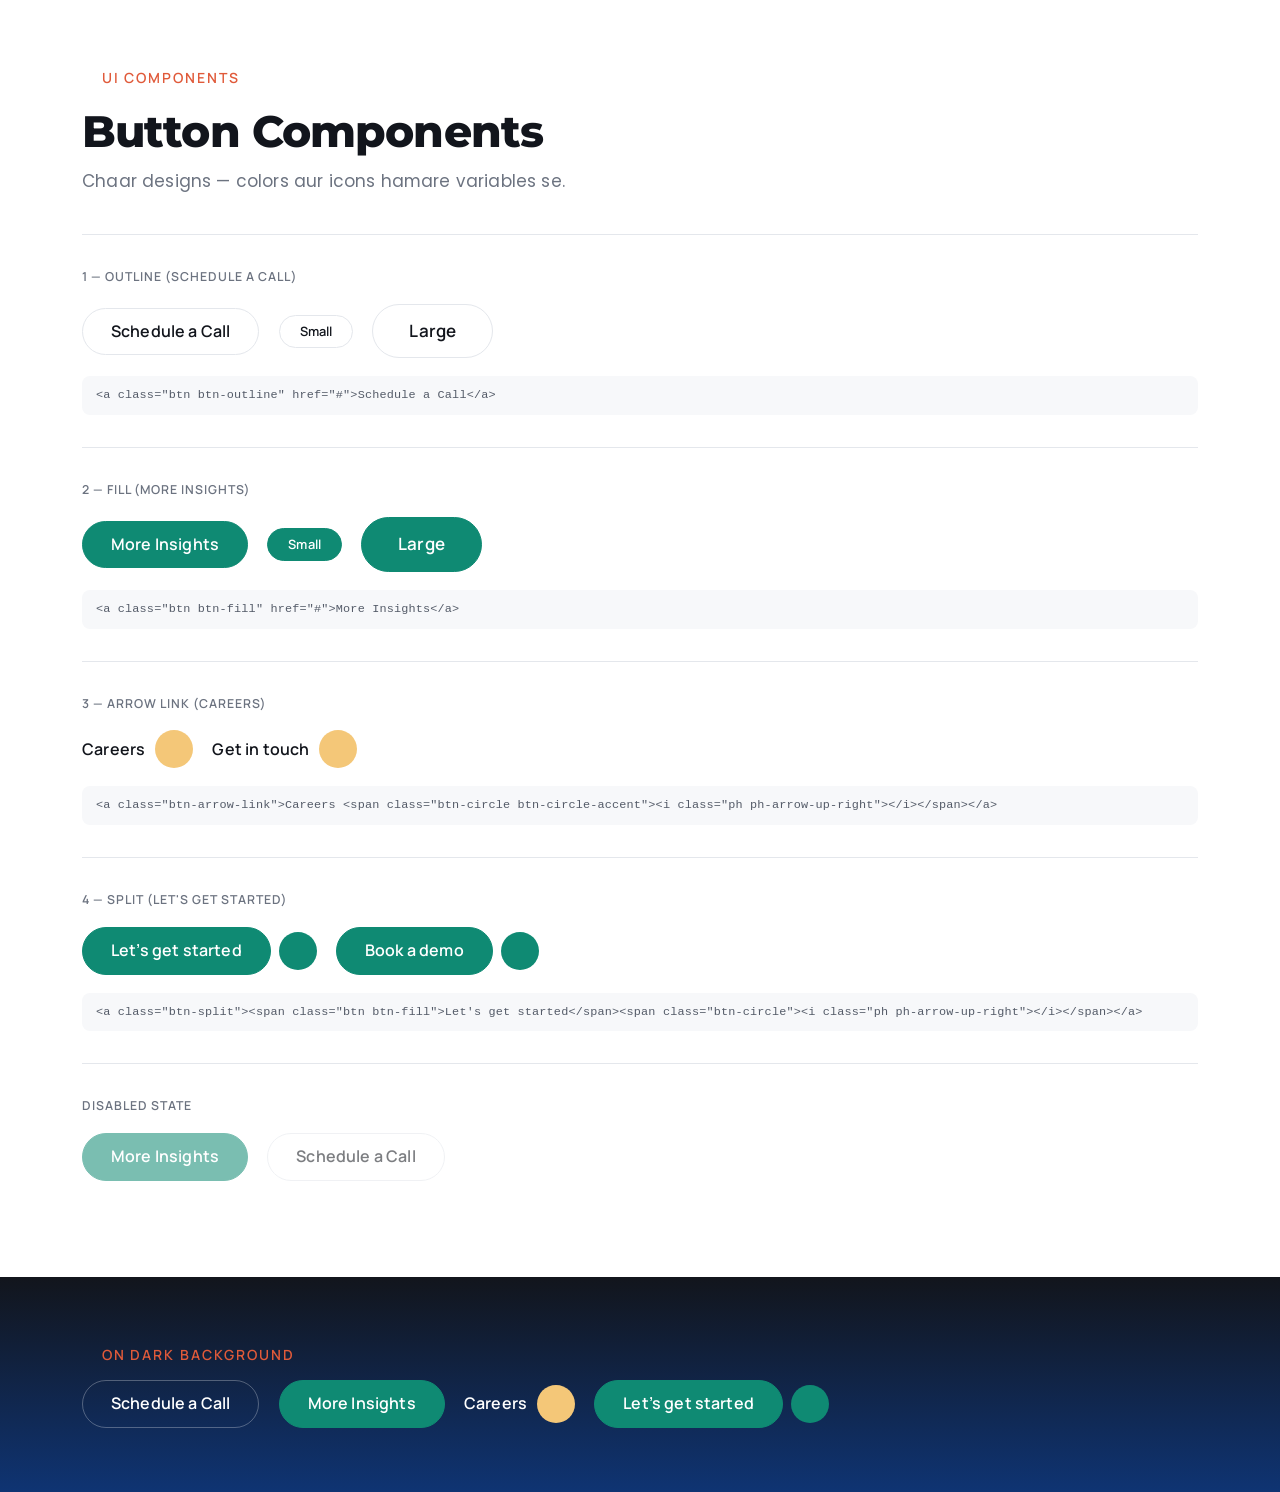
==== assets/pages/button-components/index.html @ 958cb07f "Add reusable button components (4 designs, variable-driven) - assets/css/components.css: outline, fi" ====
<!DOCTYPE html>
<html lang="en">
<head>
<meta charset="UTF-8">
<meta name="viewport" content="width=device-width, initial-scale=1.0">
<title>Alify — Button Components</title>
<link rel="stylesheet" href="../../bootstrap/dist/css/bootstrap.min.css">
<link rel="stylesheet" href="../../css/style.css">
<link rel="stylesheet" href="css/button-components.css">
</head>
<body data-page="button-components">

<section class="bc-section">
  <div class="container">

    <p class="eyebrow"><i class="ph ph-triangle"></i> UI Components</p>
    <h1 class="bc-title">Button Components</h1>
    <p class="bc-sub">Chaar designs — colors aur icons hamare variables se.</p>

    <!-- 1 -->
    <div class="bc-block">
      <span class="bc-label">1 — Outline (Schedule a Call)</span>
      <div class="bc-row">
        <a class="alify-btn btn btn-outline" href="#">Schedule a Call</a>
        <a class="alify-btn btn btn-outline btn-sm" href="#">Small</a>
        <a class="alify-btn btn btn-outline btn-lg" href="#">Large</a>
      </div>
      <code class="bc-code">&lt;a class="btn btn-outline" href="#"&gt;Schedule a Call&lt;/a&gt;</code>
    </div>

    <!-- 2 -->
    <div class="bc-block">
      <span class="bc-label">2 — Fill (More Insights)</span>
      <div class="bc-row">
        <a class="alify-btn btn btn-fill" href="#">More Insights</a>
        <a class="alify-btn btn btn-fill btn-sm" href="#">Small</a>
        <a class="alify-btn btn btn-fill btn-lg" href="#">Large</a>
      </div>
      <code class="bc-code">&lt;a class="btn btn-fill" href="#"&gt;More Insights&lt;/a&gt;</code>
    </div>

    <!-- 3 -->
    <div class="bc-block">
      <span class="bc-label">3 — Arrow Link (Careers)</span>
      <div class="bc-row">
        <a class="alify-btn btn-arrow-link" href="#">
          <span class="alify-btn__label">Careers</span>
          <span class="btn-circle btn-circle-accent" aria-hidden="true"><i class="ph ph-arrow-up-right"></i></span>
        </a>
        <a class="alify-btn btn-arrow-link" href="#">
          <span class="alify-btn__label">Get in touch</span>
          <span class="btn-circle btn-circle-accent" aria-hidden="true"><i class="ph ph-arrow-right"></i></span>
        </a>
      </div>
      <code class="bc-code">&lt;a class="btn-arrow-link"&gt;Careers &lt;span class="btn-circle btn-circle-accent"&gt;&lt;i class="ph ph-arrow-up-right"&gt;&lt;/i&gt;&lt;/span&gt;&lt;/a&gt;</code>
    </div>

    <!-- 4 -->
    <div class="bc-block">
      <span class="bc-label">4 — Split (Let's get started)</span>
      <div class="bc-row">
        <a class="alify-btn btn-split" href="#">
          <span class="btn btn-fill">Let&rsquo;s get started</span>
          <span class="btn-circle" aria-hidden="true"><i class="ph ph-arrow-up-right"></i></span>
        </a>
        <a class="alify-btn btn-split" href="#">
          <span class="btn btn-fill">Book a demo</span>
          <span class="btn-circle" aria-hidden="true"><i class="ph ph-arrow-up-right"></i></span>
        </a>
      </div>
      <code class="bc-code">&lt;a class="btn-split"&gt;&lt;span class="btn btn-fill"&gt;Let's get started&lt;/span&gt;&lt;span class="btn-circle"&gt;&lt;i class="ph ph-arrow-up-right"&gt;&lt;/i&gt;&lt;/span&gt;&lt;/a&gt;</code>
    </div>

    <!-- Disabled -->
    <div class="bc-block">
      <span class="bc-label">Disabled state</span>
      <div class="bc-row">
        <span class="alify-btn btn btn-fill is-disabled" aria-disabled="true">More Insights</span>
        <span class="alify-btn btn btn-outline" aria-disabled="true" role="button" tabindex="0">Schedule a Call</span>
      </div>
    </div>

  </div>
</section>

<!-- DARK SECTION -->
<section class="bc-section bc-dark">
  <div class="container btns-on-dark">
    <p class="eyebrow"><i class="ph ph-triangle"></i> On Dark Background</p>
    <div class="bc-row">
      <a class="alify-btn btn btn-outline" href="#">Schedule a Call</a>
      <a class="alify-btn btn btn-fill" href="#">More Insights</a>
      <a class="alify-btn btn-arrow-link" href="#">
        <span class="alify-btn__label">Careers</span>
        <span class="btn-circle btn-circle-accent" aria-hidden="true"><i class="ph ph-arrow-up-right"></i></span>
      </a>
      <a class="alify-btn btn-split" href="#">
        <span class="btn btn-fill">Let&rsquo;s get started</span>
        <span class="btn-circle" aria-hidden="true"><i class="ph ph-arrow-up-right"></i></span>
      </a>
    </div>
  </div>
</section>

<script src="../../bootstrap/dist/js/bootstrap.bundle.min.js"></script>
<script src="../../js/main.js"></script>
<script src="js/button-components.js"></script>
</body>
</html>
---- assets/css/style.css ----
/* ============================================================
   style.css — MAIN stylesheet (sab se pehle yahi link karein)
   ------------------------------------------------------------
   IMPORT ORDER:
     1) variables.css  — colors, gradients, fonts, tokens
     2) fonts.css      — @font-face (Manrope, Montserrat, Poppins)
     3) icons.css      — Phosphor thin icon classes (.ph-*)
     4) utility.css    — saari utility CSS
   ------------------------------------------------------------
   YAAD RAKHNE WALI BAATEIN (rules):
   1. Heading  -> Montserrat
      Eyebrow  -> Manrope
      Accent   -> Manrope
      Paragraph-> Poppins
   2. Saray fonts clamp() se screen k hisaab se responsive hain
      (size variables.css main --fs-* mein hain).
   3. Bootstrap SIRF grid/layout ke liye:
      <section>  (ye HTML TAG hai — bootstrap class NAHI)
        > .container | .container-fluid
          > .row
            > .col / .col-md-6 / ... (sirf col classes)
      (Bootstrap ki full CSS assets/bootstrap/ se load hoti hai;
       components buttons/modal waghera use nahi karne.)
   4. Eyebrow ka start:
      <i class="ph ph-triangle"></i>  — ye icon continue rotate hota hai
   5. Har page ki apni CSS/JS alag folder mein:
      assets/pages/<page-name>/css/<page-name>.css
      assets/pages/<page-name>/js/<page-name>.js
      (HTML mein style.css/phir us page ki CSS last mein link karein)
   6. Bootstrap se conflict na ho: bootstrap.min.css PEHLE,
      yeh file uske BAAD link karein.
   ============================================================ */

@import url("variables.css");
@import url("fonts.css");
@import url("icons.css");
@import url("utility.css");
@import url("components.css");

/* ===== BASE ===== */
*,
*::before,
*::after {
  box-sizing: border-box;
}

html {
  scroll-behavior: smooth;
  -webkit-text-size-adjust: 100%;
}

body {
  margin: 0;
  font-family: var(--font-body);          /* Paragraphs -> Poppins */
  font-size: var(--fs-body);
  font-weight: var(--fw-regular);
  line-height: var(--lh-body);
  letter-spacing: var(--ls-body);
  color: var(--color-body);
  background-color: var(--color-white);
  -webkit-font-smoothing: antialiased;
  -moz-osx-font-smoothing: grayscale;
  text-rendering: optimizeLegibility;
}

img,
svg,
video {
  max-width: 100%;
  height: auto;
  vertical-align: middle;
}

a {
  color: var(--color-primary);
  text-decoration: none;
  transition: color var(--transition);
}

a:hover {
  color: var(--color-accent);
}

ul,
ol {
  margin: 0;
  padding: 0;
}

button {
  font-family: inherit;
  cursor: pointer;
}

::selection {
  background-color: var(--color-primary);
  color: var(--color-white);
}

/* ===== TYPOGRAPHY ===== */

/* Headings -> Montserrat */
h1, h2, h3, h4, h5, h6,
.h1, .h2, .h3, .h4, .h5, .h6 {
  font-family: var(--font-heading);
  font-weight: var(--fw-bold);
  line-height: var(--lh-heading);
  letter-spacing: var(--ls-tight);
  color: var(--color-heading);
  margin-top: 0;
  margin-bottom: 0.6em;
  text-wrap: balance;
}

h1, .h1 { font-size: var(--fs-h1); font-weight: var(--fw-extrabold); }
h2, .h2 { font-size: var(--fs-h2); font-weight: var(--fw-extrabold); }
h3, .h3 { font-size: var(--fs-h3); font-weight: var(--fw-bold); }
h4, .h4 { font-size: var(--fs-h4); font-weight: var(--fw-bold); }
h5, .h5 { font-size: var(--fs-h5); font-weight: var(--fw-semibold); }
h6, .h6 { font-size: var(--fs-h6); font-weight: var(--fw-semibold); }

.display-1 { font-size: var(--fs-display); font-weight: var(--fw-extrabold); line-height: var(--lh-tight); }

/* Paragraphs -> Poppins */
p {
  margin-top: 0;
  margin-bottom: 1em;
}

p:last-child {
  margin-bottom: 0;
}

.lead {
  font-size: var(--fs-lg);
  line-height: 1.65;
  color: var(--color-muted);
}

/* Small text */
small,
.text-small {
  font-size: var(--fs-sm);
}

/* ===== EYEBROW (Manrope + rotating triangle icon) =====
   HTML:
   <span class="eyebrow"><i class="ph ph-triangle"></i> Section Title</span>
*/
.eyebrow {
  display: inline-flex;
  align-items: center;
  gap: 0.55em;
  font-family: var(--font-eyebrow);       /* Eyebrow -> Manrope */
  font-size: var(--fs-eyebrow);
  font-weight: var(--fw-semibold);
  line-height: var(--lh-eyebrow);
  letter-spacing: var(--ls-eyebrow);
  text-transform: uppercase;
  color: var(--color-accent);
  margin-bottom: var(--space-4);
}

/* Triangle icon: start mein hoga aur continuously rotate karega */
.eyebrow .ph-triangle,
.eyebrow > i.ph:first-child {
  width: 0.85em;
  height: 0.85em;
  animation: eyebrow-spin 4s linear infinite;
  transform-origin: center;
}

@keyframes eyebrow-spin {
  from { transform: rotate(0deg); }
  to   { transform: rotate(360deg); }
}

/* Dark section par eyebrow variants */
.eyebrow-light { color: var(--color-amber-light); }
.eyebrow-white { color: var(--color-white); }

/* ===== ACCENT TEXT (Manrope) ===== */
.accent,
.accent-text {
  font-family: var(--font-accent);       /* Accent -> Manrope */
  font-weight: var(--fw-semibold);
  color: var(--color-accent);
}

/* ===== SECTION + BOOTSTRAP GRID PATTERN =====
   Hum sirf ye 3 cheezein use karenge:

   <section class="py-5">                     <- HTML tag (bootstrap class nahi)
     <div class="container">                  <- ya container-fluid
       <div class="row">
         <div class="col-12 col-md-6">...</div>
         <div class="col-12 col-md-6">...</div>
       </div>
     </div>
   </section>
*/
section {
  position: relative;
}

/* Agar chaho to section ko default spacing do (optional) */
.section {
  padding-block: var(--section-y);
}

/* ===== SCROLLBAR (subtle) ===== */
::-webkit-scrollbar {
  width: 10px;
  height: 10px;
}

::-webkit-scrollbar-track {
  background: var(--color-secondary);
}

::-webkit-scrollbar-thumb {
  background: var(--color-gray-400);
  border-radius: var(--radius-pill);
}

::-webkit-scrollbar-thumb:hover {
  background: var(--color-gray-500);
}

/* ===== REDUCED MOTION (a11y) ===== */
@media (prefers-reduced-motion: reduce) {
  html {
    scroll-behavior: auto;
  }

  .eyebrow .ph-triangle,
  .eyebrow > i.ph:first-child {
    animation: none;
  }

  *,
  *::before,
  *::after {
    animation-duration: 0.01ms !important;
    transition-duration: 0.01ms !important;
  }
}

/* ============================================================
   PAGE-SPECIFIC CSS YAHAN NAHI —
   assets/pages/<page-name>/css/<page-name>.css mein likhein
   aur style.css ke BAAD HTML mein link karein.
   ============================================================ */
---- assets/pages/button-components/css/button-components.css ----
/* ============================================================
   button-components.css — sirf demo/preview page ke liye
   (Buttons khud assets/css/components.css mein hain)
   ============================================================ */

.bc-section {
  padding: clamp(2rem, 5vw, 4rem) 0;
  background-color: var(--color-white);
}

.bc-dark {
  background: var(--o-night);
  color: var(--color-white);
}

.bc-title {
  font-size: clamp(1.75rem, 1.2rem + 2vw, 2.75rem);
  color: var(--color-heading);
  margin-bottom: 0.5rem;
}

.bc-dark .bc-title {
  color: var(--color-white);
}

.bc-sub {
  font-family: var(--font-body);
  color: var(--color-muted);
  margin-bottom: clamp(1.5rem, 3vw, 2.5rem);
}

.bc-dark .bc-sub {
  color: rgba(255, 255, 255, 0.7);
}

.bc-block {
  padding: clamp(1.25rem, 2.5vw, 2rem) 0;
  border-top: 1px solid var(--color-border);
}

.bc-dark .bc-block {
  border-top-color: rgba(255, 255, 255, 0.14);
}

.bc-label {
  display: block;
  font-family: var(--font-eyebrow);
  font-size: var(--fs-badge);
  font-weight: var(--fw-semibold);
  letter-spacing: 0.08em;
  text-transform: uppercase;
  color: var(--color-muted);
  margin-bottom: 1rem;
}

.bc-dark .bc-label {
  color: rgba(255, 255, 255, 0.55);
}

.bc-row {
  display: flex;
  flex-wrap: wrap;
  align-items: center;
  gap: clamp(0.75rem, 1.5vw, 1.25rem);
}

.bc-code {
  display: block;
  margin-top: 1.125rem;
  padding: 0.625rem 0.875rem;
  font-family: var(--font-mono);
  font-size: clamp(0.6875rem, 0.66rem + 0.1vw, 0.75rem);
  line-height: 1.6;
  color: var(--color-gray-600);
  background-color: var(--color-gray-100);
  border-radius: var(--radius-sm);
  overflow-x: auto;
  white-space: nowrap;
}

.bc-dark .bc-code {
  color: rgba(255, 255, 255, 0.75);
  background-color: rgba(255, 255, 255, 0.07);
}
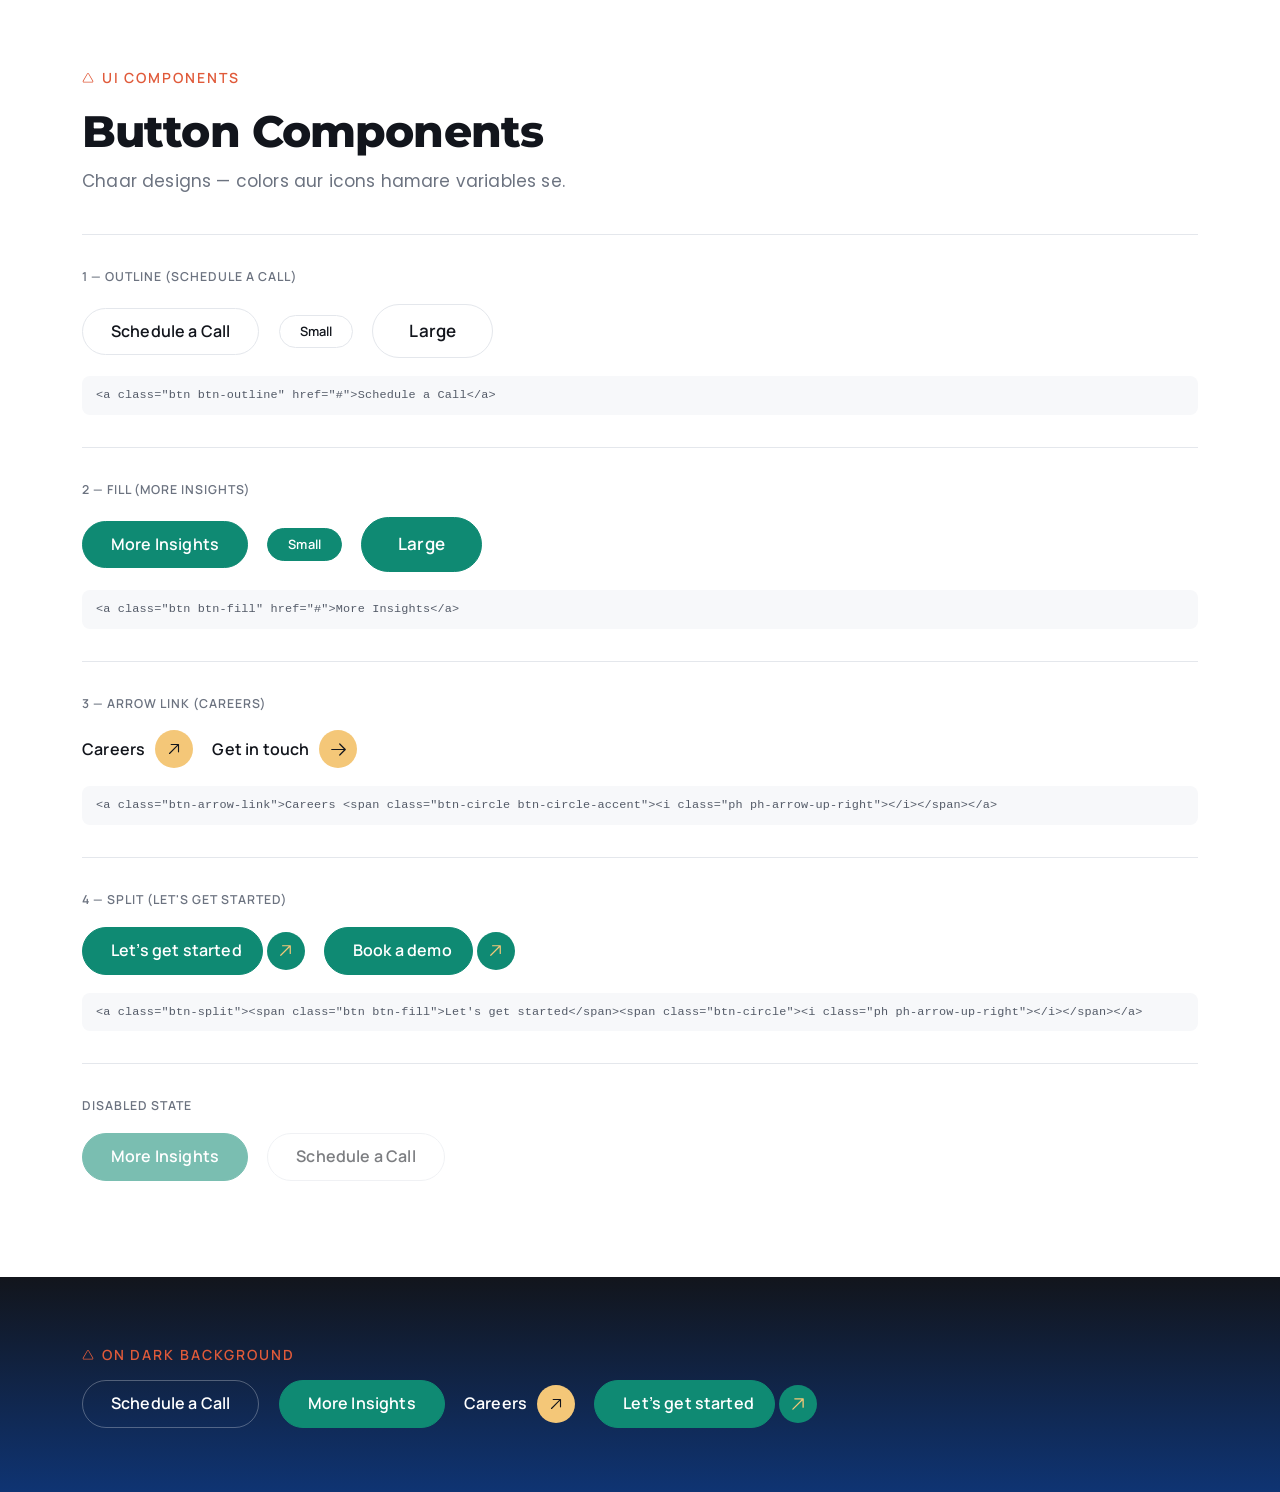
==== commit 311ae407: "Icons regular + page templates/auto pages + split button fix 1) Icons: Phosphor thin -> regular (151" ====
--- a/assets/pages/button-components/index.html
+++ b/assets/pages/button-components/index.html
@@ -61,11 +61,11 @@
       <div class="bc-row">
         <a class="alify-btn btn-split" href="#">
           <span class="btn btn-fill">Let&rsquo;s get started</span>
-          <span class="btn-circle" aria-hidden="true"><i class="ph ph-arrow-up-right"></i></span>
+          <span class="btn-circle" aria-hidden="true"><span class="btn-circle__icons"><i class="ph ph-arrow-up-right"></i><i class="ph ph-arrow-up-right"></i></span></span>
         </a>
         <a class="alify-btn btn-split" href="#">
           <span class="btn btn-fill">Book a demo</span>
-          <span class="btn-circle" aria-hidden="true"><i class="ph ph-arrow-up-right"></i></span>
+          <span class="btn-circle" aria-hidden="true"><span class="btn-circle__icons"><i class="ph ph-arrow-up-right"></i><i class="ph ph-arrow-up-right"></i></span></span>
         </a>
       </div>
       <code class="bc-code">&lt;a class="btn-split"&gt;&lt;span class="btn btn-fill"&gt;Let's get started&lt;/span&gt;&lt;span class="btn-circle"&gt;&lt;i class="ph ph-arrow-up-right"&gt;&lt;/i&gt;&lt;/span&gt;&lt;/a&gt;</code>
@@ -96,7 +96,7 @@
       </a>
       <a class="alify-btn btn-split" href="#">
         <span class="btn btn-fill">Let&rsquo;s get started</span>
-        <span class="btn-circle" aria-hidden="true"><i class="ph ph-arrow-up-right"></i></span>
+        <span class="btn-circle" aria-hidden="true"><span class="btn-circle__icons"><i class="ph ph-arrow-up-right"></i><i class="ph ph-arrow-up-right"></i></span></span>
       </a>
     </div>
   </div>
--- a/assets/css/style.css
+++ b/assets/css/style.css
@@ -4,7 +4,7 @@
    IMPORT ORDER:
      1) variables.css  — colors, gradients, fonts, tokens
      2) fonts.css      — @font-face (Manrope, Montserrat, Poppins)
-     3) icons.css      — Phosphor thin icon classes (.ph-*)
+     3) icons.css      — Phosphor REGULAR icon classes (.ph-*)
      4) utility.css    — saari utility CSS
    ------------------------------------------------------------
    YAAD RAKHNE WALI BAATEIN (rules):
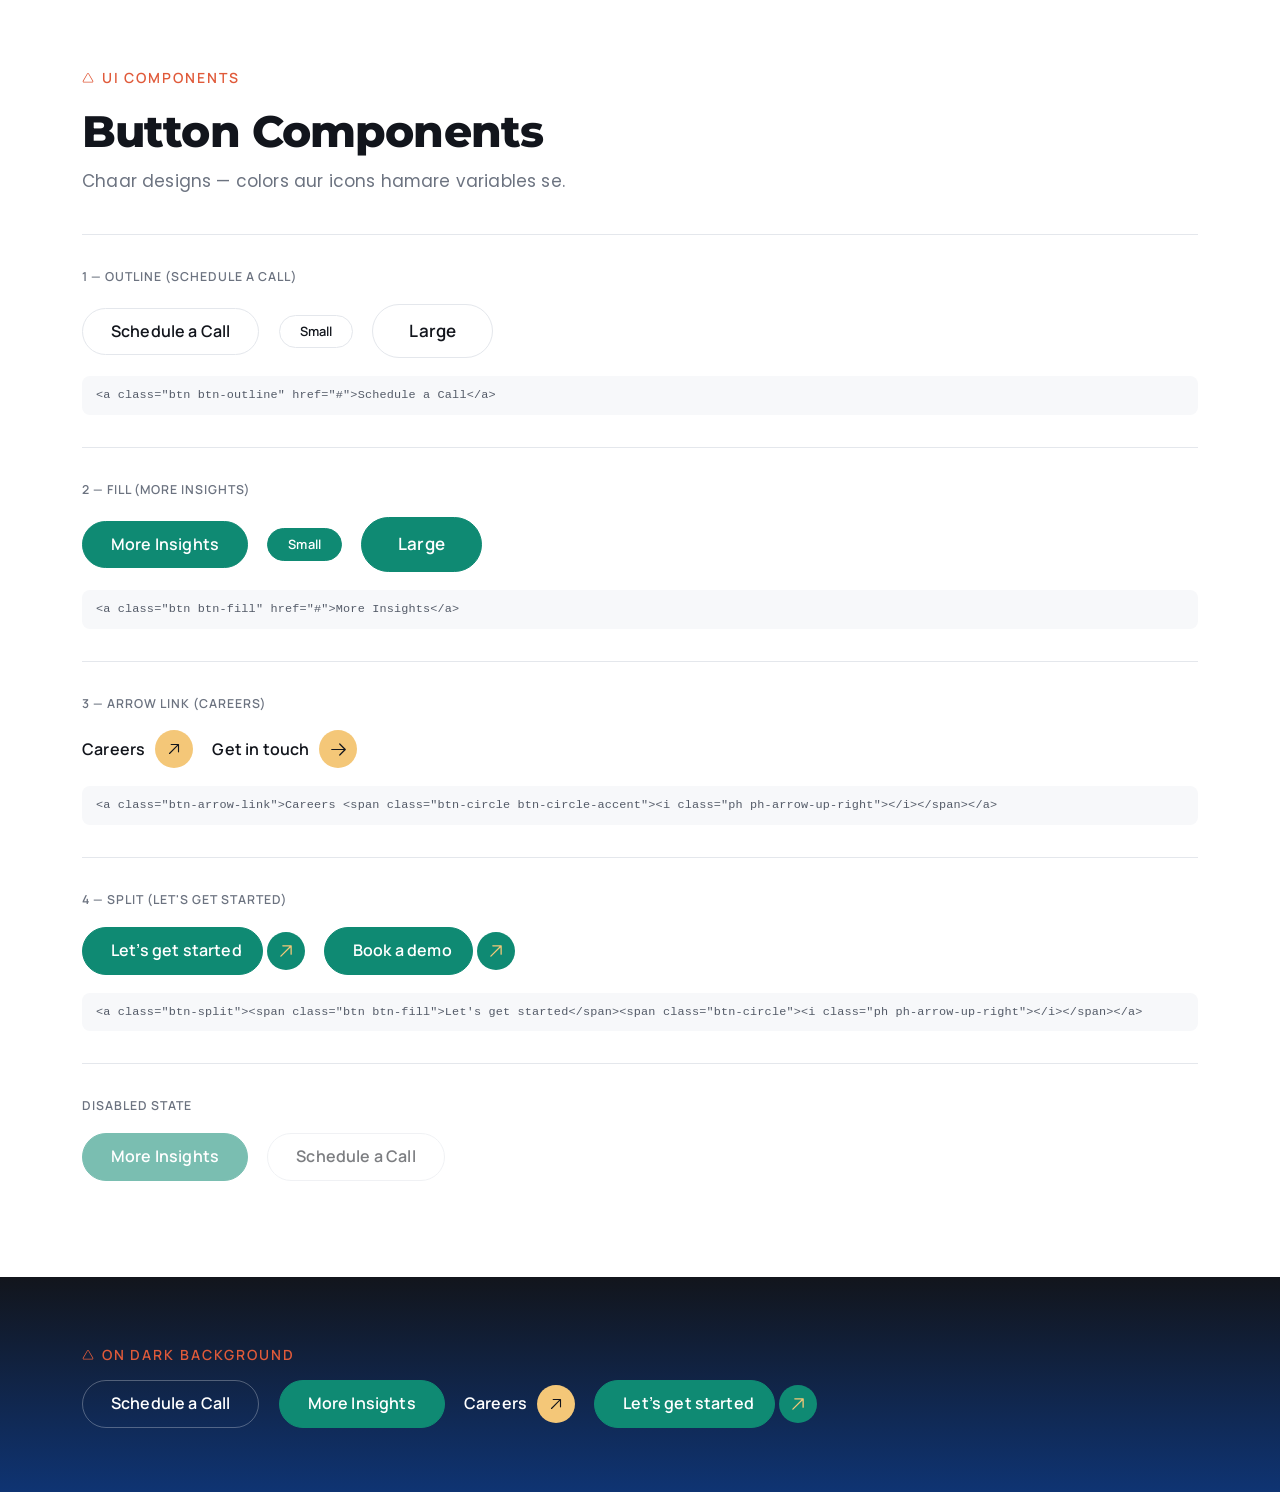
==== commit 05f927a4: "Fix split button icon swap + icons cache - Split button: icons now crossfade (opacity) while sliding" ====
--- a/assets/pages/button-components/index.html
+++ b/assets/pages/button-components/index.html
@@ -5,6 +5,7 @@
 <meta name="viewport" content="width=device-width, initial-scale=1.0">
 <title>Alify — Button Components</title>
 <link rel="stylesheet" href="../../bootstrap/dist/css/bootstrap.min.css">
+<link rel="stylesheet" href="../../css/icons.css?v=1794410140">
 <link rel="stylesheet" href="../../css/style.css">
 <link rel="stylesheet" href="css/button-components.css">
 </head>
--- a/assets/css/icons.css
+++ b/assets/css/icons.css
@@ -0,0 +1,7583 @@
+/* ============================================================
+   icons.css — Phosphor Icons (REGULAR variant) mask classes
+   Auto-generated: har icon ke liye .ph-<name> class
+   Usage : <i class="ph ph-triangle"></i>
+           <i class="ph ph-arrow-right"></i>
+   Base  : .ph -> 1em box, currentColor se paint hota hai
+   Files : assets/icons/regular/<name>.svg
+   ============================================================ */
+
+.ph {
+  display: inline-block;
+  width: 1em;
+  height: 1em;
+  background-color: currentColor;
+  -webkit-mask-repeat: no-repeat;
+          mask-repeat: no-repeat;
+  -webkit-mask-position: center;
+          mask-position: center;
+  -webkit-mask-size: contain;
+          mask-size: contain;
+  vertical-align: -0.125em;
+  flex-shrink: 0;
+}
+
+.ph.ph-acorn {
+  -webkit-mask-image: url('../icons/regular/acorn.svg');
+          mask-image: url('../icons/regular/acorn.svg');
+}
+
+.ph.ph-address-book {
+  -webkit-mask-image: url('../icons/regular/address-book.svg');
+          mask-image: url('../icons/regular/address-book.svg');
+}
+
+.ph.ph-address-book-tabs {
+  -webkit-mask-image: url('../icons/regular/address-book-tabs.svg');
+          mask-image: url('../icons/regular/address-book-tabs.svg');
+}
+
+.ph.ph-air-traffic-control {
+  -webkit-mask-image: url('../icons/regular/air-traffic-control.svg');
+          mask-image: url('../icons/regular/air-traffic-control.svg');
+}
+
+.ph.ph-airplane {
+  -webkit-mask-image: url('../icons/regular/airplane.svg');
+          mask-image: url('../icons/regular/airplane.svg');
+}
+
+.ph.ph-airplane-in-flight {
+  -webkit-mask-image: url('../icons/regular/airplane-in-flight.svg');
+          mask-image: url('../icons/regular/airplane-in-flight.svg');
+}
+
+.ph.ph-airplane-landing {
+  -webkit-mask-image: url('../icons/regular/airplane-landing.svg');
+          mask-image: url('../icons/regular/airplane-landing.svg');
+}
+
+.ph.ph-airplane-takeoff {
+  -webkit-mask-image: url('../icons/regular/airplane-takeoff.svg');
+          mask-image: url('../icons/regular/airplane-takeoff.svg');
+}
+
+.ph.ph-airplane-taxiing {
+  -webkit-mask-image: url('../icons/regular/airplane-taxiing.svg');
+          mask-image: url('../icons/regular/airplane-taxiing.svg');
+}
+
+.ph.ph-airplane-tilt {
+  -webkit-mask-image: url('../icons/regular/airplane-tilt.svg');
+          mask-image: url('../icons/regular/airplane-tilt.svg');
+}
+
+.ph.ph-airplay {
+  -webkit-mask-image: url('../icons/regular/airplay.svg');
+          mask-image: url('../icons/regular/airplay.svg');
+}
+
+.ph.ph-alarm {
+  -webkit-mask-image: url('../icons/regular/alarm.svg');
+          mask-image: url('../icons/regular/alarm.svg');
+}
+
+.ph.ph-alien {
+  -webkit-mask-image: url('../icons/regular/alien.svg');
+          mask-image: url('../icons/regular/alien.svg');
+}
+
+.ph.ph-align-bottom {
+  -webkit-mask-image: url('../icons/regular/align-bottom.svg');
+          mask-image: url('../icons/regular/align-bottom.svg');
+}
+
+.ph.ph-align-bottom-simple {
+  -webkit-mask-image: url('../icons/regular/align-bottom-simple.svg');
+          mask-image: url('../icons/regular/align-bottom-simple.svg');
+}
+
+.ph.ph-align-center-horizontal {
+  -webkit-mask-image: url('../icons/regular/align-center-horizontal.svg');
+          mask-image: url('../icons/regular/align-center-horizontal.svg');
+}
+
+.ph.ph-align-center-horizontal-simple {
+  -webkit-mask-image: url('../icons/regular/align-center-horizontal-simple.svg');
+          mask-image: url('../icons/regular/align-center-horizontal-simple.svg');
+}
+
+.ph.ph-align-center-vertical {
+  -webkit-mask-image: url('../icons/regular/align-center-vertical.svg');
+          mask-image: url('../icons/regular/align-center-vertical.svg');
+}
+
+.ph.ph-align-center-vertical-simple {
+  -webkit-mask-image: url('../icons/regular/align-center-vertical-simple.svg');
+          mask-image: url('../icons/regular/align-center-vertical-simple.svg');
+}
+
+.ph.ph-align-left {
+  -webkit-mask-image: url('../icons/regular/align-left.svg');
+          mask-image: url('../icons/regular/align-left.svg');
+}
+
+.ph.ph-align-left-simple {
+  -webkit-mask-image: url('../icons/regular/align-left-simple.svg');
+          mask-image: url('../icons/regular/align-left-simple.svg');
+}
+
+.ph.ph-align-right {
+  -webkit-mask-image: url('../icons/regular/align-right.svg');
+          mask-image: url('../icons/regular/align-right.svg');
+}
+
+.ph.ph-align-right-simple {
+  -webkit-mask-image: url('../icons/regular/align-right-simple.svg');
+          mask-image: url('../icons/regular/align-right-simple.svg');
+}
+
+.ph.ph-align-top {
+  -webkit-mask-image: url('../icons/regular/align-top.svg');
+          mask-image: url('../icons/regular/align-top.svg');
+}
+
+.ph.ph-align-top-simple {
+  -webkit-mask-image: url('../icons/regular/align-top-simple.svg');
+          mask-image: url('../icons/regular/align-top-simple.svg');
+}
+
+.ph.ph-amazon-logo {
+  -webkit-mask-image: url('../icons/regular/amazon-logo.svg');
+          mask-image: url('../icons/regular/amazon-logo.svg');
+}
+
+.ph.ph-ambulance {
+  -webkit-mask-image: url('../icons/regular/ambulance.svg');
+          mask-image: url('../icons/regular/ambulance.svg');
+}
+
+.ph.ph-anchor {
+  -webkit-mask-image: url('../icons/regular/anchor.svg');
+          mask-image: url('../icons/regular/anchor.svg');
+}
+
+.ph.ph-anchor-simple {
+  -webkit-mask-image: url('../icons/regular/anchor-simple.svg');
+          mask-image: url('../icons/regular/anchor-simple.svg');
+}
+
+.ph.ph-android-logo {
+  -webkit-mask-image: url('../icons/regular/android-logo.svg');
+          mask-image: url('../icons/regular/android-logo.svg');
+}
+
+.ph.ph-angle {
+  -webkit-mask-image: url('../icons/regular/angle.svg');
+          mask-image: url('../icons/regular/angle.svg');
+}
+
+.ph.ph-angular-logo {
+  -webkit-mask-image: url('../icons/regular/angular-logo.svg');
+          mask-image: url('../icons/regular/angular-logo.svg');
+}
+
+.ph.ph-aperture {
+  -webkit-mask-image: url('../icons/regular/aperture.svg');
+          mask-image: url('../icons/regular/aperture.svg');
+}
+
+.ph.ph-app-store-logo {
+  -webkit-mask-image: url('../icons/regular/app-store-logo.svg');
+          mask-image: url('../icons/regular/app-store-logo.svg');
+}
+
+.ph.ph-app-window {
+  -webkit-mask-image: url('../icons/regular/app-window.svg');
+          mask-image: url('../icons/regular/app-window.svg');
+}
+
+.ph.ph-apple-logo {
+  -webkit-mask-image: url('../icons/regular/apple-logo.svg');
+          mask-image: url('../icons/regular/apple-logo.svg');
+}
+
+.ph.ph-apple-podcasts-logo {
+  -webkit-mask-image: url('../icons/regular/apple-podcasts-logo.svg');
+          mask-image: url('../icons/regular/apple-podcasts-logo.svg');
+}
+
+.ph.ph-approximate-equals {
+  -webkit-mask-image: url('../icons/regular/approximate-equals.svg');
+          mask-image: url('../icons/regular/approximate-equals.svg');
+}
+
+.ph.ph-archive {
+  -webkit-mask-image: url('../icons/regular/archive.svg');
+          mask-image: url('../icons/regular/archive.svg');
+}
+
+.ph.ph-armchair {
+  -webkit-mask-image: url('../icons/regular/armchair.svg');
+          mask-image: url('../icons/regular/armchair.svg');
+}
+
+.ph.ph-arrow-arc-left {
+  -webkit-mask-image: url('../icons/regular/arrow-arc-left.svg');
+          mask-image: url('../icons/regular/arrow-arc-left.svg');
+}
+
+.ph.ph-arrow-arc-right {
+  -webkit-mask-image: url('../icons/regular/arrow-arc-right.svg');
+          mask-image: url('../icons/regular/arrow-arc-right.svg');
+}
+
+.ph.ph-arrow-bend-double-up-left {
+  -webkit-mask-image: url('../icons/regular/arrow-bend-double-up-left.svg');
+          mask-image: url('../icons/regular/arrow-bend-double-up-left.svg');
+}
+
+.ph.ph-arrow-bend-double-up-right {
+  -webkit-mask-image: url('../icons/regular/arrow-bend-double-up-right.svg');
+          mask-image: url('../icons/regular/arrow-bend-double-up-right.svg');
+}
+
+.ph.ph-arrow-bend-down-left {
+  -webkit-mask-image: url('../icons/regular/arrow-bend-down-left.svg');
+          mask-image: url('../icons/regular/arrow-bend-down-left.svg');
+}
+
+.ph.ph-arrow-bend-down-right {
+  -webkit-mask-image: url('../icons/regular/arrow-bend-down-right.svg');
+          mask-image: url('../icons/regular/arrow-bend-down-right.svg');
+}
+
+.ph.ph-arrow-bend-left-down {
+  -webkit-mask-image: url('../icons/regular/arrow-bend-left-down.svg');
+          mask-image: url('../icons/regular/arrow-bend-left-down.svg');
+}
+
+.ph.ph-arrow-bend-left-up {
+  -webkit-mask-image: url('../icons/regular/arrow-bend-left-up.svg');
+          mask-image: url('../icons/regular/arrow-bend-left-up.svg');
+}
+
+.ph.ph-arrow-bend-right-down {
+  -webkit-mask-image: url('../icons/regular/arrow-bend-right-down.svg');
+          mask-image: url('../icons/regular/arrow-bend-right-down.svg');
+}
+
+.ph.ph-arrow-bend-right-up {
+  -webkit-mask-image: url('../icons/regular/arrow-bend-right-up.svg');
+          mask-image: url('../icons/regular/arrow-bend-right-up.svg');
+}
+
+.ph.ph-arrow-bend-up-left {
+  -webkit-mask-image: url('../icons/regular/arrow-bend-up-left.svg');
+          mask-image: url('../icons/regular/arrow-bend-up-left.svg');
+}
+
+.ph.ph-arrow-bend-up-right {
+  -webkit-mask-image: url('../icons/regular/arrow-bend-up-right.svg');
+          mask-image: url('../icons/regular/arrow-bend-up-right.svg');
+}
+
+.ph.ph-arrow-circle-down {
+  -webkit-mask-image: url('../icons/regular/arrow-circle-down.svg');
+          mask-image: url('../icons/regular/arrow-circle-down.svg');
+}
+
+.ph.ph-arrow-circle-down-left {
+  -webkit-mask-image: url('../icons/regular/arrow-circle-down-left.svg');
+          mask-image: url('../icons/regular/arrow-circle-down-left.svg');
+}
+
+.ph.ph-arrow-circle-down-right {
+  -webkit-mask-image: url('../icons/regular/arrow-circle-down-right.svg');
+          mask-image: url('../icons/regular/arrow-circle-down-right.svg');
+}
+
+.ph.ph-arrow-circle-left {
+  -webkit-mask-image: url('../icons/regular/arrow-circle-left.svg');
+          mask-image: url('../icons/regular/arrow-circle-left.svg');
+}
+
+.ph.ph-arrow-circle-right {
+  -webkit-mask-image: url('../icons/regular/arrow-circle-right.svg');
+          mask-image: url('../icons/regular/arrow-circle-right.svg');
+}
+
+.ph.ph-arrow-circle-up {
+  -webkit-mask-image: url('../icons/regular/arrow-circle-up.svg');
+          mask-image: url('../icons/regular/arrow-circle-up.svg');
+}
+
+.ph.ph-arrow-circle-up-left {
+  -webkit-mask-image: url('../icons/regular/arrow-circle-up-left.svg');
+          mask-image: url('../icons/regular/arrow-circle-up-left.svg');
+}
+
+.ph.ph-arrow-circle-up-right {
+  -webkit-mask-image: url('../icons/regular/arrow-circle-up-right.svg');
+          mask-image: url('../icons/regular/arrow-circle-up-right.svg');
+}
+
+.ph.ph-arrow-clockwise {
+  -webkit-mask-image: url('../icons/regular/arrow-clockwise.svg');
+          mask-image: url('../icons/regular/arrow-clockwise.svg');
+}
+
+.ph.ph-arrow-counter-clockwise {
+  -webkit-mask-image: url('../icons/regular/arrow-counter-clockwise.svg');
+          mask-image: url('../icons/regular/arrow-counter-clockwise.svg');
+}
+
+.ph.ph-arrow-down {
+  -webkit-mask-image: url('../icons/regular/arrow-down.svg');
+          mask-image: url('../icons/regular/arrow-down.svg');
+}
+
+.ph.ph-arrow-down-left {
+  -webkit-mask-image: url('../icons/regular/arrow-down-left.svg');
+          mask-image: url('../icons/regular/arrow-down-left.svg');
+}
+
+.ph.ph-arrow-down-right {
+  -webkit-mask-image: url('../icons/regular/arrow-down-right.svg');
+          mask-image: url('../icons/regular/arrow-down-right.svg');
+}
+
+.ph.ph-arrow-elbow-down-left {
+  -webkit-mask-image: url('../icons/regular/arrow-elbow-down-left.svg');
+          mask-image: url('../icons/regular/arrow-elbow-down-left.svg');
+}
+
+.ph.ph-arrow-elbow-down-right {
+  -webkit-mask-image: url('../icons/regular/arrow-elbow-down-right.svg');
+          mask-image: url('../icons/regular/arrow-elbow-down-right.svg');
+}
+
+.ph.ph-arrow-elbow-left {
+  -webkit-mask-image: url('../icons/regular/arrow-elbow-left.svg');
+          mask-image: url('../icons/regular/arrow-elbow-left.svg');
+}
+
+.ph.ph-arrow-elbow-left-down {
+  -webkit-mask-image: url('../icons/regular/arrow-elbow-left-down.svg');
+          mask-image: url('../icons/regular/arrow-elbow-left-down.svg');
+}
+
+.ph.ph-arrow-elbow-left-up {
+  -webkit-mask-image: url('../icons/regular/arrow-elbow-left-up.svg');
+          mask-image: url('../icons/regular/arrow-elbow-left-up.svg');
+}
+
+.ph.ph-arrow-elbow-right {
+  -webkit-mask-image: url('../icons/regular/arrow-elbow-right.svg');
+          mask-image: url('../icons/regular/arrow-elbow-right.svg');
+}
+
+.ph.ph-arrow-elbow-right-down {
+  -webkit-mask-image: url('../icons/regular/arrow-elbow-right-down.svg');
+          mask-image: url('../icons/regular/arrow-elbow-right-down.svg');
+}
+
+.ph.ph-arrow-elbow-right-up {
+  -webkit-mask-image: url('../icons/regular/arrow-elbow-right-up.svg');
+          mask-image: url('../icons/regular/arrow-elbow-right-up.svg');
+}
+
+.ph.ph-arrow-elbow-up-left {
+  -webkit-mask-image: url('../icons/regular/arrow-elbow-up-left.svg');
+          mask-image: url('../icons/regular/arrow-elbow-up-left.svg');
+}
+
+.ph.ph-arrow-elbow-up-right {
+  -webkit-mask-image: url('../icons/regular/arrow-elbow-up-right.svg');
+          mask-image: url('../icons/regular/arrow-elbow-up-right.svg');
+}
+
+.ph.ph-arrow-fat-down {
+  -webkit-mask-image: url('../icons/regular/arrow-fat-down.svg');
+          mask-image: url('../icons/regular/arrow-fat-down.svg');
+}
+
+.ph.ph-arrow-fat-left {
+  -webkit-mask-image: url('../icons/regular/arrow-fat-left.svg');
+          mask-image: url('../icons/regular/arrow-fat-left.svg');
+}
+
+.ph.ph-arrow-fat-line-down {
+  -webkit-mask-image: url('../icons/regular/arrow-fat-line-down.svg');
+          mask-image: url('../icons/regular/arrow-fat-line-down.svg');
+}
+
+.ph.ph-arrow-fat-line-left {
+  -webkit-mask-image: url('../icons/regular/arrow-fat-line-left.svg');
+          mask-image: url('../icons/regular/arrow-fat-line-left.svg');
+}
+
+.ph.ph-arrow-fat-line-right {
+  -webkit-mask-image: url('../icons/regular/arrow-fat-line-right.svg');
+          mask-image: url('../icons/regular/arrow-fat-line-right.svg');
+}
+
+.ph.ph-arrow-fat-line-up {
+  -webkit-mask-image: url('../icons/regular/arrow-fat-line-up.svg');
+          mask-image: url('../icons/regular/arrow-fat-line-up.svg');
+}
+
+.ph.ph-arrow-fat-lines-down {
+  -webkit-mask-image: url('../icons/regular/arrow-fat-lines-down.svg');
+          mask-image: url('../icons/regular/arrow-fat-lines-down.svg');
+}
+
+.ph.ph-arrow-fat-lines-left {
+  -webkit-mask-image: url('../icons/regular/arrow-fat-lines-left.svg');
+          mask-image: url('../icons/regular/arrow-fat-lines-left.svg');
+}
+
+.ph.ph-arrow-fat-lines-right {
+  -webkit-mask-image: url('../icons/regular/arrow-fat-lines-right.svg');
+          mask-image: url('../icons/regular/arrow-fat-lines-right.svg');
+}
+
+.ph.ph-arrow-fat-lines-up {
+  -webkit-mask-image: url('../icons/regular/arrow-fat-lines-up.svg');
+          mask-image: url('../icons/regular/arrow-fat-lines-up.svg');
+}
+
+.ph.ph-arrow-fat-right {
+  -webkit-mask-image: url('../icons/regular/arrow-fat-right.svg');
+          mask-image: url('../icons/regular/arrow-fat-right.svg');
+}
+
+.ph.ph-arrow-fat-up {
+  -webkit-mask-image: url('../icons/regular/arrow-fat-up.svg');
+          mask-image: url('../icons/regular/arrow-fat-up.svg');
+}
+
+.ph.ph-arrow-left {
+  -webkit-mask-image: url('../icons/regular/arrow-left.svg');
+          mask-image: url('../icons/regular/arrow-left.svg');
+}
+
+.ph.ph-arrow-line-down {
+  -webkit-mask-image: url('../icons/regular/arrow-line-down.svg');
+          mask-image: url('../icons/regular/arrow-line-down.svg');
+}
+
+.ph.ph-arrow-line-down-left {
+  -webkit-mask-image: url('../icons/regular/arrow-line-down-left.svg');
+          mask-image: url('../icons/regular/arrow-line-down-left.svg');
+}
+
+.ph.ph-arrow-line-down-right {
+  -webkit-mask-image: url('../icons/regular/arrow-line-down-right.svg');
+          mask-image: url('../icons/regular/arrow-line-down-right.svg');
+}
+
+.ph.ph-arrow-line-left {
+  -webkit-mask-image: url('../icons/regular/arrow-line-left.svg');
+          mask-image: url('../icons/regular/arrow-line-left.svg');
+}
+
+.ph.ph-arrow-line-right {
+  -webkit-mask-image: url('../icons/regular/arrow-line-right.svg');
+          mask-image: url('../icons/regular/arrow-line-right.svg');
+}
+
+.ph.ph-arrow-line-up {
+  -webkit-mask-image: url('../icons/regular/arrow-line-up.svg');
+          mask-image: url('../icons/regular/arrow-line-up.svg');
+}
+
+.ph.ph-arrow-line-up-left {
+  -webkit-mask-image: url('../icons/regular/arrow-line-up-left.svg');
+          mask-image: url('../icons/regular/arrow-line-up-left.svg');
+}
+
+.ph.ph-arrow-line-up-right {
+  -webkit-mask-image: url('../icons/regular/arrow-line-up-right.svg');
+          mask-image: url('../icons/regular/arrow-line-up-right.svg');
+}
+
+.ph.ph-arrow-right {
+  -webkit-mask-image: url('../icons/regular/arrow-right.svg');
+          mask-image: url('../icons/regular/arrow-right.svg');
+}
+
+.ph.ph-arrow-square-down {
+  -webkit-mask-image: url('../icons/regular/arrow-square-down.svg');
+          mask-image: url('../icons/regular/arrow-square-down.svg');
+}
+
+.ph.ph-arrow-square-down-left {
+  -webkit-mask-image: url('../icons/regular/arrow-square-down-left.svg');
+          mask-image: url('../icons/regular/arrow-square-down-left.svg');
+}
+
+.ph.ph-arrow-square-down-right {
+  -webkit-mask-image: url('../icons/regular/arrow-square-down-right.svg');
+          mask-image: url('../icons/regular/arrow-square-down-right.svg');
+}
+
+.ph.ph-arrow-square-in {
+  -webkit-mask-image: url('../icons/regular/arrow-square-in.svg');
+          mask-image: url('../icons/regular/arrow-square-in.svg');
+}
+
+.ph.ph-arrow-square-left {
+  -webkit-mask-image: url('../icons/regular/arrow-square-left.svg');
+          mask-image: url('../icons/regular/arrow-square-left.svg');
+}
+
+.ph.ph-arrow-square-out {
+  -webkit-mask-image: url('../icons/regular/arrow-square-out.svg');
+          mask-image: url('../icons/regular/arrow-square-out.svg');
+}
+
+.ph.ph-arrow-square-right {
+  -webkit-mask-image: url('../icons/regular/arrow-square-right.svg');
+          mask-image: url('../icons/regular/arrow-square-right.svg');
+}
+
+.ph.ph-arrow-square-up {
+  -webkit-mask-image: url('../icons/regular/arrow-square-up.svg');
+          mask-image: url('../icons/regular/arrow-square-up.svg');
+}
+
+.ph.ph-arrow-square-up-left {
+  -webkit-mask-image: url('../icons/regular/arrow-square-up-left.svg');
+          mask-image: url('../icons/regular/arrow-square-up-left.svg');
+}
+
+.ph.ph-arrow-square-up-right {
+  -webkit-mask-image: url('../icons/regular/arrow-square-up-right.svg');
+          mask-image: url('../icons/regular/arrow-square-up-right.svg');
+}
+
+.ph.ph-arrow-u-down-left {
+  -webkit-mask-image: url('../icons/regular/arrow-u-down-left.svg');
+          mask-image: url('../icons/regular/arrow-u-down-left.svg');
+}
+
+.ph.ph-arrow-u-down-right {
+  -webkit-mask-image: url('../icons/regular/arrow-u-down-right.svg');
+          mask-image: url('../icons/regular/arrow-u-down-right.svg');
+}
+
+.ph.ph-arrow-u-left-down {
+  -webkit-mask-image: url('../icons/regular/arrow-u-left-down.svg');
+          mask-image: url('../icons/regular/arrow-u-left-down.svg');
+}
+
+.ph.ph-arrow-u-left-up {
+  -webkit-mask-image: url('../icons/regular/arrow-u-left-up.svg');
+          mask-image: url('../icons/regular/arrow-u-left-up.svg');
+}
+
+.ph.ph-arrow-u-right-down {
+  -webkit-mask-image: url('../icons/regular/arrow-u-right-down.svg');
+          mask-image: url('../icons/regular/arrow-u-right-down.svg');
+}
+
+.ph.ph-arrow-u-right-up {
+  -webkit-mask-image: url('../icons/regular/arrow-u-right-up.svg');
+          mask-image: url('../icons/regular/arrow-u-right-up.svg');
+}
+
+.ph.ph-arrow-u-up-left {
+  -webkit-mask-image: url('../icons/regular/arrow-u-up-left.svg');
+          mask-image: url('../icons/regular/arrow-u-up-left.svg');
+}
+
+.ph.ph-arrow-u-up-right {
+  -webkit-mask-image: url('../icons/regular/arrow-u-up-right.svg');
+          mask-image: url('../icons/regular/arrow-u-up-right.svg');
+}
+
+.ph.ph-arrow-up {
+  -webkit-mask-image: url('../icons/regular/arrow-up.svg');
+          mask-image: url('../icons/regular/arrow-up.svg');
+}
+
+.ph.ph-arrow-up-left {
+  -webkit-mask-image: url('../icons/regular/arrow-up-left.svg');
+          mask-image: url('../icons/regular/arrow-up-left.svg');
+}
+
+.ph.ph-arrow-up-right {
+  -webkit-mask-image: url('../icons/regular/arrow-up-right.svg');
+          mask-image: url('../icons/regular/arrow-up-right.svg');
+}
+
+.ph.ph-arrows-clockwise {
+  -webkit-mask-image: url('../icons/regular/arrows-clockwise.svg');
+          mask-image: url('../icons/regular/arrows-clockwise.svg');
+}
+
+.ph.ph-arrows-counter-clockwise {
+  -webkit-mask-image: url('../icons/regular/arrows-counter-clockwise.svg');
+          mask-image: url('../icons/regular/arrows-counter-clockwise.svg');
+}
+
+.ph.ph-arrows-down-up {
+  -webkit-mask-image: url('../icons/regular/arrows-down-up.svg');
+          mask-image: url('../icons/regular/arrows-down-up.svg');
+}
+
+.ph.ph-arrows-horizontal {
+  -webkit-mask-image: url('../icons/regular/arrows-horizontal.svg');
+          mask-image: url('../icons/regular/arrows-horizontal.svg');
+}
+
+.ph.ph-arrows-in {
+  -webkit-mask-image: url('../icons/regular/arrows-in.svg');
+          mask-image: url('../icons/regular/arrows-in.svg');
+}
+
+.ph.ph-arrows-in-cardinal {
+  -webkit-mask-image: url('../icons/regular/arrows-in-cardinal.svg');
+          mask-image: url('../icons/regular/arrows-in-cardinal.svg');
+}
+
+.ph.ph-arrows-in-line-horizontal {
+  -webkit-mask-image: url('../icons/regular/arrows-in-line-horizontal.svg');
+          mask-image: url('../icons/regular/arrows-in-line-horizontal.svg');
+}
+
+.ph.ph-arrows-in-line-vertical {
+  -webkit-mask-image: url('../icons/regular/arrows-in-line-vertical.svg');
+          mask-image: url('../icons/regular/arrows-in-line-vertical.svg');
+}
+
+.ph.ph-arrows-in-simple {
+  -webkit-mask-image: url('../icons/regular/arrows-in-simple.svg');
+          mask-image: url('../icons/regular/arrows-in-simple.svg');
+}
+
+.ph.ph-arrows-left-right {
+  -webkit-mask-image: url('../icons/regular/arrows-left-right.svg');
+          mask-image: url('../icons/regular/arrows-left-right.svg');
+}
+
+.ph.ph-arrows-merge {
+  -webkit-mask-image: url('../icons/regular/arrows-merge.svg');
+          mask-image: url('../icons/regular/arrows-merge.svg');
+}
+
+.ph.ph-arrows-out {
+  -webkit-mask-image: url('../icons/regular/arrows-out.svg');
+          mask-image: url('../icons/regular/arrows-out.svg');
+}
+
+.ph.ph-arrows-out-cardinal {
+  -webkit-mask-image: url('../icons/regular/arrows-out-cardinal.svg');
+          mask-image: url('../icons/regular/arrows-out-cardinal.svg');
+}
+
+.ph.ph-arrows-out-line-horizontal {
+  -webkit-mask-image: url('../icons/regular/arrows-out-line-horizontal.svg');
+          mask-image: url('../icons/regular/arrows-out-line-horizontal.svg');
+}
+
+.ph.ph-arrows-out-line-vertical {
+  -webkit-mask-image: url('../icons/regular/arrows-out-line-vertical.svg');
+          mask-image: url('../icons/regular/arrows-out-line-vertical.svg');
+}
+
+.ph.ph-arrows-out-simple {
+  -webkit-mask-image: url('../icons/regular/arrows-out-simple.svg');
+          mask-image: url('../icons/regular/arrows-out-simple.svg');
+}
+
+.ph.ph-arrows-split {
+  -webkit-mask-image: url('../icons/regular/arrows-split.svg');
+          mask-image: url('../icons/regular/arrows-split.svg');
+}
+
+.ph.ph-arrows-vertical {
+  -webkit-mask-image: url('../icons/regular/arrows-vertical.svg');
+          mask-image: url('../icons/regular/arrows-vertical.svg');
+}
+
+.ph.ph-article {
+  -webkit-mask-image: url('../icons/regular/article.svg');
+          mask-image: url('../icons/regular/article.svg');
+}
+
+.ph.ph-article-medium {
+  -webkit-mask-image: url('../icons/regular/article-medium.svg');
+          mask-image: url('../icons/regular/article-medium.svg');
+}
+
+.ph.ph-article-ny-times {
+  -webkit-mask-image: url('../icons/regular/article-ny-times.svg');
+          mask-image: url('../icons/regular/article-ny-times.svg');
+}
+
+.ph.ph-asclepius {
+  -webkit-mask-image: url('../icons/regular/asclepius.svg');
+          mask-image: url('../icons/regular/asclepius.svg');
+}
+
+.ph.ph-asterisk {
+  -webkit-mask-image: url('../icons/regular/asterisk.svg');
+          mask-image: url('../icons/regular/asterisk.svg');
+}
+
+.ph.ph-asterisk-simple {
+  -webkit-mask-image: url('../icons/regular/asterisk-simple.svg');
+          mask-image: url('../icons/regular/asterisk-simple.svg');
+}
+
+.ph.ph-at {
+  -webkit-mask-image: url('../icons/regular/at.svg');
+          mask-image: url('../icons/regular/at.svg');
+}
+
+.ph.ph-atom {
+  -webkit-mask-image: url('../icons/regular/atom.svg');
+          mask-image: url('../icons/regular/atom.svg');
+}
+
+.ph.ph-avocado {
+  -webkit-mask-image: url('../icons/regular/avocado.svg');
+          mask-image: url('../icons/regular/avocado.svg');
+}
+
+.ph.ph-axe {
+  -webkit-mask-image: url('../icons/regular/axe.svg');
+          mask-image: url('../icons/regular/axe.svg');
+}
+
+.ph.ph-baby {
+  -webkit-mask-image: url('../icons/regular/baby.svg');
+          mask-image: url('../icons/regular/baby.svg');
+}
+
+.ph.ph-baby-carriage {
+  -webkit-mask-image: url('../icons/regular/baby-carriage.svg');
+          mask-image: url('../icons/regular/baby-carriage.svg');
+}
+
+.ph.ph-backpack {
+  -webkit-mask-image: url('../icons/regular/backpack.svg');
+          mask-image: url('../icons/regular/backpack.svg');
+}
+
+.ph.ph-backspace {
+  -webkit-mask-image: url('../icons/regular/backspace.svg');
+          mask-image: url('../icons/regular/backspace.svg');
+}
+
+.ph.ph-bag {
+  -webkit-mask-image: url('../icons/regular/bag.svg');
+          mask-image: url('../icons/regular/bag.svg');
+}
+
+.ph.ph-bag-simple {
+  -webkit-mask-image: url('../icons/regular/bag-simple.svg');
+          mask-image: url('../icons/regular/bag-simple.svg');
+}
+
+.ph.ph-balloon {
+  -webkit-mask-image: url('../icons/regular/balloon.svg');
+          mask-image: url('../icons/regular/balloon.svg');
+}
+
+.ph.ph-bandaids {
+  -webkit-mask-image: url('../icons/regular/bandaids.svg');
+          mask-image: url('../icons/regular/bandaids.svg');
+}
+
+.ph.ph-bank {
+  -webkit-mask-image: url('../icons/regular/bank.svg');
+          mask-image: url('../icons/regular/bank.svg');
+}
+
+.ph.ph-barbell {
+  -webkit-mask-image: url('../icons/regular/barbell.svg');
+          mask-image: url('../icons/regular/barbell.svg');
+}
+
+.ph.ph-barcode {
+  -webkit-mask-image: url('../icons/regular/barcode.svg');
+          mask-image: url('../icons/regular/barcode.svg');
+}
+
+.ph.ph-barn {
+  -webkit-mask-image: url('../icons/regular/barn.svg');
+          mask-image: url('../icons/regular/barn.svg');
+}
+
+.ph.ph-barricade {
+  -webkit-mask-image: url('../icons/regular/barricade.svg');
+          mask-image: url('../icons/regular/barricade.svg');
+}
+
+.ph.ph-baseball {
+  -webkit-mask-image: url('../icons/regular/baseball.svg');
+          mask-image: url('../icons/regular/baseball.svg');
+}
+
+.ph.ph-baseball-cap {
+  -webkit-mask-image: url('../icons/regular/baseball-cap.svg');
+          mask-image: url('../icons/regular/baseball-cap.svg');
+}
+
+.ph.ph-baseball-helmet {
+  -webkit-mask-image: url('../icons/regular/baseball-helmet.svg');
+          mask-image: url('../icons/regular/baseball-helmet.svg');
+}
+
+.ph.ph-basket {
+  -webkit-mask-image: url('../icons/regular/basket.svg');
+          mask-image: url('../icons/regular/basket.svg');
+}
+
+.ph.ph-basketball {
+  -webkit-mask-image: url('../icons/regular/basketball.svg');
+          mask-image: url('../icons/regular/basketball.svg');
+}
+
+.ph.ph-bathtub {
+  -webkit-mask-image: url('../icons/regular/bathtub.svg');
+          mask-image: url('../icons/regular/bathtub.svg');
+}
+
+.ph.ph-battery-charging {
+  -webkit-mask-image: url('../icons/regular/battery-charging.svg');
+          mask-image: url('../icons/regular/battery-charging.svg');
+}
+
+.ph.ph-battery-charging-vertical {
+  -webkit-mask-image: url('../icons/regular/battery-charging-vertical.svg');
+          mask-image: url('../icons/regular/battery-charging-vertical.svg');
+}
+
+.ph.ph-battery-empty {
+  -webkit-mask-image: url('../icons/regular/battery-empty.svg');
+          mask-image: url('../icons/regular/battery-empty.svg');
+}
+
+.ph.ph-battery-full {
+  -webkit-mask-image: url('../icons/regular/battery-full.svg');
+          mask-image: url('../icons/regular/battery-full.svg');
+}
+
+.ph.ph-battery-high {
+  -webkit-mask-image: url('../icons/regular/battery-high.svg');
+          mask-image: url('../icons/regular/battery-high.svg');
+}
+
+.ph.ph-battery-low {
+  -webkit-mask-image: url('../icons/regular/battery-low.svg');
+          mask-image: url('../icons/regular/battery-low.svg');
+}
+
+.ph.ph-battery-medium {
+  -webkit-mask-image: url('../icons/regular/battery-medium.svg');
+          mask-image: url('../icons/regular/battery-medium.svg');
+}
+
+.ph.ph-battery-plus {
+  -webkit-mask-image: url('../icons/regular/battery-plus.svg');
+          mask-image: url('../icons/regular/battery-plus.svg');
+}
+
+.ph.ph-battery-plus-vertical {
+  -webkit-mask-image: url('../icons/regular/battery-plus-vertical.svg');
+          mask-image: url('../icons/regular/battery-plus-vertical.svg');
+}
+
+.ph.ph-battery-vertical-empty {
+  -webkit-mask-image: url('../icons/regular/battery-vertical-empty.svg');
+          mask-image: url('../icons/regular/battery-vertical-empty.svg');
+}
+
+.ph.ph-battery-vertical-full {
+  -webkit-mask-image: url('../icons/regular/battery-vertical-full.svg');
+          mask-image: url('../icons/regular/battery-vertical-full.svg');
+}
+
+.ph.ph-battery-vertical-high {
+  -webkit-mask-image: url('../icons/regular/battery-vertical-high.svg');
+          mask-image: url('../icons/regular/battery-vertical-high.svg');
+}
+
+.ph.ph-battery-vertical-low {
+  -webkit-mask-image: url('../icons/regular/battery-vertical-low.svg');
+          mask-image: url('../icons/regular/battery-vertical-low.svg');
+}
+
+.ph.ph-battery-vertical-medium {
+  -webkit-mask-image: url('../icons/regular/battery-vertical-medium.svg');
+          mask-image: url('../icons/regular/battery-vertical-medium.svg');
+}
+
+.ph.ph-battery-warning {
+  -webkit-mask-image: url('../icons/regular/battery-warning.svg');
+          mask-image: url('../icons/regular/battery-warning.svg');
+}
+
+.ph.ph-battery-warning-vertical {
+  -webkit-mask-image: url('../icons/regular/battery-warning-vertical.svg');
+          mask-image: url('../icons/regular/battery-warning-vertical.svg');
+}
+
+.ph.ph-beach-ball {
+  -webkit-mask-image: url('../icons/regular/beach-ball.svg');
+          mask-image: url('../icons/regular/beach-ball.svg');
+}
+
+.ph.ph-beanie {
+  -webkit-mask-image: url('../icons/regular/beanie.svg');
+          mask-image: url('../icons/regular/beanie.svg');
+}
+
+.ph.ph-bed {
+  -webkit-mask-image: url('../icons/regular/bed.svg');
+          mask-image: url('../icons/regular/bed.svg');
+}
+
+.ph.ph-beer-bottle {
+  -webkit-mask-image: url('../icons/regular/beer-bottle.svg');
+          mask-image: url('../icons/regular/beer-bottle.svg');
+}
+
+.ph.ph-beer-stein {
+  -webkit-mask-image: url('../icons/regular/beer-stein.svg');
+          mask-image: url('../icons/regular/beer-stein.svg');
+}
+
+.ph.ph-behance-logo {
+  -webkit-mask-image: url('../icons/regular/behance-logo.svg');
+          mask-image: url('../icons/regular/behance-logo.svg');
+}
+
+.ph.ph-bell {
+  -webkit-mask-image: url('../icons/regular/bell.svg');
+          mask-image: url('../icons/regular/bell.svg');
+}
+
+.ph.ph-bell-ringing {
+  -webkit-mask-image: url('../icons/regular/bell-ringing.svg');
+          mask-image: url('../icons/regular/bell-ringing.svg');
+}
+
+.ph.ph-bell-simple {
+  -webkit-mask-image: url('../icons/regular/bell-simple.svg');
+          mask-image: url('../icons/regular/bell-simple.svg');
+}
+
+.ph.ph-bell-simple-ringing {
+  -webkit-mask-image: url('../icons/regular/bell-simple-ringing.svg');
+          mask-image: url('../icons/regular/bell-simple-ringing.svg');
+}
+
+.ph.ph-bell-simple-slash {
+  -webkit-mask-image: url('../icons/regular/bell-simple-slash.svg');
+          mask-image: url('../icons/regular/bell-simple-slash.svg');
+}
+
+.ph.ph-bell-simple-z {
+  -webkit-mask-image: url('../icons/regular/bell-simple-z.svg');
+          mask-image: url('../icons/regular/bell-simple-z.svg');
+}
+
+.ph.ph-bell-slash {
+  -webkit-mask-image: url('../icons/regular/bell-slash.svg');
+          mask-image: url('../icons/regular/bell-slash.svg');
+}
+
+.ph.ph-bell-z {
+  -webkit-mask-image: url('../icons/regular/bell-z.svg');
+          mask-image: url('../icons/regular/bell-z.svg');
+}
+
+.ph.ph-belt {
+  -webkit-mask-image: url('../icons/regular/belt.svg');
+          mask-image: url('../icons/regular/belt.svg');
+}
+
+.ph.ph-bezier-curve {
+  -webkit-mask-image: url('../icons/regular/bezier-curve.svg');
+          mask-image: url('../icons/regular/bezier-curve.svg');
+}
+
+.ph.ph-bicycle {
+  -webkit-mask-image: url('../icons/regular/bicycle.svg');
+          mask-image: url('../icons/regular/bicycle.svg');
+}
+
+.ph.ph-binary {
+  -webkit-mask-image: url('../icons/regular/binary.svg');
+          mask-image: url('../icons/regular/binary.svg');
+}
+
+.ph.ph-binoculars {
+  -webkit-mask-image: url('../icons/regular/binoculars.svg');
+          mask-image: url('../icons/regular/binoculars.svg');
+}
+
+.ph.ph-biohazard {
+  -webkit-mask-image: url('../icons/regular/biohazard.svg');
+          mask-image: url('../icons/regular/biohazard.svg');
+}
+
+.ph.ph-bird {
+  -webkit-mask-image: url('../icons/regular/bird.svg');
+          mask-image: url('../icons/regular/bird.svg');
+}
+
+.ph.ph-blueprint {
+  -webkit-mask-image: url('../icons/regular/blueprint.svg');
+          mask-image: url('../icons/regular/blueprint.svg');
+}
+
+.ph.ph-bluetooth {
+  -webkit-mask-image: url('../icons/regular/bluetooth.svg');
+          mask-image: url('../icons/regular/bluetooth.svg');
+}
+
+.ph.ph-bluetooth-connected {
+  -webkit-mask-image: url('../icons/regular/bluetooth-connected.svg');
+          mask-image: url('../icons/regular/bluetooth-connected.svg');
+}
+
+.ph.ph-bluetooth-slash {
+  -webkit-mask-image: url('../icons/regular/bluetooth-slash.svg');
+          mask-image: url('../icons/regular/bluetooth-slash.svg');
+}
+
+.ph.ph-bluetooth-x {
+  -webkit-mask-image: url('../icons/regular/bluetooth-x.svg');
+          mask-image: url('../icons/regular/bluetooth-x.svg');
+}
+
+.ph.ph-boat {
+  -webkit-mask-image: url('../icons/regular/boat.svg');
+          mask-image: url('../icons/regular/boat.svg');
+}
+
+.ph.ph-bomb {
+  -webkit-mask-image: url('../icons/regular/bomb.svg');
+          mask-image: url('../icons/regular/bomb.svg');
+}
+
+.ph.ph-bone {
+  -webkit-mask-image: url('../icons/regular/bone.svg');
+          mask-image: url('../icons/regular/bone.svg');
+}
+
+.ph.ph-book {
+  -webkit-mask-image: url('../icons/regular/book.svg');
+          mask-image: url('../icons/regular/book.svg');
+}
+
+.ph.ph-book-bookmark {
+  -webkit-mask-image: url('../icons/regular/book-bookmark.svg');
+          mask-image: url('../icons/regular/book-bookmark.svg');
+}
+
+.ph.ph-book-open {
+  -webkit-mask-image: url('../icons/regular/book-open.svg');
+          mask-image: url('../icons/regular/book-open.svg');
+}
+
+.ph.ph-book-open-text {
+  -webkit-mask-image: url('../icons/regular/book-open-text.svg');
+          mask-image: url('../icons/regular/book-open-text.svg');
+}
+
+.ph.ph-book-open-user {
+  -webkit-mask-image: url('../icons/regular/book-open-user.svg');
+          mask-image: url('../icons/regular/book-open-user.svg');
+}
+
+.ph.ph-bookmark {
+  -webkit-mask-image: url('../icons/regular/bookmark.svg');
+          mask-image: url('../icons/regular/bookmark.svg');
+}
+
+.ph.ph-bookmark-simple {
+  -webkit-mask-image: url('../icons/regular/bookmark-simple.svg');
+          mask-image: url('../icons/regular/bookmark-simple.svg');
+}
+
+.ph.ph-bookmarks {
+  -webkit-mask-image: url('../icons/regular/bookmarks.svg');
+          mask-image: url('../icons/regular/bookmarks.svg');
+}
+
+.ph.ph-bookmarks-simple {
+  -webkit-mask-image: url('../icons/regular/bookmarks-simple.svg');
+          mask-image: url('../icons/regular/bookmarks-simple.svg');
+}
+
+.ph.ph-books {
+  -webkit-mask-image: url('../icons/regular/books.svg');
+          mask-image: url('../icons/regular/books.svg');
+}
+
+.ph.ph-boot {
+  -webkit-mask-image: url('../icons/regular/boot.svg');
+          mask-image: url('../icons/regular/boot.svg');
+}
+
+.ph.ph-boules {
+  -webkit-mask-image: url('../icons/regular/boules.svg');
+          mask-image: url('../icons/regular/boules.svg');
+}
+
+.ph.ph-bounding-box {
+  -webkit-mask-image: url('../icons/regular/bounding-box.svg');
+          mask-image: url('../icons/regular/bounding-box.svg');
+}
+
+.ph.ph-bowl-food {
+  -webkit-mask-image: url('../icons/regular/bowl-food.svg');
+          mask-image: url('../icons/regular/bowl-food.svg');
+}
+
+.ph.ph-bowl-steam {
+  -webkit-mask-image: url('../icons/regular/bowl-steam.svg');
+          mask-image: url('../icons/regular/bowl-steam.svg');
+}
+
+.ph.ph-bowling-ball {
+  -webkit-mask-image: url('../icons/regular/bowling-ball.svg');
+          mask-image: url('../icons/regular/bowling-ball.svg');
+}
+
+.ph.ph-box-arrow-down {
+  -webkit-mask-image: url('../icons/regular/box-arrow-down.svg');
+          mask-image: url('../icons/regular/box-arrow-down.svg');
+}
+
+.ph.ph-box-arrow-up {
+  -webkit-mask-image: url('../icons/regular/box-arrow-up.svg');
+          mask-image: url('../icons/regular/box-arrow-up.svg');
+}
+
+.ph.ph-boxing-glove {
+  -webkit-mask-image: url('../icons/regular/boxing-glove.svg');
+          mask-image: url('../icons/regular/boxing-glove.svg');
+}
+
+.ph.ph-brackets-angle {
+  -webkit-mask-image: url('../icons/regular/brackets-angle.svg');
+          mask-image: url('../icons/regular/brackets-angle.svg');
+}
+
+.ph.ph-brackets-curly {
+  -webkit-mask-image: url('../icons/regular/brackets-curly.svg');
+          mask-image: url('../icons/regular/brackets-curly.svg');
+}
+
+.ph.ph-brackets-round {
+  -webkit-mask-image: url('../icons/regular/brackets-round.svg');
+          mask-image: url('../icons/regular/brackets-round.svg');
+}
+
+.ph.ph-brackets-square {
+  -webkit-mask-image: url('../icons/regular/brackets-square.svg');
+          mask-image: url('../icons/regular/brackets-square.svg');
+}
+
+.ph.ph-brain {
+  -webkit-mask-image: url('../icons/regular/brain.svg');
+          mask-image: url('../icons/regular/brain.svg');
+}
+
+.ph.ph-brandy {
+  -webkit-mask-image: url('../icons/regular/brandy.svg');
+          mask-image: url('../icons/regular/brandy.svg');
+}
+
+.ph.ph-bread {
+  -webkit-mask-image: url('../icons/regular/bread.svg');
+          mask-image: url('../icons/regular/bread.svg');
+}
+
+.ph.ph-bridge {
+  -webkit-mask-image: url('../icons/regular/bridge.svg');
+          mask-image: url('../icons/regular/bridge.svg');
+}
+
+.ph.ph-briefcase {
+  -webkit-mask-image: url('../icons/regular/briefcase.svg');
+          mask-image: url('../icons/regular/briefcase.svg');
+}
+
+.ph.ph-briefcase-metal {
+  -webkit-mask-image: url('../icons/regular/briefcase-metal.svg');
+          mask-image: url('../icons/regular/briefcase-metal.svg');
+}
+
+.ph.ph-broadcast {
+  -webkit-mask-image: url('../icons/regular/broadcast.svg');
+          mask-image: url('../icons/regular/broadcast.svg');
+}
+
+.ph.ph-broom {
+  -webkit-mask-image: url('../icons/regular/broom.svg');
+          mask-image: url('../icons/regular/broom.svg');
+}
+
+.ph.ph-browser {
+  -webkit-mask-image: url('../icons/regular/browser.svg');
+          mask-image: url('../icons/regular/browser.svg');
+}
+
+.ph.ph-browsers {
+  -webkit-mask-image: url('../icons/regular/browsers.svg');
+          mask-image: url('../icons/regular/browsers.svg');
+}
+
+.ph.ph-bug {
+  -webkit-mask-image: url('../icons/regular/bug.svg');
+          mask-image: url('../icons/regular/bug.svg');
+}
+
+.ph.ph-bug-beetle {
+  -webkit-mask-image: url('../icons/regular/bug-beetle.svg');
+          mask-image: url('../icons/regular/bug-beetle.svg');
+}
+
+.ph.ph-bug-droid {
+  -webkit-mask-image: url('../icons/regular/bug-droid.svg');
+          mask-image: url('../icons/regular/bug-droid.svg');
+}
+
+.ph.ph-building {
+  -webkit-mask-image: url('../icons/regular/building.svg');
+          mask-image: url('../icons/regular/building.svg');
+}
+
+.ph.ph-building-apartment {
+  -webkit-mask-image: url('../icons/regular/building-apartment.svg');
+          mask-image: url('../icons/regular/building-apartment.svg');
+}
+
+.ph.ph-building-office {
+  -webkit-mask-image: url('../icons/regular/building-office.svg');
+          mask-image: url('../icons/regular/building-office.svg');
+}
+
+.ph.ph-buildings {
+  -webkit-mask-image: url('../icons/regular/buildings.svg');
+          mask-image: url('../icons/regular/buildings.svg');
+}
+
+.ph.ph-bulldozer {
+  -webkit-mask-image: url('../icons/regular/bulldozer.svg');
+          mask-image: url('../icons/regular/bulldozer.svg');
+}
+
+.ph.ph-bus {
+  -webkit-mask-image: url('../icons/regular/bus.svg');
+          mask-image: url('../icons/regular/bus.svg');
+}
+
+.ph.ph-butterfly {
+  -webkit-mask-image: url('../icons/regular/butterfly.svg');
+          mask-image: url('../icons/regular/butterfly.svg');
+}
+
+.ph.ph-cable-car {
+  -webkit-mask-image: url('../icons/regular/cable-car.svg');
+          mask-image: url('../icons/regular/cable-car.svg');
+}
+
+.ph.ph-cactus {
+  -webkit-mask-image: url('../icons/regular/cactus.svg');
+          mask-image: url('../icons/regular/cactus.svg');
+}
+
+.ph.ph-cake {
+  -webkit-mask-image: url('../icons/regular/cake.svg');
+          mask-image: url('../icons/regular/cake.svg');
+}
+
+.ph.ph-calculator {
+  -webkit-mask-image: url('../icons/regular/calculator.svg');
+          mask-image: url('../icons/regular/calculator.svg');
+}
+
+.ph.ph-calendar {
+  -webkit-mask-image: url('../icons/regular/calendar.svg');
+          mask-image: url('../icons/regular/calendar.svg');
+}
+
+.ph.ph-calendar-blank {
+  -webkit-mask-image: url('../icons/regular/calendar-blank.svg');
+          mask-image: url('../icons/regular/calendar-blank.svg');
+}
+
+.ph.ph-calendar-check {
+  -webkit-mask-image: url('../icons/regular/calendar-check.svg');
+          mask-image: url('../icons/regular/calendar-check.svg');
+}
+
+.ph.ph-calendar-dot {
+  -webkit-mask-image: url('../icons/regular/calendar-dot.svg');
+          mask-image: url('../icons/regular/calendar-dot.svg');
+}
+
+.ph.ph-calendar-dots {
+  -webkit-mask-image: url('../icons/regular/calendar-dots.svg');
+          mask-image: url('../icons/regular/calendar-dots.svg');
+}
+
+.ph.ph-calendar-heart {
+  -webkit-mask-image: url('../icons/regular/calendar-heart.svg');
+          mask-image: url('../icons/regular/calendar-heart.svg');
+}
+
+.ph.ph-calendar-minus {
+  -webkit-mask-image: url('../icons/regular/calendar-minus.svg');
+          mask-image: url('../icons/regular/calendar-minus.svg');
+}
+
+.ph.ph-calendar-plus {
+  -webkit-mask-image: url('../icons/regular/calendar-plus.svg');
+          mask-image: url('../icons/regular/calendar-plus.svg');
+}
+
+.ph.ph-calendar-slash {
+  -webkit-mask-image: url('../icons/regular/calendar-slash.svg');
+          mask-image: url('../icons/regular/calendar-slash.svg');
+}
+
+.ph.ph-calendar-star {
+  -webkit-mask-image: url('../icons/regular/calendar-star.svg');
+          mask-image: url('../icons/regular/calendar-star.svg');
+}
+
+.ph.ph-calendar-x {
+  -webkit-mask-image: url('../icons/regular/calendar-x.svg');
+          mask-image: url('../icons/regular/calendar-x.svg');
+}
+
+.ph.ph-call-bell {
+  -webkit-mask-image: url('../icons/regular/call-bell.svg');
+          mask-image: url('../icons/regular/call-bell.svg');
+}
+
+.ph.ph-camera {
+  -webkit-mask-image: url('../icons/regular/camera.svg');
+          mask-image: url('../icons/regular/camera.svg');
+}
+
+.ph.ph-camera-plus {
+  -webkit-mask-image: url('../icons/regular/camera-plus.svg');
+          mask-image: url('../icons/regular/camera-plus.svg');
+}
+
+.ph.ph-camera-rotate {
+  -webkit-mask-image: url('../icons/regular/camera-rotate.svg');
+          mask-image: url('../icons/regular/camera-rotate.svg');
+}
+
+.ph.ph-camera-slash {
+  -webkit-mask-image: url('../icons/regular/camera-slash.svg');
+          mask-image: url('../icons/regular/camera-slash.svg');
+}
+
+.ph.ph-campfire {
+  -webkit-mask-image: url('../icons/regular/campfire.svg');
+          mask-image: url('../icons/regular/campfire.svg');
+}
+
+.ph.ph-car {
+  -webkit-mask-image: url('../icons/regular/car.svg');
+          mask-image: url('../icons/regular/car.svg');
+}
+
+.ph.ph-car-battery {
+  -webkit-mask-image: url('../icons/regular/car-battery.svg');
+          mask-image: url('../icons/regular/car-battery.svg');
+}
+
+.ph.ph-car-profile {
+  -webkit-mask-image: url('../icons/regular/car-profile.svg');
+          mask-image: url('../icons/regular/car-profile.svg');
+}
+
+.ph.ph-car-simple {
+  -webkit-mask-image: url('../icons/regular/car-simple.svg');
+          mask-image: url('../icons/regular/car-simple.svg');
+}
+
+.ph.ph-cardholder {
+  -webkit-mask-image: url('../icons/regular/cardholder.svg');
+          mask-image: url('../icons/regular/cardholder.svg');
+}
+
+.ph.ph-cards {
+  -webkit-mask-image: url('../icons/regular/cards.svg');
+          mask-image: url('../icons/regular/cards.svg');
+}
+
+.ph.ph-cards-three {
+  -webkit-mask-image: url('../icons/regular/cards-three.svg');
+          mask-image: url('../icons/regular/cards-three.svg');
+}
+
+.ph.ph-caret-circle-double-down {
+  -webkit-mask-image: url('../icons/regular/caret-circle-double-down.svg');
+          mask-image: url('../icons/regular/caret-circle-double-down.svg');
+}
+
+.ph.ph-caret-circle-double-left {
+  -webkit-mask-image: url('../icons/regular/caret-circle-double-left.svg');
+          mask-image: url('../icons/regular/caret-circle-double-left.svg');
+}
+
+.ph.ph-caret-circle-double-right {
+  -webkit-mask-image: url('../icons/regular/caret-circle-double-right.svg');
+          mask-image: url('../icons/regular/caret-circle-double-right.svg');
+}
+
+.ph.ph-caret-circle-double-up {
+  -webkit-mask-image: url('../icons/regular/caret-circle-double-up.svg');
+          mask-image: url('../icons/regular/caret-circle-double-up.svg');
+}
+
+.ph.ph-caret-circle-down {
+  -webkit-mask-image: url('../icons/regular/caret-circle-down.svg');
+          mask-image: url('../icons/regular/caret-circle-down.svg');
+}
+
+.ph.ph-caret-circle-left {
+  -webkit-mask-image: url('../icons/regular/caret-circle-left.svg');
+          mask-image: url('../icons/regular/caret-circle-left.svg');
+}
+
+.ph.ph-caret-circle-right {
+  -webkit-mask-image: url('../icons/regular/caret-circle-right.svg');
+          mask-image: url('../icons/regular/caret-circle-right.svg');
+}
+
+.ph.ph-caret-circle-up {
+  -webkit-mask-image: url('../icons/regular/caret-circle-up.svg');
+          mask-image: url('../icons/regular/caret-circle-up.svg');
+}
+
+.ph.ph-caret-circle-up-down {
+  -webkit-mask-image: url('../icons/regular/caret-circle-up-down.svg');
+          mask-image: url('../icons/regular/caret-circle-up-down.svg');
+}
+
+.ph.ph-caret-double-down {
+  -webkit-mask-image: url('../icons/regular/caret-double-down.svg');
+          mask-image: url('../icons/regular/caret-double-down.svg');
+}
+
+.ph.ph-caret-double-left {
+  -webkit-mask-image: url('../icons/regular/caret-double-left.svg');
+          mask-image: url('../icons/regular/caret-double-left.svg');
+}
+
+.ph.ph-caret-double-right {
+  -webkit-mask-image: url('../icons/regular/caret-double-right.svg');
+          mask-image: url('../icons/regular/caret-double-right.svg');
+}
+
+.ph.ph-caret-double-up {
+  -webkit-mask-image: url('../icons/regular/caret-double-up.svg');
+          mask-image: url('../icons/regular/caret-double-up.svg');
+}
+
+.ph.ph-caret-down {
+  -webkit-mask-image: url('../icons/regular/caret-down.svg');
+          mask-image: url('../icons/regular/caret-down.svg');
+}
+
+.ph.ph-caret-left {
+  -webkit-mask-image: url('../icons/regular/caret-left.svg');
+          mask-image: url('../icons/regular/caret-left.svg');
+}
+
+.ph.ph-caret-line-down {
+  -webkit-mask-image: url('../icons/regular/caret-line-down.svg');
+          mask-image: url('../icons/regular/caret-line-down.svg');
+}
+
+.ph.ph-caret-line-left {
+  -webkit-mask-image: url('../icons/regular/caret-line-left.svg');
+          mask-image: url('../icons/regular/caret-line-left.svg');
+}
+
+.ph.ph-caret-line-right {
+  -webkit-mask-image: url('../icons/regular/caret-line-right.svg');
+          mask-image: url('../icons/regular/caret-line-right.svg');
+}
+
+.ph.ph-caret-line-up {
+  -webkit-mask-image: url('../icons/regular/caret-line-up.svg');
+          mask-image: url('../icons/regular/caret-line-up.svg');
+}
+
+.ph.ph-caret-right {
+  -webkit-mask-image: url('../icons/regular/caret-right.svg');
+          mask-image: url('../icons/regular/caret-right.svg');
+}
+
+.ph.ph-caret-up {
+  -webkit-mask-image: url('../icons/regular/caret-up.svg');
+          mask-image: url('../icons/regular/caret-up.svg');
+}
+
+.ph.ph-caret-up-down {
+  -webkit-mask-image: url('../icons/regular/caret-up-down.svg');
+          mask-image: url('../icons/regular/caret-up-down.svg');
+}
+
+.ph.ph-carrot {
+  -webkit-mask-image: url('../icons/regular/carrot.svg');
+          mask-image: url('../icons/regular/carrot.svg');
+}
+
+.ph.ph-cash-register {
+  -webkit-mask-image: url('../icons/regular/cash-register.svg');
+          mask-image: url('../icons/regular/cash-register.svg');
+}
+
+.ph.ph-cassette-tape {
+  -webkit-mask-image: url('../icons/regular/cassette-tape.svg');
+          mask-image: url('../icons/regular/cassette-tape.svg');
+}
+
+.ph.ph-castle-turret {
+  -webkit-mask-image: url('../icons/regular/castle-turret.svg');
+          mask-image: url('../icons/regular/castle-turret.svg');
+}
+
+.ph.ph-cat {
+  -webkit-mask-image: url('../icons/regular/cat.svg');
+          mask-image: url('../icons/regular/cat.svg');
+}
+
+.ph.ph-cell-signal-full {
+  -webkit-mask-image: url('../icons/regular/cell-signal-full.svg');
+          mask-image: url('../icons/regular/cell-signal-full.svg');
+}
+
+.ph.ph-cell-signal-high {
+  -webkit-mask-image: url('../icons/regular/cell-signal-high.svg');
+          mask-image: url('../icons/regular/cell-signal-high.svg');
+}
+
+.ph.ph-cell-signal-low {
+  -webkit-mask-image: url('../icons/regular/cell-signal-low.svg');
+          mask-image: url('../icons/regular/cell-signal-low.svg');
+}
+
+.ph.ph-cell-signal-medium {
+  -webkit-mask-image: url('../icons/regular/cell-signal-medium.svg');
+          mask-image: url('../icons/regular/cell-signal-medium.svg');
+}
+
+.ph.ph-cell-signal-none {
+  -webkit-mask-image: url('../icons/regular/cell-signal-none.svg');
+          mask-image: url('../icons/regular/cell-signal-none.svg');
+}
+
+.ph.ph-cell-signal-slash {
+  -webkit-mask-image: url('../icons/regular/cell-signal-slash.svg');
+          mask-image: url('../icons/regular/cell-signal-slash.svg');
+}
+
+.ph.ph-cell-signal-x {
+  -webkit-mask-image: url('../icons/regular/cell-signal-x.svg');
+          mask-image: url('../icons/regular/cell-signal-x.svg');
+}
+
+.ph.ph-cell-tower {
+  -webkit-mask-image: url('../icons/regular/cell-tower.svg');
+          mask-image: url('../icons/regular/cell-tower.svg');
+}
+
+.ph.ph-certificate {
+  -webkit-mask-image: url('../icons/regular/certificate.svg');
+          mask-image: url('../icons/regular/certificate.svg');
+}
+
+.ph.ph-chair {
+  -webkit-mask-image: url('../icons/regular/chair.svg');
+          mask-image: url('../icons/regular/chair.svg');
+}
+
+.ph.ph-chalkboard {
+  -webkit-mask-image: url('../icons/regular/chalkboard.svg');
+          mask-image: url('../icons/regular/chalkboard.svg');
+}
+
+.ph.ph-chalkboard-simple {
+  -webkit-mask-image: url('../icons/regular/chalkboard-simple.svg');
+          mask-image: url('../icons/regular/chalkboard-simple.svg');
+}
+
+.ph.ph-chalkboard-teacher {
+  -webkit-mask-image: url('../icons/regular/chalkboard-teacher.svg');
+          mask-image: url('../icons/regular/chalkboard-teacher.svg');
+}
+
+.ph.ph-champagne {
+  -webkit-mask-image: url('../icons/regular/champagne.svg');
+          mask-image: url('../icons/regular/champagne.svg');
+}
+
+.ph.ph-charging-station {
+  -webkit-mask-image: url('../icons/regular/charging-station.svg');
+          mask-image: url('../icons/regular/charging-station.svg');
+}
+
+.ph.ph-chart-bar {
+  -webkit-mask-image: url('../icons/regular/chart-bar.svg');
+          mask-image: url('../icons/regular/chart-bar.svg');
+}
+
+.ph.ph-chart-bar-horizontal {
+  -webkit-mask-image: url('../icons/regular/chart-bar-horizontal.svg');
+          mask-image: url('../icons/regular/chart-bar-horizontal.svg');
+}
+
+.ph.ph-chart-donut {
+  -webkit-mask-image: url('../icons/regular/chart-donut.svg');
+          mask-image: url('../icons/regular/chart-donut.svg');
+}
+
+.ph.ph-chart-line {
+  -webkit-mask-image: url('../icons/regular/chart-line.svg');
+          mask-image: url('../icons/regular/chart-line.svg');
+}
+
+.ph.ph-chart-line-down {
+  -webkit-mask-image: url('../icons/regular/chart-line-down.svg');
+          mask-image: url('../icons/regular/chart-line-down.svg');
+}
+
+.ph.ph-chart-line-up {
+  -webkit-mask-image: url('../icons/regular/chart-line-up.svg');
+          mask-image: url('../icons/regular/chart-line-up.svg');
+}
+
+.ph.ph-chart-pie {
+  -webkit-mask-image: url('../icons/regular/chart-pie.svg');
+          mask-image: url('../icons/regular/chart-pie.svg');
+}
+
+.ph.ph-chart-pie-slice {
+  -webkit-mask-image: url('../icons/regular/chart-pie-slice.svg');
+          mask-image: url('../icons/regular/chart-pie-slice.svg');
+}
+
+.ph.ph-chart-polar {
+  -webkit-mask-image: url('../icons/regular/chart-polar.svg');
+          mask-image: url('../icons/regular/chart-polar.svg');
+}
+
+.ph.ph-chart-scatter {
+  -webkit-mask-image: url('../icons/regular/chart-scatter.svg');
+          mask-image: url('../icons/regular/chart-scatter.svg');
+}
+
+.ph.ph-chat {
+  -webkit-mask-image: url('../icons/regular/chat.svg');
+          mask-image: url('../icons/regular/chat.svg');
+}
+
+.ph.ph-chat-centered {
+  -webkit-mask-image: url('../icons/regular/chat-centered.svg');
+          mask-image: url('../icons/regular/chat-centered.svg');
+}
+
+.ph.ph-chat-centered-dots {
+  -webkit-mask-image: url('../icons/regular/chat-centered-dots.svg');
+          mask-image: url('../icons/regular/chat-centered-dots.svg');
+}
+
+.ph.ph-chat-centered-slash {
+  -webkit-mask-image: url('../icons/regular/chat-centered-slash.svg');
+          mask-image: url('../icons/regular/chat-centered-slash.svg');
+}
+
+.ph.ph-chat-centered-text {
+  -webkit-mask-image: url('../icons/regular/chat-centered-text.svg');
+          mask-image: url('../icons/regular/chat-centered-text.svg');
+}
+
+.ph.ph-chat-circle {
+  -webkit-mask-image: url('../icons/regular/chat-circle.svg');
+          mask-image: url('../icons/regular/chat-circle.svg');
+}
+
+.ph.ph-chat-circle-dots {
+  -webkit-mask-image: url('../icons/regular/chat-circle-dots.svg');
+          mask-image: url('../icons/regular/chat-circle-dots.svg');
+}
+
+.ph.ph-chat-circle-slash {
+  -webkit-mask-image: url('../icons/regular/chat-circle-slash.svg');
+          mask-image: url('../icons/regular/chat-circle-slash.svg');
+}
+
+.ph.ph-chat-circle-text {
+  -webkit-mask-image: url('../icons/regular/chat-circle-text.svg');
+          mask-image: url('../icons/regular/chat-circle-text.svg');
+}
+
+.ph.ph-chat-dots {
+  -webkit-mask-image: url('../icons/regular/chat-dots.svg');
+          mask-image: url('../icons/regular/chat-dots.svg');
+}
+
+.ph.ph-chat-slash {
+  -webkit-mask-image: url('../icons/regular/chat-slash.svg');
+          mask-image: url('../icons/regular/chat-slash.svg');
+}
+
+.ph.ph-chat-teardrop {
+  -webkit-mask-image: url('../icons/regular/chat-teardrop.svg');
+          mask-image: url('../icons/regular/chat-teardrop.svg');
+}
+
+.ph.ph-chat-teardrop-dots {
+  -webkit-mask-image: url('../icons/regular/chat-teardrop-dots.svg');
+          mask-image: url('../icons/regular/chat-teardrop-dots.svg');
+}
+
+.ph.ph-chat-teardrop-slash {
+  -webkit-mask-image: url('../icons/regular/chat-teardrop-slash.svg');
+          mask-image: url('../icons/regular/chat-teardrop-slash.svg');
+}
+
+.ph.ph-chat-teardrop-text {
+  -webkit-mask-image: url('../icons/regular/chat-teardrop-text.svg');
+          mask-image: url('../icons/regular/chat-teardrop-text.svg');
+}
+
+.ph.ph-chat-text {
+  -webkit-mask-image: url('../icons/regular/chat-text.svg');
+          mask-image: url('../icons/regular/chat-text.svg');
+}
+
+.ph.ph-chats {
+  -webkit-mask-image: url('../icons/regular/chats.svg');
+          mask-image: url('../icons/regular/chats.svg');
+}
+
+.ph.ph-chats-circle {
+  -webkit-mask-image: url('../icons/regular/chats-circle.svg');
+          mask-image: url('../icons/regular/chats-circle.svg');
+}
+
+.ph.ph-chats-teardrop {
+  -webkit-mask-image: url('../icons/regular/chats-teardrop.svg');
+          mask-image: url('../icons/regular/chats-teardrop.svg');
+}
+
+.ph.ph-check {
+  -webkit-mask-image: url('../icons/regular/check.svg');
+          mask-image: url('../icons/regular/check.svg');
+}
+
+.ph.ph-check-circle {
+  -webkit-mask-image: url('../icons/regular/check-circle.svg');
+          mask-image: url('../icons/regular/check-circle.svg');
+}
+
+.ph.ph-check-fat {
+  -webkit-mask-image: url('../icons/regular/check-fat.svg');
+          mask-image: url('../icons/regular/check-fat.svg');
+}
+
+.ph.ph-check-square {
+  -webkit-mask-image: url('../icons/regular/check-square.svg');
+          mask-image: url('../icons/regular/check-square.svg');
+}
+
+.ph.ph-check-square-offset {
+  -webkit-mask-image: url('../icons/regular/check-square-offset.svg');
+          mask-image: url('../icons/regular/check-square-offset.svg');
+}
+
+.ph.ph-checkerboard {
+  -webkit-mask-image: url('../icons/regular/checkerboard.svg');
+          mask-image: url('../icons/regular/checkerboard.svg');
+}
+
+.ph.ph-checks {
+  -webkit-mask-image: url('../icons/regular/checks.svg');
+          mask-image: url('../icons/regular/checks.svg');
+}
+
+.ph.ph-cheers {
+  -webkit-mask-image: url('../icons/regular/cheers.svg');
+          mask-image: url('../icons/regular/cheers.svg');
+}
+
+.ph.ph-cheese {
+  -webkit-mask-image: url('../icons/regular/cheese.svg');
+          mask-image: url('../icons/regular/cheese.svg');
+}
+
+.ph.ph-chef-hat {
+  -webkit-mask-image: url('../icons/regular/chef-hat.svg');
+          mask-image: url('../icons/regular/chef-hat.svg');
+}
+
+.ph.ph-cherries {
+  -webkit-mask-image: url('../icons/regular/cherries.svg');
+          mask-image: url('../icons/regular/cherries.svg');
+}
+
+.ph.ph-church {
+  -webkit-mask-image: url('../icons/regular/church.svg');
+          mask-image: url('../icons/regular/church.svg');
+}
+
+.ph.ph-cigarette {
+  -webkit-mask-image: url('../icons/regular/cigarette.svg');
+          mask-image: url('../icons/regular/cigarette.svg');
+}
+
+.ph.ph-cigarette-slash {
+  -webkit-mask-image: url('../icons/regular/cigarette-slash.svg');
+          mask-image: url('../icons/regular/cigarette-slash.svg');
+}
+
+.ph.ph-circle {
+  -webkit-mask-image: url('../icons/regular/circle.svg');
+          mask-image: url('../icons/regular/circle.svg');
+}
+
+.ph.ph-circle-dashed {
+  -webkit-mask-image: url('../icons/regular/circle-dashed.svg');
+          mask-image: url('../icons/regular/circle-dashed.svg');
+}
+
+.ph.ph-circle-half {
+  -webkit-mask-image: url('../icons/regular/circle-half.svg');
+          mask-image: url('../icons/regular/circle-half.svg');
+}
+
+.ph.ph-circle-half-tilt {
+  -webkit-mask-image: url('../icons/regular/circle-half-tilt.svg');
+          mask-image: url('../icons/regular/circle-half-tilt.svg');
+}
+
+.ph.ph-circle-notch {
+  -webkit-mask-image: url('../icons/regular/circle-notch.svg');
+          mask-image: url('../icons/regular/circle-notch.svg');
+}
+
+.ph.ph-circles-four {
+  -webkit-mask-image: url('../icons/regular/circles-four.svg');
+          mask-image: url('../icons/regular/circles-four.svg');
+}
+
+.ph.ph-circles-three {
+  -webkit-mask-image: url('../icons/regular/circles-three.svg');
+          mask-image: url('../icons/regular/circles-three.svg');
+}
+
+.ph.ph-circles-three-plus {
+  -webkit-mask-image: url('../icons/regular/circles-three-plus.svg');
+          mask-image: url('../icons/regular/circles-three-plus.svg');
+}
+
+.ph.ph-circuitry {
+  -webkit-mask-image: url('../icons/regular/circuitry.svg');
+          mask-image: url('../icons/regular/circuitry.svg');
+}
+
+.ph.ph-city {
+  -webkit-mask-image: url('../icons/regular/city.svg');
+          mask-image: url('../icons/regular/city.svg');
+}
+
+.ph.ph-clipboard {
+  -webkit-mask-image: url('../icons/regular/clipboard.svg');
+          mask-image: url('../icons/regular/clipboard.svg');
+}
+
+.ph.ph-clipboard-text {
+  -webkit-mask-image: url('../icons/regular/clipboard-text.svg');
+          mask-image: url('../icons/regular/clipboard-text.svg');
+}
+
+.ph.ph-clock {
+  -webkit-mask-image: url('../icons/regular/clock.svg');
+          mask-image: url('../icons/regular/clock.svg');
+}
+
+.ph.ph-clock-afternoon {
+  -webkit-mask-image: url('../icons/regular/clock-afternoon.svg');
+          mask-image: url('../icons/regular/clock-afternoon.svg');
+}
+
+.ph.ph-clock-clockwise {
+  -webkit-mask-image: url('../icons/regular/clock-clockwise.svg');
+          mask-image: url('../icons/regular/clock-clockwise.svg');
+}
+
+.ph.ph-clock-countdown {
+  -webkit-mask-image: url('../icons/regular/clock-countdown.svg');
+          mask-image: url('../icons/regular/clock-countdown.svg');
+}
+
+.ph.ph-clock-counter-clockwise {
+  -webkit-mask-image: url('../icons/regular/clock-counter-clockwise.svg');
+          mask-image: url('../icons/regular/clock-counter-clockwise.svg');
+}
+
+.ph.ph-clock-user {
+  -webkit-mask-image: url('../icons/regular/clock-user.svg');
+          mask-image: url('../icons/regular/clock-user.svg');
+}
+
+.ph.ph-closed-captioning {
+  -webkit-mask-image: url('../icons/regular/closed-captioning.svg');
+          mask-image: url('../icons/regular/closed-captioning.svg');
+}
+
+.ph.ph-cloud {
+  -webkit-mask-image: url('../icons/regular/cloud.svg');
+          mask-image: url('../icons/regular/cloud.svg');
+}
+
+.ph.ph-cloud-arrow-down {
+  -webkit-mask-image: url('../icons/regular/cloud-arrow-down.svg');
+          mask-image: url('../icons/regular/cloud-arrow-down.svg');
+}
+
+.ph.ph-cloud-arrow-up {
+  -webkit-mask-image: url('../icons/regular/cloud-arrow-up.svg');
+          mask-image: url('../icons/regular/cloud-arrow-up.svg');
+}
+
+.ph.ph-cloud-check {
+  -webkit-mask-image: url('../icons/regular/cloud-check.svg');
+          mask-image: url('../icons/regular/cloud-check.svg');
+}
+
+.ph.ph-cloud-fog {
+  -webkit-mask-image: url('../icons/regular/cloud-fog.svg');
+          mask-image: url('../icons/regular/cloud-fog.svg');
+}
+
+.ph.ph-cloud-lightning {
+  -webkit-mask-image: url('../icons/regular/cloud-lightning.svg');
+          mask-image: url('../icons/regular/cloud-lightning.svg');
+}
+
+.ph.ph-cloud-moon {
+  -webkit-mask-image: url('../icons/regular/cloud-moon.svg');
+          mask-image: url('../icons/regular/cloud-moon.svg');
+}
+
+.ph.ph-cloud-rain {
+  -webkit-mask-image: url('../icons/regular/cloud-rain.svg');
+          mask-image: url('../icons/regular/cloud-rain.svg');
+}
+
+.ph.ph-cloud-slash {
+  -webkit-mask-image: url('../icons/regular/cloud-slash.svg');
+          mask-image: url('../icons/regular/cloud-slash.svg');
+}
+
+.ph.ph-cloud-snow {
+  -webkit-mask-image: url('../icons/regular/cloud-snow.svg');
+          mask-image: url('../icons/regular/cloud-snow.svg');
+}
+
+.ph.ph-cloud-sun {
+  -webkit-mask-image: url('../icons/regular/cloud-sun.svg');
+          mask-image: url('../icons/regular/cloud-sun.svg');
+}
+
+.ph.ph-cloud-warning {
+  -webkit-mask-image: url('../icons/regular/cloud-warning.svg');
+          mask-image: url('../icons/regular/cloud-warning.svg');
+}
+
+.ph.ph-cloud-x {
+  -webkit-mask-image: url('../icons/regular/cloud-x.svg');
+          mask-image: url('../icons/regular/cloud-x.svg');
+}
+
+.ph.ph-clover {
+  -webkit-mask-image: url('../icons/regular/clover.svg');
+          mask-image: url('../icons/regular/clover.svg');
+}
+
+.ph.ph-club {
+  -webkit-mask-image: url('../icons/regular/club.svg');
+          mask-image: url('../icons/regular/club.svg');
+}
+
+.ph.ph-coat-hanger {
+  -webkit-mask-image: url('../icons/regular/coat-hanger.svg');
+          mask-image: url('../icons/regular/coat-hanger.svg');
+}
+
+.ph.ph-coda-logo {
+  -webkit-mask-image: url('../icons/regular/coda-logo.svg');
+          mask-image: url('../icons/regular/coda-logo.svg');
+}
+
+.ph.ph-code {
+  -webkit-mask-image: url('../icons/regular/code.svg');
+          mask-image: url('../icons/regular/code.svg');
+}
+
+.ph.ph-code-block {
+  -webkit-mask-image: url('../icons/regular/code-block.svg');
+          mask-image: url('../icons/regular/code-block.svg');
+}
+
+.ph.ph-code-simple {
+  -webkit-mask-image: url('../icons/regular/code-simple.svg');
+          mask-image: url('../icons/regular/code-simple.svg');
+}
+
+.ph.ph-codepen-logo {
+  -webkit-mask-image: url('../icons/regular/codepen-logo.svg');
+          mask-image: url('../icons/regular/codepen-logo.svg');
+}
+
+.ph.ph-codesandbox-logo {
+  -webkit-mask-image: url('../icons/regular/codesandbox-logo.svg');
+          mask-image: url('../icons/regular/codesandbox-logo.svg');
+}
+
+.ph.ph-coffee {
+  -webkit-mask-image: url('../icons/regular/coffee.svg');
+          mask-image: url('../icons/regular/coffee.svg');
+}
+
+.ph.ph-coffee-bean {
+  -webkit-mask-image: url('../icons/regular/coffee-bean.svg');
+          mask-image: url('../icons/regular/coffee-bean.svg');
+}
+
+.ph.ph-coin {
+  -webkit-mask-image: url('../icons/regular/coin.svg');
+          mask-image: url('../icons/regular/coin.svg');
+}
+
+.ph.ph-coin-vertical {
+  -webkit-mask-image: url('../icons/regular/coin-vertical.svg');
+          mask-image: url('../icons/regular/coin-vertical.svg');
+}
+
+.ph.ph-coins {
+  -webkit-mask-image: url('../icons/regular/coins.svg');
+          mask-image: url('../icons/regular/coins.svg');
+}
+
+.ph.ph-columns {
+  -webkit-mask-image: url('../icons/regular/columns.svg');
+          mask-image: url('../icons/regular/columns.svg');
+}
+
+.ph.ph-columns-plus-left {
+  -webkit-mask-image: url('../icons/regular/columns-plus-left.svg');
+          mask-image: url('../icons/regular/columns-plus-left.svg');
+}
+
+.ph.ph-columns-plus-right {
+  -webkit-mask-image: url('../icons/regular/columns-plus-right.svg');
+          mask-image: url('../icons/regular/columns-plus-right.svg');
+}
+
+.ph.ph-command {
+  -webkit-mask-image: url('../icons/regular/command.svg');
+          mask-image: url('../icons/regular/command.svg');
+}
+
+.ph.ph-compass {
+  -webkit-mask-image: url('../icons/regular/compass.svg');
+          mask-image: url('../icons/regular/compass.svg');
+}
+
+.ph.ph-compass-rose {
+  -webkit-mask-image: url('../icons/regular/compass-rose.svg');
+          mask-image: url('../icons/regular/compass-rose.svg');
+}
+
+.ph.ph-compass-tool {
+  -webkit-mask-image: url('../icons/regular/compass-tool.svg');
+          mask-image: url('../icons/regular/compass-tool.svg');
+}
+
+.ph.ph-computer-tower {
+  -webkit-mask-image: url('../icons/regular/computer-tower.svg');
+          mask-image: url('../icons/regular/computer-tower.svg');
+}
+
+.ph.ph-confetti {
+  -webkit-mask-image: url('../icons/regular/confetti.svg');
+          mask-image: url('../icons/regular/confetti.svg');
+}
+
+.ph.ph-contactless-payment {
+  -webkit-mask-image: url('../icons/regular/contactless-payment.svg');
+          mask-image: url('../icons/regular/contactless-payment.svg');
+}
+
+.ph.ph-control {
+  -webkit-mask-image: url('../icons/regular/control.svg');
+          mask-image: url('../icons/regular/control.svg');
+}
+
+.ph.ph-cookie {
+  -webkit-mask-image: url('../icons/regular/cookie.svg');
+          mask-image: url('../icons/regular/cookie.svg');
+}
+
+.ph.ph-cooking-pot {
+  -webkit-mask-image: url('../icons/regular/cooking-pot.svg');
+          mask-image: url('../icons/regular/cooking-pot.svg');
+}
+
+.ph.ph-copy {
+  -webkit-mask-image: url('../icons/regular/copy.svg');
+          mask-image: url('../icons/regular/copy.svg');
+}
+
+.ph.ph-copy-simple {
+  -webkit-mask-image: url('../icons/regular/copy-simple.svg');
+          mask-image: url('../icons/regular/copy-simple.svg');
+}
+
+.ph.ph-copyleft {
+  -webkit-mask-image: url('../icons/regular/copyleft.svg');
+          mask-image: url('../icons/regular/copyleft.svg');
+}
+
+.ph.ph-copyright {
+  -webkit-mask-image: url('../icons/regular/copyright.svg');
+          mask-image: url('../icons/regular/copyright.svg');
+}
+
+.ph.ph-corners-in {
+  -webkit-mask-image: url('../icons/regular/corners-in.svg');
+          mask-image: url('../icons/regular/corners-in.svg');
+}
+
+.ph.ph-corners-out {
+  -webkit-mask-image: url('../icons/regular/corners-out.svg');
+          mask-image: url('../icons/regular/corners-out.svg');
+}
+
+.ph.ph-couch {
+  -webkit-mask-image: url('../icons/regular/couch.svg');
+          mask-image: url('../icons/regular/couch.svg');
+}
+
+.ph.ph-court-basketball {
+  -webkit-mask-image: url('../icons/regular/court-basketball.svg');
+          mask-image: url('../icons/regular/court-basketball.svg');
+}
+
+.ph.ph-cow {
+  -webkit-mask-image: url('../icons/regular/cow.svg');
+          mask-image: url('../icons/regular/cow.svg');
+}
+
+.ph.ph-cowboy-hat {
+  -webkit-mask-image: url('../icons/regular/cowboy-hat.svg');
+          mask-image: url('../icons/regular/cowboy-hat.svg');
+}
+
+.ph.ph-cpu {
+  -webkit-mask-image: url('../icons/regular/cpu.svg');
+          mask-image: url('../icons/regular/cpu.svg');
+}
+
+.ph.ph-crane {
+  -webkit-mask-image: url('../icons/regular/crane.svg');
+          mask-image: url('../icons/regular/crane.svg');
+}
+
+.ph.ph-crane-tower {
+  -webkit-mask-image: url('../icons/regular/crane-tower.svg');
+          mask-image: url('../icons/regular/crane-tower.svg');
+}
+
+.ph.ph-credit-card {
+  -webkit-mask-image: url('../icons/regular/credit-card.svg');
+          mask-image: url('../icons/regular/credit-card.svg');
+}
+
+.ph.ph-cricket {
+  -webkit-mask-image: url('../icons/regular/cricket.svg');
+          mask-image: url('../icons/regular/cricket.svg');
+}
+
+.ph.ph-crop {
+  -webkit-mask-image: url('../icons/regular/crop.svg');
+          mask-image: url('../icons/regular/crop.svg');
+}
+
+.ph.ph-cross {
+  -webkit-mask-image: url('../icons/regular/cross.svg');
+          mask-image: url('../icons/regular/cross.svg');
+}
+
+.ph.ph-crosshair {
+  -webkit-mask-image: url('../icons/regular/crosshair.svg');
+          mask-image: url('../icons/regular/crosshair.svg');
+}
+
+.ph.ph-crosshair-simple {
+  -webkit-mask-image: url('../icons/regular/crosshair-simple.svg');
+          mask-image: url('../icons/regular/crosshair-simple.svg');
+}
+
+.ph.ph-crown {
+  -webkit-mask-image: url('../icons/regular/crown.svg');
+          mask-image: url('../icons/regular/crown.svg');
+}
+
+.ph.ph-crown-cross {
+  -webkit-mask-image: url('../icons/regular/crown-cross.svg');
+          mask-image: url('../icons/regular/crown-cross.svg');
+}
+
+.ph.ph-crown-simple {
+  -webkit-mask-image: url('../icons/regular/crown-simple.svg');
+          mask-image: url('../icons/regular/crown-simple.svg');
+}
+
+.ph.ph-cube {
+  -webkit-mask-image: url('../icons/regular/cube.svg');
+          mask-image: url('../icons/regular/cube.svg');
+}
+
+.ph.ph-cube-focus {
+  -webkit-mask-image: url('../icons/regular/cube-focus.svg');
+          mask-image: url('../icons/regular/cube-focus.svg');
+}
+
+.ph.ph-cube-transparent {
+  -webkit-mask-image: url('../icons/regular/cube-transparent.svg');
+          mask-image: url('../icons/regular/cube-transparent.svg');
+}
+
+.ph.ph-currency-btc {
+  -webkit-mask-image: url('../icons/regular/currency-btc.svg');
+          mask-image: url('../icons/regular/currency-btc.svg');
+}
+
+.ph.ph-currency-circle-dollar {
+  -webkit-mask-image: url('../icons/regular/currency-circle-dollar.svg');
+          mask-image: url('../icons/regular/currency-circle-dollar.svg');
+}
+
+.ph.ph-currency-cny {
+  -webkit-mask-image: url('../icons/regular/currency-cny.svg');
+          mask-image: url('../icons/regular/currency-cny.svg');
+}
+
+.ph.ph-currency-dollar {
+  -webkit-mask-image: url('../icons/regular/currency-dollar.svg');
+          mask-image: url('../icons/regular/currency-dollar.svg');
+}
+
+.ph.ph-currency-dollar-simple {
+  -webkit-mask-image: url('../icons/regular/currency-dollar-simple.svg');
+          mask-image: url('../icons/regular/currency-dollar-simple.svg');
+}
+
+.ph.ph-currency-eth {
+  -webkit-mask-image: url('../icons/regular/currency-eth.svg');
+          mask-image: url('../icons/regular/currency-eth.svg');
+}
+
+.ph.ph-currency-eur {
+  -webkit-mask-image: url('../icons/regular/currency-eur.svg');
+          mask-image: url('../icons/regular/currency-eur.svg');
+}
+
+.ph.ph-currency-gbp {
+  -webkit-mask-image: url('../icons/regular/currency-gbp.svg');
+          mask-image: url('../icons/regular/currency-gbp.svg');
+}
+
+.ph.ph-currency-inr {
+  -webkit-mask-image: url('../icons/regular/currency-inr.svg');
+          mask-image: url('../icons/regular/currency-inr.svg');
+}
+
+.ph.ph-currency-jpy {
+  -webkit-mask-image: url('../icons/regular/currency-jpy.svg');
+          mask-image: url('../icons/regular/currency-jpy.svg');
+}
+
+.ph.ph-currency-krw {
+  -webkit-mask-image: url('../icons/regular/currency-krw.svg');
+          mask-image: url('../icons/regular/currency-krw.svg');
+}
+
+.ph.ph-currency-kzt {
+  -webkit-mask-image: url('../icons/regular/currency-kzt.svg');
+          mask-image: url('../icons/regular/currency-kzt.svg');
+}
+
+.ph.ph-currency-ngn {
+  -webkit-mask-image: url('../icons/regular/currency-ngn.svg');
+          mask-image: url('../icons/regular/currency-ngn.svg');
+}
+
+.ph.ph-currency-rub {
+  -webkit-mask-image: url('../icons/regular/currency-rub.svg');
+          mask-image: url('../icons/regular/currency-rub.svg');
+}
+
+.ph.ph-cursor {
+  -webkit-mask-image: url('../icons/regular/cursor.svg');
+          mask-image: url('../icons/regular/cursor.svg');
+}
+
+.ph.ph-cursor-click {
+  -webkit-mask-image: url('../icons/regular/cursor-click.svg');
+          mask-image: url('../icons/regular/cursor-click.svg');
+}
+
+.ph.ph-cursor-text {
+  -webkit-mask-image: url('../icons/regular/cursor-text.svg');
+          mask-image: url('../icons/regular/cursor-text.svg');
+}
+
+.ph.ph-cylinder {
+  -webkit-mask-image: url('../icons/regular/cylinder.svg');
+          mask-image: url('../icons/regular/cylinder.svg');
+}
+
+.ph.ph-database {
+  -webkit-mask-image: url('../icons/regular/database.svg');
+          mask-image: url('../icons/regular/database.svg');
+}
+
+.ph.ph-desk {
+  -webkit-mask-image: url('../icons/regular/desk.svg');
+          mask-image: url('../icons/regular/desk.svg');
+}
+
+.ph.ph-desktop {
+  -webkit-mask-image: url('../icons/regular/desktop.svg');
+          mask-image: url('../icons/regular/desktop.svg');
+}
+
+.ph.ph-desktop-tower {
+  -webkit-mask-image: url('../icons/regular/desktop-tower.svg');
+          mask-image: url('../icons/regular/desktop-tower.svg');
+}
+
+.ph.ph-detective {
+  -webkit-mask-image: url('../icons/regular/detective.svg');
+          mask-image: url('../icons/regular/detective.svg');
+}
+
+.ph.ph-dev-to-logo {
+  -webkit-mask-image: url('../icons/regular/dev-to-logo.svg');
+          mask-image: url('../icons/regular/dev-to-logo.svg');
+}
+
+.ph.ph-device-mobile {
+  -webkit-mask-image: url('../icons/regular/device-mobile.svg');
+          mask-image: url('../icons/regular/device-mobile.svg');
+}
+
+.ph.ph-device-mobile-camera {
+  -webkit-mask-image: url('../icons/regular/device-mobile-camera.svg');
+          mask-image: url('../icons/regular/device-mobile-camera.svg');
+}
+
+.ph.ph-device-mobile-slash {
+  -webkit-mask-image: url('../icons/regular/device-mobile-slash.svg');
+          mask-image: url('../icons/regular/device-mobile-slash.svg');
+}
+
+.ph.ph-device-mobile-speaker {
+  -webkit-mask-image: url('../icons/regular/device-mobile-speaker.svg');
+          mask-image: url('../icons/regular/device-mobile-speaker.svg');
+}
+
+.ph.ph-device-rotate {
+  -webkit-mask-image: url('../icons/regular/device-rotate.svg');
+          mask-image: url('../icons/regular/device-rotate.svg');
+}
+
+.ph.ph-device-tablet {
+  -webkit-mask-image: url('../icons/regular/device-tablet.svg');
+          mask-image: url('../icons/regular/device-tablet.svg');
+}
+
+.ph.ph-device-tablet-camera {
+  -webkit-mask-image: url('../icons/regular/device-tablet-camera.svg');
+          mask-image: url('../icons/regular/device-tablet-camera.svg');
+}
+
+.ph.ph-device-tablet-speaker {
+  -webkit-mask-image: url('../icons/regular/device-tablet-speaker.svg');
+          mask-image: url('../icons/regular/device-tablet-speaker.svg');
+}
+
+.ph.ph-devices {
+  -webkit-mask-image: url('../icons/regular/devices.svg');
+          mask-image: url('../icons/regular/devices.svg');
+}
+
+.ph.ph-diamond {
+  -webkit-mask-image: url('../icons/regular/diamond.svg');
+          mask-image: url('../icons/regular/diamond.svg');
+}
+
+.ph.ph-diamonds-four {
+  -webkit-mask-image: url('../icons/regular/diamonds-four.svg');
+          mask-image: url('../icons/regular/diamonds-four.svg');
+}
+
+.ph.ph-dice-five {
+  -webkit-mask-image: url('../icons/regular/dice-five.svg');
+          mask-image: url('../icons/regular/dice-five.svg');
+}
+
+.ph.ph-dice-four {
+  -webkit-mask-image: url('../icons/regular/dice-four.svg');
+          mask-image: url('../icons/regular/dice-four.svg');
+}
+
+.ph.ph-dice-one {
+  -webkit-mask-image: url('../icons/regular/dice-one.svg');
+          mask-image: url('../icons/regular/dice-one.svg');
+}
+
+.ph.ph-dice-six {
+  -webkit-mask-image: url('../icons/regular/dice-six.svg');
+          mask-image: url('../icons/regular/dice-six.svg');
+}
+
+.ph.ph-dice-three {
+  -webkit-mask-image: url('../icons/regular/dice-three.svg');
+          mask-image: url('../icons/regular/dice-three.svg');
+}
+
+.ph.ph-dice-two {
+  -webkit-mask-image: url('../icons/regular/dice-two.svg');
+          mask-image: url('../icons/regular/dice-two.svg');
+}
+
+.ph.ph-disc {
+  -webkit-mask-image: url('../icons/regular/disc.svg');
+          mask-image: url('../icons/regular/disc.svg');
+}
+
+.ph.ph-disco-ball {
+  -webkit-mask-image: url('../icons/regular/disco-ball.svg');
+          mask-image: url('../icons/regular/disco-ball.svg');
+}
+
+.ph.ph-discord-logo {
+  -webkit-mask-image: url('../icons/regular/discord-logo.svg');
+          mask-image: url('../icons/regular/discord-logo.svg');
+}
+
+.ph.ph-divide {
+  -webkit-mask-image: url('../icons/regular/divide.svg');
+          mask-image: url('../icons/regular/divide.svg');
+}
+
+.ph.ph-dna {
+  -webkit-mask-image: url('../icons/regular/dna.svg');
+          mask-image: url('../icons/regular/dna.svg');
+}
+
+.ph.ph-dog {
+  -webkit-mask-image: url('../icons/regular/dog.svg');
+          mask-image: url('../icons/regular/dog.svg');
+}
+
+.ph.ph-door {
+  -webkit-mask-image: url('../icons/regular/door.svg');
+          mask-image: url('../icons/regular/door.svg');
+}
+
+.ph.ph-door-open {
+  -webkit-mask-image: url('../icons/regular/door-open.svg');
+          mask-image: url('../icons/regular/door-open.svg');
+}
+
+.ph.ph-dot {
+  -webkit-mask-image: url('../icons/regular/dot.svg');
+          mask-image: url('../icons/regular/dot.svg');
+}
+
+.ph.ph-dot-outline {
+  -webkit-mask-image: url('../icons/regular/dot-outline.svg');
+          mask-image: url('../icons/regular/dot-outline.svg');
+}
+
+.ph.ph-dots-nine {
+  -webkit-mask-image: url('../icons/regular/dots-nine.svg');
+          mask-image: url('../icons/regular/dots-nine.svg');
+}
+
+.ph.ph-dots-six {
+  -webkit-mask-image: url('../icons/regular/dots-six.svg');
+          mask-image: url('../icons/regular/dots-six.svg');
+}
+
+.ph.ph-dots-six-vertical {
+  -webkit-mask-image: url('../icons/regular/dots-six-vertical.svg');
+          mask-image: url('../icons/regular/dots-six-vertical.svg');
+}
+
+.ph.ph-dots-three {
+  -webkit-mask-image: url('../icons/regular/dots-three.svg');
+          mask-image: url('../icons/regular/dots-three.svg');
+}
+
+.ph.ph-dots-three-circle {
+  -webkit-mask-image: url('../icons/regular/dots-three-circle.svg');
+          mask-image: url('../icons/regular/dots-three-circle.svg');
+}
+
+.ph.ph-dots-three-circle-vertical {
+  -webkit-mask-image: url('../icons/regular/dots-three-circle-vertical.svg');
+          mask-image: url('../icons/regular/dots-three-circle-vertical.svg');
+}
+
+.ph.ph-dots-three-outline {
+  -webkit-mask-image: url('../icons/regular/dots-three-outline.svg');
+          mask-image: url('../icons/regular/dots-three-outline.svg');
+}
+
+.ph.ph-dots-three-outline-vertical {
+  -webkit-mask-image: url('../icons/regular/dots-three-outline-vertical.svg');
+          mask-image: url('../icons/regular/dots-three-outline-vertical.svg');
+}
+
+.ph.ph-dots-three-vertical {
+  -webkit-mask-image: url('../icons/regular/dots-three-vertical.svg');
+          mask-image: url('../icons/regular/dots-three-vertical.svg');
+}
+
+.ph.ph-download {
+  -webkit-mask-image: url('../icons/regular/download.svg');
+          mask-image: url('../icons/regular/download.svg');
+}
+
+.ph.ph-download-simple {
+  -webkit-mask-image: url('../icons/regular/download-simple.svg');
+          mask-image: url('../icons/regular/download-simple.svg');
+}
+
+.ph.ph-dress {
+  -webkit-mask-image: url('../icons/regular/dress.svg');
+          mask-image: url('../icons/regular/dress.svg');
+}
+
+.ph.ph-dresser {
+  -webkit-mask-image: url('../icons/regular/dresser.svg');
+          mask-image: url('../icons/regular/dresser.svg');
+}
+
+.ph.ph-dribbble-logo {
+  -webkit-mask-image: url('../icons/regular/dribbble-logo.svg');
+          mask-image: url('../icons/regular/dribbble-logo.svg');
+}
+
+.ph.ph-drone {
+  -webkit-mask-image: url('../icons/regular/drone.svg');
+          mask-image: url('../icons/regular/drone.svg');
+}
+
+.ph.ph-drop {
+  -webkit-mask-image: url('../icons/regular/drop.svg');
+          mask-image: url('../icons/regular/drop.svg');
+}
+
+.ph.ph-drop-half {
+  -webkit-mask-image: url('../icons/regular/drop-half.svg');
+          mask-image: url('../icons/regular/drop-half.svg');
+}
+
+.ph.ph-drop-half-bottom {
+  -webkit-mask-image: url('../icons/regular/drop-half-bottom.svg');
+          mask-image: url('../icons/regular/drop-half-bottom.svg');
+}
+
+.ph.ph-drop-simple {
+  -webkit-mask-image: url('../icons/regular/drop-simple.svg');
+          mask-image: url('../icons/regular/drop-simple.svg');
+}
+
+.ph.ph-drop-slash {
+  -webkit-mask-image: url('../icons/regular/drop-slash.svg');
+          mask-image: url('../icons/regular/drop-slash.svg');
+}
+
+.ph.ph-dropbox-logo {
+  -webkit-mask-image: url('../icons/regular/dropbox-logo.svg');
+          mask-image: url('../icons/regular/dropbox-logo.svg');
+}
+
+.ph.ph-ear {
+  -webkit-mask-image: url('../icons/regular/ear.svg');
+          mask-image: url('../icons/regular/ear.svg');
+}
+
+.ph.ph-ear-slash {
+  -webkit-mask-image: url('../icons/regular/ear-slash.svg');
+          mask-image: url('../icons/regular/ear-slash.svg');
+}
+
+.ph.ph-egg {
+  -webkit-mask-image: url('../icons/regular/egg.svg');
+          mask-image: url('../icons/regular/egg.svg');
+}
+
+.ph.ph-egg-crack {
+  -webkit-mask-image: url('../icons/regular/egg-crack.svg');
+          mask-image: url('../icons/regular/egg-crack.svg');
+}
+
+.ph.ph-eject {
+  -webkit-mask-image: url('../icons/regular/eject.svg');
+          mask-image: url('../icons/regular/eject.svg');
+}
+
+.ph.ph-eject-simple {
+  -webkit-mask-image: url('../icons/regular/eject-simple.svg');
+          mask-image: url('../icons/regular/eject-simple.svg');
+}
+
+.ph.ph-elevator {
+  -webkit-mask-image: url('../icons/regular/elevator.svg');
+          mask-image: url('../icons/regular/elevator.svg');
+}
+
+.ph.ph-empty {
+  -webkit-mask-image: url('../icons/regular/empty.svg');
+          mask-image: url('../icons/regular/empty.svg');
+}
+
+.ph.ph-engine {
+  -webkit-mask-image: url('../icons/regular/engine.svg');
+          mask-image: url('../icons/regular/engine.svg');
+}
+
+.ph.ph-envelope {
+  -webkit-mask-image: url('../icons/regular/envelope.svg');
+          mask-image: url('../icons/regular/envelope.svg');
+}
+
+.ph.ph-envelope-open {
+  -webkit-mask-image: url('../icons/regular/envelope-open.svg');
+          mask-image: url('../icons/regular/envelope-open.svg');
+}
+
+.ph.ph-envelope-simple {
+  -webkit-mask-image: url('../icons/regular/envelope-simple.svg');
+          mask-image: url('../icons/regular/envelope-simple.svg');
+}
+
+.ph.ph-envelope-simple-open {
+  -webkit-mask-image: url('../icons/regular/envelope-simple-open.svg');
+          mask-image: url('../icons/regular/envelope-simple-open.svg');
+}
+
+.ph.ph-equalizer {
+  -webkit-mask-image: url('../icons/regular/equalizer.svg');
+          mask-image: url('../icons/regular/equalizer.svg');
+}
+
+.ph.ph-equals {
+  -webkit-mask-image: url('../icons/regular/equals.svg');
+          mask-image: url('../icons/regular/equals.svg');
+}
+
+.ph.ph-eraser {
+  -webkit-mask-image: url('../icons/regular/eraser.svg');
+          mask-image: url('../icons/regular/eraser.svg');
+}
+
+.ph.ph-escalator-down {
+  -webkit-mask-image: url('../icons/regular/escalator-down.svg');
+          mask-image: url('../icons/regular/escalator-down.svg');
+}
+
+.ph.ph-escalator-up {
+  -webkit-mask-image: url('../icons/regular/escalator-up.svg');
+          mask-image: url('../icons/regular/escalator-up.svg');
+}
+
+.ph.ph-exam {
+  -webkit-mask-image: url('../icons/regular/exam.svg');
+          mask-image: url('../icons/regular/exam.svg');
+}
+
+.ph.ph-exclamation-mark {
+  -webkit-mask-image: url('../icons/regular/exclamation-mark.svg');
+          mask-image: url('../icons/regular/exclamation-mark.svg');
+}
+
+.ph.ph-exclude {
+  -webkit-mask-image: url('../icons/regular/exclude.svg');
+          mask-image: url('../icons/regular/exclude.svg');
+}
+
+.ph.ph-exclude-square {
+  -webkit-mask-image: url('../icons/regular/exclude-square.svg');
+          mask-image: url('../icons/regular/exclude-square.svg');
+}
+
+.ph.ph-export {
+  -webkit-mask-image: url('../icons/regular/export.svg');
+          mask-image: url('../icons/regular/export.svg');
+}
+
+.ph.ph-eye {
+  -webkit-mask-image: url('../icons/regular/eye.svg');
+          mask-image: url('../icons/regular/eye.svg');
+}
+
+.ph.ph-eye-closed {
+  -webkit-mask-image: url('../icons/regular/eye-closed.svg');
+          mask-image: url('../icons/regular/eye-closed.svg');
+}
+
+.ph.ph-eye-slash {
+  -webkit-mask-image: url('../icons/regular/eye-slash.svg');
+          mask-image: url('../icons/regular/eye-slash.svg');
+}
+
+.ph.ph-eyedropper {
+  -webkit-mask-image: url('../icons/regular/eyedropper.svg');
+          mask-image: url('../icons/regular/eyedropper.svg');
+}
+
+.ph.ph-eyedropper-sample {
+  -webkit-mask-image: url('../icons/regular/eyedropper-sample.svg');
+          mask-image: url('../icons/regular/eyedropper-sample.svg');
+}
+
+.ph.ph-eyeglasses {
+  -webkit-mask-image: url('../icons/regular/eyeglasses.svg');
+          mask-image: url('../icons/regular/eyeglasses.svg');
+}
+
+.ph.ph-eyes {
+  -webkit-mask-image: url('../icons/regular/eyes.svg');
+          mask-image: url('../icons/regular/eyes.svg');
+}
+
+.ph.ph-face-mask {
+  -webkit-mask-image: url('../icons/regular/face-mask.svg');
+          mask-image: url('../icons/regular/face-mask.svg');
+}
+
+.ph.ph-facebook-logo {
+  -webkit-mask-image: url('../icons/regular/facebook-logo.svg');
+          mask-image: url('../icons/regular/facebook-logo.svg');
+}
+
+.ph.ph-factory {
+  -webkit-mask-image: url('../icons/regular/factory.svg');
+          mask-image: url('../icons/regular/factory.svg');
+}
+
+.ph.ph-faders {
+  -webkit-mask-image: url('../icons/regular/faders.svg');
+          mask-image: url('../icons/regular/faders.svg');
+}
+
+.ph.ph-faders-horizontal {
+  -webkit-mask-image: url('../icons/regular/faders-horizontal.svg');
+          mask-image: url('../icons/regular/faders-horizontal.svg');
+}
+
+.ph.ph-fallout-shelter {
+  -webkit-mask-image: url('../icons/regular/fallout-shelter.svg');
+          mask-image: url('../icons/regular/fallout-shelter.svg');
+}
+
+.ph.ph-fan {
+  -webkit-mask-image: url('../icons/regular/fan.svg');
+          mask-image: url('../icons/regular/fan.svg');
+}
+
+.ph.ph-farm {
+  -webkit-mask-image: url('../icons/regular/farm.svg');
+          mask-image: url('../icons/regular/farm.svg');
+}
+
+.ph.ph-fast-forward {
+  -webkit-mask-image: url('../icons/regular/fast-forward.svg');
+          mask-image: url('../icons/regular/fast-forward.svg');
+}
+
+.ph.ph-fast-forward-circle {
+  -webkit-mask-image: url('../icons/regular/fast-forward-circle.svg');
+          mask-image: url('../icons/regular/fast-forward-circle.svg');
+}
+
+.ph.ph-feather {
+  -webkit-mask-image: url('../icons/regular/feather.svg');
+          mask-image: url('../icons/regular/feather.svg');
+}
+
+.ph.ph-fediverse-logo {
+  -webkit-mask-image: url('../icons/regular/fediverse-logo.svg');
+          mask-image: url('../icons/regular/fediverse-logo.svg');
+}
+
+.ph.ph-figma-logo {
+  -webkit-mask-image: url('../icons/regular/figma-logo.svg');
+          mask-image: url('../icons/regular/figma-logo.svg');
+}
+
+.ph.ph-file {
+  -webkit-mask-image: url('../icons/regular/file.svg');
+          mask-image: url('../icons/regular/file.svg');
+}
+
+.ph.ph-file-archive {
+  -webkit-mask-image: url('../icons/regular/file-archive.svg');
+          mask-image: url('../icons/regular/file-archive.svg');
+}
+
+.ph.ph-file-arrow-down {
+  -webkit-mask-image: url('../icons/regular/file-arrow-down.svg');
+          mask-image: url('../icons/regular/file-arrow-down.svg');
+}
+
+.ph.ph-file-arrow-up {
+  -webkit-mask-image: url('../icons/regular/file-arrow-up.svg');
+          mask-image: url('../icons/regular/file-arrow-up.svg');
+}
+
+.ph.ph-file-audio {
+  -webkit-mask-image: url('../icons/regular/file-audio.svg');
+          mask-image: url('../icons/regular/file-audio.svg');
+}
+
+.ph.ph-file-c {
+  -webkit-mask-image: url('../icons/regular/file-c.svg');
+          mask-image: url('../icons/regular/file-c.svg');
+}
+
+.ph.ph-file-c-sharp {
+  -webkit-mask-image: url('../icons/regular/file-c-sharp.svg');
+          mask-image: url('../icons/regular/file-c-sharp.svg');
+}
+
+.ph.ph-file-cloud {
+  -webkit-mask-image: url('../icons/regular/file-cloud.svg');
+          mask-image: url('../icons/regular/file-cloud.svg');
+}
+
+.ph.ph-file-code {
+  -webkit-mask-image: url('../icons/regular/file-code.svg');
+          mask-image: url('../icons/regular/file-code.svg');
+}
+
+.ph.ph-file-cpp {
+  -webkit-mask-image: url('../icons/regular/file-cpp.svg');
+          mask-image: url('../icons/regular/file-cpp.svg');
+}
+
+.ph.ph-file-css {
+  -webkit-mask-image: url('../icons/regular/file-css.svg');
+          mask-image: url('../icons/regular/file-css.svg');
+}
+
+.ph.ph-file-csv {
+  -webkit-mask-image: url('../icons/regular/file-csv.svg');
+          mask-image: url('../icons/regular/file-csv.svg');
+}
+
+.ph.ph-file-dashed {
+  -webkit-mask-image: url('../icons/regular/file-dashed.svg');
+          mask-image: url('../icons/regular/file-dashed.svg');
+}
+
+.ph.ph-file-doc {
+  -webkit-mask-image: url('../icons/regular/file-doc.svg');
+          mask-image: url('../icons/regular/file-doc.svg');
+}
+
+.ph.ph-file-html {
+  -webkit-mask-image: url('../icons/regular/file-html.svg');
+          mask-image: url('../icons/regular/file-html.svg');
+}
+
+.ph.ph-file-image {
+  -webkit-mask-image: url('../icons/regular/file-image.svg');
+          mask-image: url('../icons/regular/file-image.svg');
+}
+
+.ph.ph-file-ini {
+  -webkit-mask-image: url('../icons/regular/file-ini.svg');
+          mask-image: url('../icons/regular/file-ini.svg');
+}
+
+.ph.ph-file-jpg {
+  -webkit-mask-image: url('../icons/regular/file-jpg.svg');
+          mask-image: url('../icons/regular/file-jpg.svg');
+}
+
+.ph.ph-file-js {
+  -webkit-mask-image: url('../icons/regular/file-js.svg');
+          mask-image: url('../icons/regular/file-js.svg');
+}
+
+.ph.ph-file-jsx {
+  -webkit-mask-image: url('../icons/regular/file-jsx.svg');
+          mask-image: url('../icons/regular/file-jsx.svg');
+}
+
+.ph.ph-file-lock {
+  -webkit-mask-image: url('../icons/regular/file-lock.svg');
+          mask-image: url('../icons/regular/file-lock.svg');
+}
+
+.ph.ph-file-magnifying-glass {
+  -webkit-mask-image: url('../icons/regular/file-magnifying-glass.svg');
+          mask-image: url('../icons/regular/file-magnifying-glass.svg');
+}
+
+.ph.ph-file-md {
+  -webkit-mask-image: url('../icons/regular/file-md.svg');
+          mask-image: url('../icons/regular/file-md.svg');
+}
+
+.ph.ph-file-minus {
+  -webkit-mask-image: url('../icons/regular/file-minus.svg');
+          mask-image: url('../icons/regular/file-minus.svg');
+}
+
+.ph.ph-file-pdf {
+  -webkit-mask-image: url('../icons/regular/file-pdf.svg');
+          mask-image: url('../icons/regular/file-pdf.svg');
+}
+
+.ph.ph-file-plus {
+  -webkit-mask-image: url('../icons/regular/file-plus.svg');
+          mask-image: url('../icons/regular/file-plus.svg');
+}
+
+.ph.ph-file-png {
+  -webkit-mask-image: url('../icons/regular/file-png.svg');
+          mask-image: url('../icons/regular/file-png.svg');
+}
+
+.ph.ph-file-ppt {
+  -webkit-mask-image: url('../icons/regular/file-ppt.svg');
+          mask-image: url('../icons/regular/file-ppt.svg');
+}
+
+.ph.ph-file-py {
+  -webkit-mask-image: url('../icons/regular/file-py.svg');
+          mask-image: url('../icons/regular/file-py.svg');
+}
+
+.ph.ph-file-rs {
+  -webkit-mask-image: url('../icons/regular/file-rs.svg');
+          mask-image: url('../icons/regular/file-rs.svg');
+}
+
+.ph.ph-file-sql {
+  -webkit-mask-image: url('../icons/regular/file-sql.svg');
+          mask-image: url('../icons/regular/file-sql.svg');
+}
+
+.ph.ph-file-svg {
+  -webkit-mask-image: url('../icons/regular/file-svg.svg');
+          mask-image: url('../icons/regular/file-svg.svg');
+}
+
+.ph.ph-file-text {
+  -webkit-mask-image: url('../icons/regular/file-text.svg');
+          mask-image: url('../icons/regular/file-text.svg');
+}
+
+.ph.ph-file-ts {
+  -webkit-mask-image: url('../icons/regular/file-ts.svg');
+          mask-image: url('../icons/regular/file-ts.svg');
+}
+
+.ph.ph-file-tsx {
+  -webkit-mask-image: url('../icons/regular/file-tsx.svg');
+          mask-image: url('../icons/regular/file-tsx.svg');
+}
+
+.ph.ph-file-txt {
+  -webkit-mask-image: url('../icons/regular/file-txt.svg');
+          mask-image: url('../icons/regular/file-txt.svg');
+}
+
+.ph.ph-file-video {
+  -webkit-mask-image: url('../icons/regular/file-video.svg');
+          mask-image: url('../icons/regular/file-video.svg');
+}
+
+.ph.ph-file-vue {
+  -webkit-mask-image: url('../icons/regular/file-vue.svg');
+          mask-image: url('../icons/regular/file-vue.svg');
+}
+
+.ph.ph-file-x {
+  -webkit-mask-image: url('../icons/regular/file-x.svg');
+          mask-image: url('../icons/regular/file-x.svg');
+}
+
+.ph.ph-file-xls {
+  -webkit-mask-image: url('../icons/regular/file-xls.svg');
+          mask-image: url('../icons/regular/file-xls.svg');
+}
+
+.ph.ph-file-zip {
+  -webkit-mask-image: url('../icons/regular/file-zip.svg');
+          mask-image: url('../icons/regular/file-zip.svg');
+}
+
+.ph.ph-files {
+  -webkit-mask-image: url('../icons/regular/files.svg');
+          mask-image: url('../icons/regular/files.svg');
+}
+
+.ph.ph-film-reel {
+  -webkit-mask-image: url('../icons/regular/film-reel.svg');
+          mask-image: url('../icons/regular/film-reel.svg');
+}
+
+.ph.ph-film-script {
+  -webkit-mask-image: url('../icons/regular/film-script.svg');
+          mask-image: url('../icons/regular/film-script.svg');
+}
+
+.ph.ph-film-slate {
+  -webkit-mask-image: url('../icons/regular/film-slate.svg');
+          mask-image: url('../icons/regular/film-slate.svg');
+}
+
+.ph.ph-film-strip {
+  -webkit-mask-image: url('../icons/regular/film-strip.svg');
+          mask-image: url('../icons/regular/film-strip.svg');
+}
+
+.ph.ph-fingerprint {
+  -webkit-mask-image: url('../icons/regular/fingerprint.svg');
+          mask-image: url('../icons/regular/fingerprint.svg');
+}
+
+.ph.ph-fingerprint-simple {
+  -webkit-mask-image: url('../icons/regular/fingerprint-simple.svg');
+          mask-image: url('../icons/regular/fingerprint-simple.svg');
+}
+
+.ph.ph-finn-the-human {
+  -webkit-mask-image: url('../icons/regular/finn-the-human.svg');
+          mask-image: url('../icons/regular/finn-the-human.svg');
+}
+
+.ph.ph-fire {
+  -webkit-mask-image: url('../icons/regular/fire.svg');
+          mask-image: url('../icons/regular/fire.svg');
+}
+
+.ph.ph-fire-extinguisher {
+  -webkit-mask-image: url('../icons/regular/fire-extinguisher.svg');
+          mask-image: url('../icons/regular/fire-extinguisher.svg');
+}
+
+.ph.ph-fire-simple {
+  -webkit-mask-image: url('../icons/regular/fire-simple.svg');
+          mask-image: url('../icons/regular/fire-simple.svg');
+}
+
+.ph.ph-fire-truck {
+  -webkit-mask-image: url('../icons/regular/fire-truck.svg');
+          mask-image: url('../icons/regular/fire-truck.svg');
+}
+
+.ph.ph-first-aid {
+  -webkit-mask-image: url('../icons/regular/first-aid.svg');
+          mask-image: url('../icons/regular/first-aid.svg');
+}
+
+.ph.ph-first-aid-kit {
+  -webkit-mask-image: url('../icons/regular/first-aid-kit.svg');
+          mask-image: url('../icons/regular/first-aid-kit.svg');
+}
+
+.ph.ph-fish {
+  -webkit-mask-image: url('../icons/regular/fish.svg');
+          mask-image: url('../icons/regular/fish.svg');
+}
+
+.ph.ph-fish-simple {
+  -webkit-mask-image: url('../icons/regular/fish-simple.svg');
+          mask-image: url('../icons/regular/fish-simple.svg');
+}
+
+.ph.ph-flag {
+  -webkit-mask-image: url('../icons/regular/flag.svg');
+          mask-image: url('../icons/regular/flag.svg');
+}
+
+.ph.ph-flag-banner {
+  -webkit-mask-image: url('../icons/regular/flag-banner.svg');
+          mask-image: url('../icons/regular/flag-banner.svg');
+}
+
+.ph.ph-flag-banner-fold {
+  -webkit-mask-image: url('../icons/regular/flag-banner-fold.svg');
+          mask-image: url('../icons/regular/flag-banner-fold.svg');
+}
+
+.ph.ph-flag-checkered {
+  -webkit-mask-image: url('../icons/regular/flag-checkered.svg');
+          mask-image: url('../icons/regular/flag-checkered.svg');
+}
+
+.ph.ph-flag-pennant {
+  -webkit-mask-image: url('../icons/regular/flag-pennant.svg');
+          mask-image: url('../icons/regular/flag-pennant.svg');
+}
+
+.ph.ph-flame {
+  -webkit-mask-image: url('../icons/regular/flame.svg');
+          mask-image: url('../icons/regular/flame.svg');
+}
+
+.ph.ph-flashlight {
+  -webkit-mask-image: url('../icons/regular/flashlight.svg');
+          mask-image: url('../icons/regular/flashlight.svg');
+}
+
+.ph.ph-flask {
+  -webkit-mask-image: url('../icons/regular/flask.svg');
+          mask-image: url('../icons/regular/flask.svg');
+}
+
+.ph.ph-flip-horizontal {
+  -webkit-mask-image: url('../icons/regular/flip-horizontal.svg');
+          mask-image: url('../icons/regular/flip-horizontal.svg');
+}
+
+.ph.ph-flip-vertical {
+  -webkit-mask-image: url('../icons/regular/flip-vertical.svg');
+          mask-image: url('../icons/regular/flip-vertical.svg');
+}
+
+.ph.ph-floppy-disk {
+  -webkit-mask-image: url('../icons/regular/floppy-disk.svg');
+          mask-image: url('../icons/regular/floppy-disk.svg');
+}
+
+.ph.ph-floppy-disk-back {
+  -webkit-mask-image: url('../icons/regular/floppy-disk-back.svg');
+          mask-image: url('../icons/regular/floppy-disk-back.svg');
+}
+
+.ph.ph-flow-arrow {
+  -webkit-mask-image: url('../icons/regular/flow-arrow.svg');
+          mask-image: url('../icons/regular/flow-arrow.svg');
+}
+
+.ph.ph-flower {
+  -webkit-mask-image: url('../icons/regular/flower.svg');
+          mask-image: url('../icons/regular/flower.svg');
+}
+
+.ph.ph-flower-lotus {
+  -webkit-mask-image: url('../icons/regular/flower-lotus.svg');
+          mask-image: url('../icons/regular/flower-lotus.svg');
+}
+
+.ph.ph-flower-tulip {
+  -webkit-mask-image: url('../icons/regular/flower-tulip.svg');
+          mask-image: url('../icons/regular/flower-tulip.svg');
+}
+
+.ph.ph-flying-saucer {
+  -webkit-mask-image: url('../icons/regular/flying-saucer.svg');
+          mask-image: url('../icons/regular/flying-saucer.svg');
+}
+
+.ph.ph-folder {
+  -webkit-mask-image: url('../icons/regular/folder.svg');
+          mask-image: url('../icons/regular/folder.svg');
+}
+
+.ph.ph-folder-dashed {
+  -webkit-mask-image: url('../icons/regular/folder-dashed.svg');
+          mask-image: url('../icons/regular/folder-dashed.svg');
+}
+
+.ph.ph-folder-lock {
+  -webkit-mask-image: url('../icons/regular/folder-lock.svg');
+          mask-image: url('../icons/regular/folder-lock.svg');
+}
+
+.ph.ph-folder-minus {
+  -webkit-mask-image: url('../icons/regular/folder-minus.svg');
+          mask-image: url('../icons/regular/folder-minus.svg');
+}
+
+.ph.ph-folder-open {
+  -webkit-mask-image: url('../icons/regular/folder-open.svg');
+          mask-image: url('../icons/regular/folder-open.svg');
+}
+
+.ph.ph-folder-plus {
+  -webkit-mask-image: url('../icons/regular/folder-plus.svg');
+          mask-image: url('../icons/regular/folder-plus.svg');
+}
+
+.ph.ph-folder-simple {
+  -webkit-mask-image: url('../icons/regular/folder-simple.svg');
+          mask-image: url('../icons/regular/folder-simple.svg');
+}
+
+.ph.ph-folder-simple-dashed {
+  -webkit-mask-image: url('../icons/regular/folder-simple-dashed.svg');
+          mask-image: url('../icons/regular/folder-simple-dashed.svg');
+}
+
+.ph.ph-folder-simple-lock {
+  -webkit-mask-image: url('../icons/regular/folder-simple-lock.svg');
+          mask-image: url('../icons/regular/folder-simple-lock.svg');
+}
+
+.ph.ph-folder-simple-minus {
+  -webkit-mask-image: url('../icons/regular/folder-simple-minus.svg');
+          mask-image: url('../icons/regular/folder-simple-minus.svg');
+}
+
+.ph.ph-folder-simple-plus {
+  -webkit-mask-image: url('../icons/regular/folder-simple-plus.svg');
+          mask-image: url('../icons/regular/folder-simple-plus.svg');
+}
+
+.ph.ph-folder-simple-star {
+  -webkit-mask-image: url('../icons/regular/folder-simple-star.svg');
+          mask-image: url('../icons/regular/folder-simple-star.svg');
+}
+
+.ph.ph-folder-simple-user {
+  -webkit-mask-image: url('../icons/regular/folder-simple-user.svg');
+          mask-image: url('../icons/regular/folder-simple-user.svg');
+}
+
+.ph.ph-folder-star {
+  -webkit-mask-image: url('../icons/regular/folder-star.svg');
+          mask-image: url('../icons/regular/folder-star.svg');
+}
+
+.ph.ph-folder-user {
+  -webkit-mask-image: url('../icons/regular/folder-user.svg');
+          mask-image: url('../icons/regular/folder-user.svg');
+}
+
+.ph.ph-folders {
+  -webkit-mask-image: url('../icons/regular/folders.svg');
+          mask-image: url('../icons/regular/folders.svg');
+}
+
+.ph.ph-football {
+  -webkit-mask-image: url('../icons/regular/football.svg');
+          mask-image: url('../icons/regular/football.svg');
+}
+
+.ph.ph-football-helmet {
+  -webkit-mask-image: url('../icons/regular/football-helmet.svg');
+          mask-image: url('../icons/regular/football-helmet.svg');
+}
+
+.ph.ph-footprints {
+  -webkit-mask-image: url('../icons/regular/footprints.svg');
+          mask-image: url('../icons/regular/footprints.svg');
+}
+
+.ph.ph-fork-knife {
+  -webkit-mask-image: url('../icons/regular/fork-knife.svg');
+          mask-image: url('../icons/regular/fork-knife.svg');
+}
+
+.ph.ph-four-k {
+  -webkit-mask-image: url('../icons/regular/four-k.svg');
+          mask-image: url('../icons/regular/four-k.svg');
+}
+
+.ph.ph-frame-corners {
+  -webkit-mask-image: url('../icons/regular/frame-corners.svg');
+          mask-image: url('../icons/regular/frame-corners.svg');
+}
+
+.ph.ph-framer-logo {
+  -webkit-mask-image: url('../icons/regular/framer-logo.svg');
+          mask-image: url('../icons/regular/framer-logo.svg');
+}
+
+.ph.ph-function {
+  -webkit-mask-image: url('../icons/regular/function.svg');
+          mask-image: url('../icons/regular/function.svg');
+}
+
+.ph.ph-funnel {
+  -webkit-mask-image: url('../icons/regular/funnel.svg');
+          mask-image: url('../icons/regular/funnel.svg');
+}
+
+.ph.ph-funnel-simple {
+  -webkit-mask-image: url('../icons/regular/funnel-simple.svg');
+          mask-image: url('../icons/regular/funnel-simple.svg');
+}
+
+.ph.ph-funnel-simple-x {
+  -webkit-mask-image: url('../icons/regular/funnel-simple-x.svg');
+          mask-image: url('../icons/regular/funnel-simple-x.svg');
+}
+
+.ph.ph-funnel-x {
+  -webkit-mask-image: url('../icons/regular/funnel-x.svg');
+          mask-image: url('../icons/regular/funnel-x.svg');
+}
+
+.ph.ph-game-controller {
+  -webkit-mask-image: url('../icons/regular/game-controller.svg');
+          mask-image: url('../icons/regular/game-controller.svg');
+}
+
+.ph.ph-garage {
+  -webkit-mask-image: url('../icons/regular/garage.svg');
+          mask-image: url('../icons/regular/garage.svg');
+}
+
+.ph.ph-gas-can {
+  -webkit-mask-image: url('../icons/regular/gas-can.svg');
+          mask-image: url('../icons/regular/gas-can.svg');
+}
+
+.ph.ph-gas-pump {
+  -webkit-mask-image: url('../icons/regular/gas-pump.svg');
+          mask-image: url('../icons/regular/gas-pump.svg');
+}
+
+.ph.ph-gauge {
+  -webkit-mask-image: url('../icons/regular/gauge.svg');
+          mask-image: url('../icons/regular/gauge.svg');
+}
+
+.ph.ph-gavel {
+  -webkit-mask-image: url('../icons/regular/gavel.svg');
+          mask-image: url('../icons/regular/gavel.svg');
+}
+
+.ph.ph-gear {
+  -webkit-mask-image: url('../icons/regular/gear.svg');
+          mask-image: url('../icons/regular/gear.svg');
+}
+
+.ph.ph-gear-fine {
+  -webkit-mask-image: url('../icons/regular/gear-fine.svg');
+          mask-image: url('../icons/regular/gear-fine.svg');
+}
+
+.ph.ph-gear-six {
+  -webkit-mask-image: url('../icons/regular/gear-six.svg');
+          mask-image: url('../icons/regular/gear-six.svg');
+}
+
+.ph.ph-gender-female {
+  -webkit-mask-image: url('../icons/regular/gender-female.svg');
+          mask-image: url('../icons/regular/gender-female.svg');
+}
+
+.ph.ph-gender-intersex {
+  -webkit-mask-image: url('../icons/regular/gender-intersex.svg');
+          mask-image: url('../icons/regular/gender-intersex.svg');
+}
+
+.ph.ph-gender-male {
+  -webkit-mask-image: url('../icons/regular/gender-male.svg');
+          mask-image: url('../icons/regular/gender-male.svg');
+}
+
+.ph.ph-gender-neuter {
+  -webkit-mask-image: url('../icons/regular/gender-neuter.svg');
+          mask-image: url('../icons/regular/gender-neuter.svg');
+}
+
+.ph.ph-gender-nonbinary {
+  -webkit-mask-image: url('../icons/regular/gender-nonbinary.svg');
+          mask-image: url('../icons/regular/gender-nonbinary.svg');
+}
+
+.ph.ph-gender-transgender {
+  -webkit-mask-image: url('../icons/regular/gender-transgender.svg');
+          mask-image: url('../icons/regular/gender-transgender.svg');
+}
+
+.ph.ph-ghost {
+  -webkit-mask-image: url('../icons/regular/ghost.svg');
+          mask-image: url('../icons/regular/ghost.svg');
+}
+
+.ph.ph-gif {
+  -webkit-mask-image: url('../icons/regular/gif.svg');
+          mask-image: url('../icons/regular/gif.svg');
+}
+
+.ph.ph-gift {
+  -webkit-mask-image: url('../icons/regular/gift.svg');
+          mask-image: url('../icons/regular/gift.svg');
+}
+
+.ph.ph-git-branch {
+  -webkit-mask-image: url('../icons/regular/git-branch.svg');
+          mask-image: url('../icons/regular/git-branch.svg');
+}
+
+.ph.ph-git-commit {
+  -webkit-mask-image: url('../icons/regular/git-commit.svg');
+          mask-image: url('../icons/regular/git-commit.svg');
+}
+
+.ph.ph-git-diff {
+  -webkit-mask-image: url('../icons/regular/git-diff.svg');
+          mask-image: url('../icons/regular/git-diff.svg');
+}
+
+.ph.ph-git-fork {
+  -webkit-mask-image: url('../icons/regular/git-fork.svg');
+          mask-image: url('../icons/regular/git-fork.svg');
+}
+
+.ph.ph-git-merge {
+  -webkit-mask-image: url('../icons/regular/git-merge.svg');
+          mask-image: url('../icons/regular/git-merge.svg');
+}
+
+.ph.ph-git-pull-request {
+  -webkit-mask-image: url('../icons/regular/git-pull-request.svg');
+          mask-image: url('../icons/regular/git-pull-request.svg');
+}
+
+.ph.ph-github-logo {
+  -webkit-mask-image: url('../icons/regular/github-logo.svg');
+          mask-image: url('../icons/regular/github-logo.svg');
+}
+
+.ph.ph-gitlab-logo {
+  -webkit-mask-image: url('../icons/regular/gitlab-logo.svg');
+          mask-image: url('../icons/regular/gitlab-logo.svg');
+}
+
+.ph.ph-gitlab-logo-simple {
+  -webkit-mask-image: url('../icons/regular/gitlab-logo-simple.svg');
+          mask-image: url('../icons/regular/gitlab-logo-simple.svg');
+}
+
+.ph.ph-globe {
+  -webkit-mask-image: url('../icons/regular/globe.svg');
+          mask-image: url('../icons/regular/globe.svg');
+}
+
+.ph.ph-globe-hemisphere-east {
+  -webkit-mask-image: url('../icons/regular/globe-hemisphere-east.svg');
+          mask-image: url('../icons/regular/globe-hemisphere-east.svg');
+}
+
+.ph.ph-globe-hemisphere-west {
+  -webkit-mask-image: url('../icons/regular/globe-hemisphere-west.svg');
+          mask-image: url('../icons/regular/globe-hemisphere-west.svg');
+}
+
+.ph.ph-globe-simple {
+  -webkit-mask-image: url('../icons/regular/globe-simple.svg');
+          mask-image: url('../icons/regular/globe-simple.svg');
+}
+
+.ph.ph-globe-simple-x {
+  -webkit-mask-image: url('../icons/regular/globe-simple-x.svg');
+          mask-image: url('../icons/regular/globe-simple-x.svg');
+}
+
+.ph.ph-globe-stand {
+  -webkit-mask-image: url('../icons/regular/globe-stand.svg');
+          mask-image: url('../icons/regular/globe-stand.svg');
+}
+
+.ph.ph-globe-x {
+  -webkit-mask-image: url('../icons/regular/globe-x.svg');
+          mask-image: url('../icons/regular/globe-x.svg');
+}
+
+.ph.ph-goggles {
+  -webkit-mask-image: url('../icons/regular/goggles.svg');
+          mask-image: url('../icons/regular/goggles.svg');
+}
+
+.ph.ph-golf {
+  -webkit-mask-image: url('../icons/regular/golf.svg');
+          mask-image: url('../icons/regular/golf.svg');
+}
+
+.ph.ph-goodreads-logo {
+  -webkit-mask-image: url('../icons/regular/goodreads-logo.svg');
+          mask-image: url('../icons/regular/goodreads-logo.svg');
+}
+
+.ph.ph-google-cardboard-logo {
+  -webkit-mask-image: url('../icons/regular/google-cardboard-logo.svg');
+          mask-image: url('../icons/regular/google-cardboard-logo.svg');
+}
+
+.ph.ph-google-chrome-logo {
+  -webkit-mask-image: url('../icons/regular/google-chrome-logo.svg');
+          mask-image: url('../icons/regular/google-chrome-logo.svg');
+}
+
+.ph.ph-google-drive-logo {
+  -webkit-mask-image: url('../icons/regular/google-drive-logo.svg');
+          mask-image: url('../icons/regular/google-drive-logo.svg');
+}
+
+.ph.ph-google-logo {
+  -webkit-mask-image: url('../icons/regular/google-logo.svg');
+          mask-image: url('../icons/regular/google-logo.svg');
+}
+
+.ph.ph-google-photos-logo {
+  -webkit-mask-image: url('../icons/regular/google-photos-logo.svg');
+          mask-image: url('../icons/regular/google-photos-logo.svg');
+}
+
+.ph.ph-google-play-logo {
+  -webkit-mask-image: url('../icons/regular/google-play-logo.svg');
+          mask-image: url('../icons/regular/google-play-logo.svg');
+}
+
+.ph.ph-google-podcasts-logo {
+  -webkit-mask-image: url('../icons/regular/google-podcasts-logo.svg');
+          mask-image: url('../icons/regular/google-podcasts-logo.svg');
+}
+
+.ph.ph-gps {
+  -webkit-mask-image: url('../icons/regular/gps.svg');
+          mask-image: url('../icons/regular/gps.svg');
+}
+
+.ph.ph-gps-fix {
+  -webkit-mask-image: url('../icons/regular/gps-fix.svg');
+          mask-image: url('../icons/regular/gps-fix.svg');
+}
+
+.ph.ph-gps-slash {
+  -webkit-mask-image: url('../icons/regular/gps-slash.svg');
+          mask-image: url('../icons/regular/gps-slash.svg');
+}
+
+.ph.ph-gradient {
+  -webkit-mask-image: url('../icons/regular/gradient.svg');
+          mask-image: url('../icons/regular/gradient.svg');
+}
+
+.ph.ph-graduation-cap {
+  -webkit-mask-image: url('../icons/regular/graduation-cap.svg');
+          mask-image: url('../icons/regular/graduation-cap.svg');
+}
+
+.ph.ph-grains {
+  -webkit-mask-image: url('../icons/regular/grains.svg');
+          mask-image: url('../icons/regular/grains.svg');
+}
+
+.ph.ph-grains-slash {
+  -webkit-mask-image: url('../icons/regular/grains-slash.svg');
+          mask-image: url('../icons/regular/grains-slash.svg');
+}
+
+.ph.ph-graph {
+  -webkit-mask-image: url('../icons/regular/graph.svg');
+          mask-image: url('../icons/regular/graph.svg');
+}
+
+.ph.ph-graphics-card {
+  -webkit-mask-image: url('../icons/regular/graphics-card.svg');
+          mask-image: url('../icons/regular/graphics-card.svg');
+}
+
+.ph.ph-greater-than {
+  -webkit-mask-image: url('../icons/regular/greater-than.svg');
+          mask-image: url('../icons/regular/greater-than.svg');
+}
+
+.ph.ph-greater-than-or-equal {
+  -webkit-mask-image: url('../icons/regular/greater-than-or-equal.svg');
+          mask-image: url('../icons/regular/greater-than-or-equal.svg');
+}
+
+.ph.ph-grid-four {
+  -webkit-mask-image: url('../icons/regular/grid-four.svg');
+          mask-image: url('../icons/regular/grid-four.svg');
+}
+
+.ph.ph-grid-nine {
+  -webkit-mask-image: url('../icons/regular/grid-nine.svg');
+          mask-image: url('../icons/regular/grid-nine.svg');
+}
+
+.ph.ph-guitar {
+  -webkit-mask-image: url('../icons/regular/guitar.svg');
+          mask-image: url('../icons/regular/guitar.svg');
+}
+
+.ph.ph-hair-dryer {
+  -webkit-mask-image: url('../icons/regular/hair-dryer.svg');
+          mask-image: url('../icons/regular/hair-dryer.svg');
+}
+
+.ph.ph-hamburger {
+  -webkit-mask-image: url('../icons/regular/hamburger.svg');
+          mask-image: url('../icons/regular/hamburger.svg');
+}
+
+.ph.ph-hammer {
+  -webkit-mask-image: url('../icons/regular/hammer.svg');
+          mask-image: url('../icons/regular/hammer.svg');
+}
+
+.ph.ph-hand {
+  -webkit-mask-image: url('../icons/regular/hand.svg');
+          mask-image: url('../icons/regular/hand.svg');
+}
+
+.ph.ph-hand-arrow-down {
+  -webkit-mask-image: url('../icons/regular/hand-arrow-down.svg');
+          mask-image: url('../icons/regular/hand-arrow-down.svg');
+}
+
+.ph.ph-hand-arrow-up {
+  -webkit-mask-image: url('../icons/regular/hand-arrow-up.svg');
+          mask-image: url('../icons/regular/hand-arrow-up.svg');
+}
+
+.ph.ph-hand-coins {
+  -webkit-mask-image: url('../icons/regular/hand-coins.svg');
+          mask-image: url('../icons/regular/hand-coins.svg');
+}
+
+.ph.ph-hand-deposit {
+  -webkit-mask-image: url('../icons/regular/hand-deposit.svg');
+          mask-image: url('../icons/regular/hand-deposit.svg');
+}
+
+.ph.ph-hand-eye {
+  -webkit-mask-image: url('../icons/regular/hand-eye.svg');
+          mask-image: url('../icons/regular/hand-eye.svg');
+}
+
+.ph.ph-hand-fist {
+  -webkit-mask-image: url('../icons/regular/hand-fist.svg');
+          mask-image: url('../icons/regular/hand-fist.svg');
+}
+
+.ph.ph-hand-grabbing {
+  -webkit-mask-image: url('../icons/regular/hand-grabbing.svg');
+          mask-image: url('../icons/regular/hand-grabbing.svg');
+}
+
+.ph.ph-hand-heart {
+  -webkit-mask-image: url('../icons/regular/hand-heart.svg');
+          mask-image: url('../icons/regular/hand-heart.svg');
+}
+
+.ph.ph-hand-palm {
+  -webkit-mask-image: url('../icons/regular/hand-palm.svg');
+          mask-image: url('../icons/regular/hand-palm.svg');
+}
+
+.ph.ph-hand-peace {
+  -webkit-mask-image: url('../icons/regular/hand-peace.svg');
+          mask-image: url('../icons/regular/hand-peace.svg');
+}
+
+.ph.ph-hand-pointing {
+  -webkit-mask-image: url('../icons/regular/hand-pointing.svg');
+          mask-image: url('../icons/regular/hand-pointing.svg');
+}
+
+.ph.ph-hand-soap {
+  -webkit-mask-image: url('../icons/regular/hand-soap.svg');
+          mask-image: url('../icons/regular/hand-soap.svg');
+}
+
+.ph.ph-hand-swipe-left {
+  -webkit-mask-image: url('../icons/regular/hand-swipe-left.svg');
+          mask-image: url('../icons/regular/hand-swipe-left.svg');
+}
+
+.ph.ph-hand-swipe-right {
+  -webkit-mask-image: url('../icons/regular/hand-swipe-right.svg');
+          mask-image: url('../icons/regular/hand-swipe-right.svg');
+}
+
+.ph.ph-hand-tap {
+  -webkit-mask-image: url('../icons/regular/hand-tap.svg');
+          mask-image: url('../icons/regular/hand-tap.svg');
+}
+
+.ph.ph-hand-waving {
+  -webkit-mask-image: url('../icons/regular/hand-waving.svg');
+          mask-image: url('../icons/regular/hand-waving.svg');
+}
+
+.ph.ph-hand-withdraw {
+  -webkit-mask-image: url('../icons/regular/hand-withdraw.svg');
+          mask-image: url('../icons/regular/hand-withdraw.svg');
+}
+
+.ph.ph-handbag {
+  -webkit-mask-image: url('../icons/regular/handbag.svg');
+          mask-image: url('../icons/regular/handbag.svg');
+}
+
+.ph.ph-handbag-simple {
+  -webkit-mask-image: url('../icons/regular/handbag-simple.svg');
+          mask-image: url('../icons/regular/handbag-simple.svg');
+}
+
+.ph.ph-hands-clapping {
+  -webkit-mask-image: url('../icons/regular/hands-clapping.svg');
+          mask-image: url('../icons/regular/hands-clapping.svg');
+}
+
+.ph.ph-hands-praying {
+  -webkit-mask-image: url('../icons/regular/hands-praying.svg');
+          mask-image: url('../icons/regular/hands-praying.svg');
+}
+
+.ph.ph-handshake {
+  -webkit-mask-image: url('../icons/regular/handshake.svg');
+          mask-image: url('../icons/regular/handshake.svg');
+}
+
+.ph.ph-hard-drive {
+  -webkit-mask-image: url('../icons/regular/hard-drive.svg');
+          mask-image: url('../icons/regular/hard-drive.svg');
+}
+
+.ph.ph-hard-drives {
+  -webkit-mask-image: url('../icons/regular/hard-drives.svg');
+          mask-image: url('../icons/regular/hard-drives.svg');
+}
+
+.ph.ph-hard-hat {
+  -webkit-mask-image: url('../icons/regular/hard-hat.svg');
+          mask-image: url('../icons/regular/hard-hat.svg');
+}
+
+.ph.ph-hash {
+  -webkit-mask-image: url('../icons/regular/hash.svg');
+          mask-image: url('../icons/regular/hash.svg');
+}
+
+.ph.ph-hash-straight {
+  -webkit-mask-image: url('../icons/regular/hash-straight.svg');
+          mask-image: url('../icons/regular/hash-straight.svg');
+}
+
+.ph.ph-head-circuit {
+  -webkit-mask-image: url('../icons/regular/head-circuit.svg');
+          mask-image: url('../icons/regular/head-circuit.svg');
+}
+
+.ph.ph-headlights {
+  -webkit-mask-image: url('../icons/regular/headlights.svg');
+          mask-image: url('../icons/regular/headlights.svg');
+}
+
+.ph.ph-headphones {
+  -webkit-mask-image: url('../icons/regular/headphones.svg');
+          mask-image: url('../icons/regular/headphones.svg');
+}
+
+.ph.ph-headset {
+  -webkit-mask-image: url('../icons/regular/headset.svg');
+          mask-image: url('../icons/regular/headset.svg');
+}
+
+.ph.ph-heart {
+  -webkit-mask-image: url('../icons/regular/heart.svg');
+          mask-image: url('../icons/regular/heart.svg');
+}
+
+.ph.ph-heart-break {
+  -webkit-mask-image: url('../icons/regular/heart-break.svg');
+          mask-image: url('../icons/regular/heart-break.svg');
+}
+
+.ph.ph-heart-half {
+  -webkit-mask-image: url('../icons/regular/heart-half.svg');
+          mask-image: url('../icons/regular/heart-half.svg');
+}
+
+.ph.ph-heart-straight {
+  -webkit-mask-image: url('../icons/regular/heart-straight.svg');
+          mask-image: url('../icons/regular/heart-straight.svg');
+}
+
+.ph.ph-heart-straight-break {
+  -webkit-mask-image: url('../icons/regular/heart-straight-break.svg');
+          mask-image: url('../icons/regular/heart-straight-break.svg');
+}
+
+.ph.ph-heartbeat {
+  -webkit-mask-image: url('../icons/regular/heartbeat.svg');
+          mask-image: url('../icons/regular/heartbeat.svg');
+}
+
+.ph.ph-hexagon {
+  -webkit-mask-image: url('../icons/regular/hexagon.svg');
+          mask-image: url('../icons/regular/hexagon.svg');
+}
+
+.ph.ph-high-definition {
+  -webkit-mask-image: url('../icons/regular/high-definition.svg');
+          mask-image: url('../icons/regular/high-definition.svg');
+}
+
+.ph.ph-high-heel {
+  -webkit-mask-image: url('../icons/regular/high-heel.svg');
+          mask-image: url('../icons/regular/high-heel.svg');
+}
+
+.ph.ph-highlighter {
+  -webkit-mask-image: url('../icons/regular/highlighter.svg');
+          mask-image: url('../icons/regular/highlighter.svg');
+}
+
+.ph.ph-highlighter-circle {
+  -webkit-mask-image: url('../icons/regular/highlighter-circle.svg');
+          mask-image: url('../icons/regular/highlighter-circle.svg');
+}
+
+.ph.ph-hockey {
+  -webkit-mask-image: url('../icons/regular/hockey.svg');
+          mask-image: url('../icons/regular/hockey.svg');
+}
+
+.ph.ph-hoodie {
+  -webkit-mask-image: url('../icons/regular/hoodie.svg');
+          mask-image: url('../icons/regular/hoodie.svg');
+}
+
+.ph.ph-horse {
+  -webkit-mask-image: url('../icons/regular/horse.svg');
+          mask-image: url('../icons/regular/horse.svg');
+}
+
+.ph.ph-hospital {
+  -webkit-mask-image: url('../icons/regular/hospital.svg');
+          mask-image: url('../icons/regular/hospital.svg');
+}
+
+.ph.ph-hourglass {
+  -webkit-mask-image: url('../icons/regular/hourglass.svg');
+          mask-image: url('../icons/regular/hourglass.svg');
+}
+
+.ph.ph-hourglass-high {
+  -webkit-mask-image: url('../icons/regular/hourglass-high.svg');
+          mask-image: url('../icons/regular/hourglass-high.svg');
+}
+
+.ph.ph-hourglass-low {
+  -webkit-mask-image: url('../icons/regular/hourglass-low.svg');
+          mask-image: url('../icons/regular/hourglass-low.svg');
+}
+
+.ph.ph-hourglass-medium {
+  -webkit-mask-image: url('../icons/regular/hourglass-medium.svg');
+          mask-image: url('../icons/regular/hourglass-medium.svg');
+}
+
+.ph.ph-hourglass-simple {
+  -webkit-mask-image: url('../icons/regular/hourglass-simple.svg');
+          mask-image: url('../icons/regular/hourglass-simple.svg');
+}
+
+.ph.ph-hourglass-simple-high {
+  -webkit-mask-image: url('../icons/regular/hourglass-simple-high.svg');
+          mask-image: url('../icons/regular/hourglass-simple-high.svg');
+}
+
+.ph.ph-hourglass-simple-low {
+  -webkit-mask-image: url('../icons/regular/hourglass-simple-low.svg');
+          mask-image: url('../icons/regular/hourglass-simple-low.svg');
+}
+
+.ph.ph-hourglass-simple-medium {
+  -webkit-mask-image: url('../icons/regular/hourglass-simple-medium.svg');
+          mask-image: url('../icons/regular/hourglass-simple-medium.svg');
+}
+
+.ph.ph-house {
+  -webkit-mask-image: url('../icons/regular/house.svg');
+          mask-image: url('../icons/regular/house.svg');
+}
+
+.ph.ph-house-line {
+  -webkit-mask-image: url('../icons/regular/house-line.svg');
+          mask-image: url('../icons/regular/house-line.svg');
+}
+
+.ph.ph-house-simple {
+  -webkit-mask-image: url('../icons/regular/house-simple.svg');
+          mask-image: url('../icons/regular/house-simple.svg');
+}
+
+.ph.ph-hurricane {
+  -webkit-mask-image: url('../icons/regular/hurricane.svg');
+          mask-image: url('../icons/regular/hurricane.svg');
+}
+
+.ph.ph-ice-cream {
+  -webkit-mask-image: url('../icons/regular/ice-cream.svg');
+          mask-image: url('../icons/regular/ice-cream.svg');
+}
+
+.ph.ph-identification-badge {
+  -webkit-mask-image: url('../icons/regular/identification-badge.svg');
+          mask-image: url('../icons/regular/identification-badge.svg');
+}
+
+.ph.ph-identification-card {
+  -webkit-mask-image: url('../icons/regular/identification-card.svg');
+          mask-image: url('../icons/regular/identification-card.svg');
+}
+
+.ph.ph-image {
+  -webkit-mask-image: url('../icons/regular/image.svg');
+          mask-image: url('../icons/regular/image.svg');
+}
+
+.ph.ph-image-broken {
+  -webkit-mask-image: url('../icons/regular/image-broken.svg');
+          mask-image: url('../icons/regular/image-broken.svg');
+}
+
+.ph.ph-image-square {
+  -webkit-mask-image: url('../icons/regular/image-square.svg');
+          mask-image: url('../icons/regular/image-square.svg');
+}
+
+.ph.ph-images {
+  -webkit-mask-image: url('../icons/regular/images.svg');
+          mask-image: url('../icons/regular/images.svg');
+}
+
+.ph.ph-images-square {
+  -webkit-mask-image: url('../icons/regular/images-square.svg');
+          mask-image: url('../icons/regular/images-square.svg');
+}
+
+.ph.ph-infinity {
+  -webkit-mask-image: url('../icons/regular/infinity.svg');
+          mask-image: url('../icons/regular/infinity.svg');
+}
+
+.ph.ph-info {
+  -webkit-mask-image: url('../icons/regular/info.svg');
+          mask-image: url('../icons/regular/info.svg');
+}
+
+.ph.ph-instagram-logo {
+  -webkit-mask-image: url('../icons/regular/instagram-logo.svg');
+          mask-image: url('../icons/regular/instagram-logo.svg');
+}
+
+.ph.ph-intersect {
+  -webkit-mask-image: url('../icons/regular/intersect.svg');
+          mask-image: url('../icons/regular/intersect.svg');
+}
+
+.ph.ph-intersect-square {
+  -webkit-mask-image: url('../icons/regular/intersect-square.svg');
+          mask-image: url('../icons/regular/intersect-square.svg');
+}
+
+.ph.ph-intersect-three {
+  -webkit-mask-image: url('../icons/regular/intersect-three.svg');
+          mask-image: url('../icons/regular/intersect-three.svg');
+}
+
+.ph.ph-intersection {
+  -webkit-mask-image: url('../icons/regular/intersection.svg');
+          mask-image: url('../icons/regular/intersection.svg');
+}
+
+.ph.ph-invoice {
+  -webkit-mask-image: url('../icons/regular/invoice.svg');
+          mask-image: url('../icons/regular/invoice.svg');
+}
+
+.ph.ph-island {
+  -webkit-mask-image: url('../icons/regular/island.svg');
+          mask-image: url('../icons/regular/island.svg');
+}
+
+.ph.ph-jar {
+  -webkit-mask-image: url('../icons/regular/jar.svg');
+          mask-image: url('../icons/regular/jar.svg');
+}
+
+.ph.ph-jar-label {
+  -webkit-mask-image: url('../icons/regular/jar-label.svg');
+          mask-image: url('../icons/regular/jar-label.svg');
+}
+
+.ph.ph-jeep {
+  -webkit-mask-image: url('../icons/regular/jeep.svg');
+          mask-image: url('../icons/regular/jeep.svg');
+}
+
+.ph.ph-joystick {
+  -webkit-mask-image: url('../icons/regular/joystick.svg');
+          mask-image: url('../icons/regular/joystick.svg');
+}
+
+.ph.ph-kanban {
+  -webkit-mask-image: url('../icons/regular/kanban.svg');
+          mask-image: url('../icons/regular/kanban.svg');
+}
+
+.ph.ph-key {
+  -webkit-mask-image: url('../icons/regular/key.svg');
+          mask-image: url('../icons/regular/key.svg');
+}
+
+.ph.ph-key-return {
+  -webkit-mask-image: url('../icons/regular/key-return.svg');
+          mask-image: url('../icons/regular/key-return.svg');
+}
+
+.ph.ph-keyboard {
+  -webkit-mask-image: url('../icons/regular/keyboard.svg');
+          mask-image: url('../icons/regular/keyboard.svg');
+}
+
+.ph.ph-keyhole {
+  -webkit-mask-image: url('../icons/regular/keyhole.svg');
+          mask-image: url('../icons/regular/keyhole.svg');
+}
+
+.ph.ph-knife {
+  -webkit-mask-image: url('../icons/regular/knife.svg');
+          mask-image: url('../icons/regular/knife.svg');
+}
+
+.ph.ph-ladder {
+  -webkit-mask-image: url('../icons/regular/ladder.svg');
+          mask-image: url('../icons/regular/ladder.svg');
+}
+
+.ph.ph-ladder-simple {
+  -webkit-mask-image: url('../icons/regular/ladder-simple.svg');
+          mask-image: url('../icons/regular/ladder-simple.svg');
+}
+
+.ph.ph-lamp {
+  -webkit-mask-image: url('../icons/regular/lamp.svg');
+          mask-image: url('../icons/regular/lamp.svg');
+}
+
+.ph.ph-lamp-pendant {
+  -webkit-mask-image: url('../icons/regular/lamp-pendant.svg');
+          mask-image: url('../icons/regular/lamp-pendant.svg');
+}
+
+.ph.ph-laptop {
+  -webkit-mask-image: url('../icons/regular/laptop.svg');
+          mask-image: url('../icons/regular/laptop.svg');
+}
+
+.ph.ph-lasso {
+  -webkit-mask-image: url('../icons/regular/lasso.svg');
+          mask-image: url('../icons/regular/lasso.svg');
+}
+
+.ph.ph-lastfm-logo {
+  -webkit-mask-image: url('../icons/regular/lastfm-logo.svg');
+          mask-image: url('../icons/regular/lastfm-logo.svg');
+}
+
+.ph.ph-layout {
+  -webkit-mask-image: url('../icons/regular/layout.svg');
+          mask-image: url('../icons/regular/layout.svg');
+}
+
+.ph.ph-leaf {
+  -webkit-mask-image: url('../icons/regular/leaf.svg');
+          mask-image: url('../icons/regular/leaf.svg');
+}
+
+.ph.ph-lectern {
+  -webkit-mask-image: url('../icons/regular/lectern.svg');
+          mask-image: url('../icons/regular/lectern.svg');
+}
+
+.ph.ph-lego {
+  -webkit-mask-image: url('../icons/regular/lego.svg');
+          mask-image: url('../icons/regular/lego.svg');
+}
+
+.ph.ph-lego-smiley {
+  -webkit-mask-image: url('../icons/regular/lego-smiley.svg');
+          mask-image: url('../icons/regular/lego-smiley.svg');
+}
+
+.ph.ph-less-than {
+  -webkit-mask-image: url('../icons/regular/less-than.svg');
+          mask-image: url('../icons/regular/less-than.svg');
+}
+
+.ph.ph-less-than-or-equal {
+  -webkit-mask-image: url('../icons/regular/less-than-or-equal.svg');
+          mask-image: url('../icons/regular/less-than-or-equal.svg');
+}
+
+.ph.ph-letter-circle-h {
+  -webkit-mask-image: url('../icons/regular/letter-circle-h.svg');
+          mask-image: url('../icons/regular/letter-circle-h.svg');
+}
+
+.ph.ph-letter-circle-p {
+  -webkit-mask-image: url('../icons/regular/letter-circle-p.svg');
+          mask-image: url('../icons/regular/letter-circle-p.svg');
+}
+
+.ph.ph-letter-circle-v {
+  -webkit-mask-image: url('../icons/regular/letter-circle-v.svg');
+          mask-image: url('../icons/regular/letter-circle-v.svg');
+}
+
+.ph.ph-lifebuoy {
+  -webkit-mask-image: url('../icons/regular/lifebuoy.svg');
+          mask-image: url('../icons/regular/lifebuoy.svg');
+}
+
+.ph.ph-lightbulb {
+  -webkit-mask-image: url('../icons/regular/lightbulb.svg');
+          mask-image: url('../icons/regular/lightbulb.svg');
+}
+
+.ph.ph-lightbulb-filament {
+  -webkit-mask-image: url('../icons/regular/lightbulb-filament.svg');
+          mask-image: url('../icons/regular/lightbulb-filament.svg');
+}
+
+.ph.ph-lighthouse {
+  -webkit-mask-image: url('../icons/regular/lighthouse.svg');
+          mask-image: url('../icons/regular/lighthouse.svg');
+}
+
+.ph.ph-lightning {
+  -webkit-mask-image: url('../icons/regular/lightning.svg');
+          mask-image: url('../icons/regular/lightning.svg');
+}
+
+.ph.ph-lightning-a {
+  -webkit-mask-image: url('../icons/regular/lightning-a.svg');
+          mask-image: url('../icons/regular/lightning-a.svg');
+}
+
+.ph.ph-lightning-slash {
+  -webkit-mask-image: url('../icons/regular/lightning-slash.svg');
+          mask-image: url('../icons/regular/lightning-slash.svg');
+}
+
+.ph.ph-line-segment {
+  -webkit-mask-image: url('../icons/regular/line-segment.svg');
+          mask-image: url('../icons/regular/line-segment.svg');
+}
+
+.ph.ph-line-segments {
+  -webkit-mask-image: url('../icons/regular/line-segments.svg');
+          mask-image: url('../icons/regular/line-segments.svg');
+}
+
+.ph.ph-line-vertical {
+  -webkit-mask-image: url('../icons/regular/line-vertical.svg');
+          mask-image: url('../icons/regular/line-vertical.svg');
+}
+
+.ph.ph-link {
+  -webkit-mask-image: url('../icons/regular/link.svg');
+          mask-image: url('../icons/regular/link.svg');
+}
+
+.ph.ph-link-break {
+  -webkit-mask-image: url('../icons/regular/link-break.svg');
+          mask-image: url('../icons/regular/link-break.svg');
+}
+
+.ph.ph-link-simple {
+  -webkit-mask-image: url('../icons/regular/link-simple.svg');
+          mask-image: url('../icons/regular/link-simple.svg');
+}
+
+.ph.ph-link-simple-break {
+  -webkit-mask-image: url('../icons/regular/link-simple-break.svg');
+          mask-image: url('../icons/regular/link-simple-break.svg');
+}
+
+.ph.ph-link-simple-horizontal {
+  -webkit-mask-image: url('../icons/regular/link-simple-horizontal.svg');
+          mask-image: url('../icons/regular/link-simple-horizontal.svg');
+}
+
+.ph.ph-link-simple-horizontal-break {
+  -webkit-mask-image: url('../icons/regular/link-simple-horizontal-break.svg');
+          mask-image: url('../icons/regular/link-simple-horizontal-break.svg');
+}
+
+.ph.ph-linkedin-logo {
+  -webkit-mask-image: url('../icons/regular/linkedin-logo.svg');
+          mask-image: url('../icons/regular/linkedin-logo.svg');
+}
+
+.ph.ph-linktree-logo {
+  -webkit-mask-image: url('../icons/regular/linktree-logo.svg');
+          mask-image: url('../icons/regular/linktree-logo.svg');
+}
+
+.ph.ph-linux-logo {
+  -webkit-mask-image: url('../icons/regular/linux-logo.svg');
+          mask-image: url('../icons/regular/linux-logo.svg');
+}
+
+.ph.ph-list {
+  -webkit-mask-image: url('../icons/regular/list.svg');
+          mask-image: url('../icons/regular/list.svg');
+}
+
+.ph.ph-list-bullets {
+  -webkit-mask-image: url('../icons/regular/list-bullets.svg');
+          mask-image: url('../icons/regular/list-bullets.svg');
+}
+
+.ph.ph-list-checks {
+  -webkit-mask-image: url('../icons/regular/list-checks.svg');
+          mask-image: url('../icons/regular/list-checks.svg');
+}
+
+.ph.ph-list-dashes {
+  -webkit-mask-image: url('../icons/regular/list-dashes.svg');
+          mask-image: url('../icons/regular/list-dashes.svg');
+}
+
+.ph.ph-list-heart {
+  -webkit-mask-image: url('../icons/regular/list-heart.svg');
+          mask-image: url('../icons/regular/list-heart.svg');
+}
+
+.ph.ph-list-magnifying-glass {
+  -webkit-mask-image: url('../icons/regular/list-magnifying-glass.svg');
+          mask-image: url('../icons/regular/list-magnifying-glass.svg');
+}
+
+.ph.ph-list-numbers {
+  -webkit-mask-image: url('../icons/regular/list-numbers.svg');
+          mask-image: url('../icons/regular/list-numbers.svg');
+}
+
+.ph.ph-list-plus {
+  -webkit-mask-image: url('../icons/regular/list-plus.svg');
+          mask-image: url('../icons/regular/list-plus.svg');
+}
+
+.ph.ph-list-star {
+  -webkit-mask-image: url('../icons/regular/list-star.svg');
+          mask-image: url('../icons/regular/list-star.svg');
+}
+
+.ph.ph-lock {
+  -webkit-mask-image: url('../icons/regular/lock.svg');
+          mask-image: url('../icons/regular/lock.svg');
+}
+
+.ph.ph-lock-key {
+  -webkit-mask-image: url('../icons/regular/lock-key.svg');
+          mask-image: url('../icons/regular/lock-key.svg');
+}
+
+.ph.ph-lock-key-open {
+  -webkit-mask-image: url('../icons/regular/lock-key-open.svg');
+          mask-image: url('../icons/regular/lock-key-open.svg');
+}
+
+.ph.ph-lock-laminated {
+  -webkit-mask-image: url('../icons/regular/lock-laminated.svg');
+          mask-image: url('../icons/regular/lock-laminated.svg');
+}
+
+.ph.ph-lock-laminated-open {
+  -webkit-mask-image: url('../icons/regular/lock-laminated-open.svg');
+          mask-image: url('../icons/regular/lock-laminated-open.svg');
+}
+
+.ph.ph-lock-open {
+  -webkit-mask-image: url('../icons/regular/lock-open.svg');
+          mask-image: url('../icons/regular/lock-open.svg');
+}
+
+.ph.ph-lock-simple {
+  -webkit-mask-image: url('../icons/regular/lock-simple.svg');
+          mask-image: url('../icons/regular/lock-simple.svg');
+}
+
+.ph.ph-lock-simple-open {
+  -webkit-mask-image: url('../icons/regular/lock-simple-open.svg');
+          mask-image: url('../icons/regular/lock-simple-open.svg');
+}
+
+.ph.ph-lockers {
+  -webkit-mask-image: url('../icons/regular/lockers.svg');
+          mask-image: url('../icons/regular/lockers.svg');
+}
+
+.ph.ph-log {
+  -webkit-mask-image: url('../icons/regular/log.svg');
+          mask-image: url('../icons/regular/log.svg');
+}
+
+.ph.ph-magic-wand {
+  -webkit-mask-image: url('../icons/regular/magic-wand.svg');
+          mask-image: url('../icons/regular/magic-wand.svg');
+}
+
+.ph.ph-magnet {
+  -webkit-mask-image: url('../icons/regular/magnet.svg');
+          mask-image: url('../icons/regular/magnet.svg');
+}
+
+.ph.ph-magnet-straight {
+  -webkit-mask-image: url('../icons/regular/magnet-straight.svg');
+          mask-image: url('../icons/regular/magnet-straight.svg');
+}
+
+.ph.ph-magnifying-glass {
+  -webkit-mask-image: url('../icons/regular/magnifying-glass.svg');
+          mask-image: url('../icons/regular/magnifying-glass.svg');
+}
+
+.ph.ph-magnifying-glass-minus {
+  -webkit-mask-image: url('../icons/regular/magnifying-glass-minus.svg');
+          mask-image: url('../icons/regular/magnifying-glass-minus.svg');
+}
+
+.ph.ph-magnifying-glass-plus {
+  -webkit-mask-image: url('../icons/regular/magnifying-glass-plus.svg');
+          mask-image: url('../icons/regular/magnifying-glass-plus.svg');
+}
+
+.ph.ph-mailbox {
+  -webkit-mask-image: url('../icons/regular/mailbox.svg');
+          mask-image: url('../icons/regular/mailbox.svg');
+}
+
+.ph.ph-map-pin {
+  -webkit-mask-image: url('../icons/regular/map-pin.svg');
+          mask-image: url('../icons/regular/map-pin.svg');
+}
+
+.ph.ph-map-pin-area {
+  -webkit-mask-image: url('../icons/regular/map-pin-area.svg');
+          mask-image: url('../icons/regular/map-pin-area.svg');
+}
+
+.ph.ph-map-pin-line {
+  -webkit-mask-image: url('../icons/regular/map-pin-line.svg');
+          mask-image: url('../icons/regular/map-pin-line.svg');
+}
+
+.ph.ph-map-pin-plus {
+  -webkit-mask-image: url('../icons/regular/map-pin-plus.svg');
+          mask-image: url('../icons/regular/map-pin-plus.svg');
+}
+
+.ph.ph-map-pin-simple {
+  -webkit-mask-image: url('../icons/regular/map-pin-simple.svg');
+          mask-image: url('../icons/regular/map-pin-simple.svg');
+}
+
+.ph.ph-map-pin-simple-area {
+  -webkit-mask-image: url('../icons/regular/map-pin-simple-area.svg');
+          mask-image: url('../icons/regular/map-pin-simple-area.svg');
+}
+
+.ph.ph-map-pin-simple-line {
+  -webkit-mask-image: url('../icons/regular/map-pin-simple-line.svg');
+          mask-image: url('../icons/regular/map-pin-simple-line.svg');
+}
+
+.ph.ph-map-trifold {
+  -webkit-mask-image: url('../icons/regular/map-trifold.svg');
+          mask-image: url('../icons/regular/map-trifold.svg');
+}
+
+.ph.ph-markdown-logo {
+  -webkit-mask-image: url('../icons/regular/markdown-logo.svg');
+          mask-image: url('../icons/regular/markdown-logo.svg');
+}
+
+.ph.ph-marker-circle {
+  -webkit-mask-image: url('../icons/regular/marker-circle.svg');
+          mask-image: url('../icons/regular/marker-circle.svg');
+}
+
+.ph.ph-martini {
+  -webkit-mask-image: url('../icons/regular/martini.svg');
+          mask-image: url('../icons/regular/martini.svg');
+}
+
+.ph.ph-mask-happy {
+  -webkit-mask-image: url('../icons/regular/mask-happy.svg');
+          mask-image: url('../icons/regular/mask-happy.svg');
+}
+
+.ph.ph-mask-sad {
+  -webkit-mask-image: url('../icons/regular/mask-sad.svg');
+          mask-image: url('../icons/regular/mask-sad.svg');
+}
+
+.ph.ph-mastodon-logo {
+  -webkit-mask-image: url('../icons/regular/mastodon-logo.svg');
+          mask-image: url('../icons/regular/mastodon-logo.svg');
+}
+
+.ph.ph-math-operations {
+  -webkit-mask-image: url('../icons/regular/math-operations.svg');
+          mask-image: url('../icons/regular/math-operations.svg');
+}
+
+.ph.ph-matrix-logo {
+  -webkit-mask-image: url('../icons/regular/matrix-logo.svg');
+          mask-image: url('../icons/regular/matrix-logo.svg');
+}
+
+.ph.ph-medal {
+  -webkit-mask-image: url('../icons/regular/medal.svg');
+          mask-image: url('../icons/regular/medal.svg');
+}
+
+.ph.ph-medal-military {
+  -webkit-mask-image: url('../icons/regular/medal-military.svg');
+          mask-image: url('../icons/regular/medal-military.svg');
+}
+
+.ph.ph-medium-logo {
+  -webkit-mask-image: url('../icons/regular/medium-logo.svg');
+          mask-image: url('../icons/regular/medium-logo.svg');
+}
+
+.ph.ph-megaphone {
+  -webkit-mask-image: url('../icons/regular/megaphone.svg');
+          mask-image: url('../icons/regular/megaphone.svg');
+}
+
+.ph.ph-megaphone-simple {
+  -webkit-mask-image: url('../icons/regular/megaphone-simple.svg');
+          mask-image: url('../icons/regular/megaphone-simple.svg');
+}
+
+.ph.ph-member-of {
+  -webkit-mask-image: url('../icons/regular/member-of.svg');
+          mask-image: url('../icons/regular/member-of.svg');
+}
+
+.ph.ph-memory {
+  -webkit-mask-image: url('../icons/regular/memory.svg');
+          mask-image: url('../icons/regular/memory.svg');
+}
+
+.ph.ph-messenger-logo {
+  -webkit-mask-image: url('../icons/regular/messenger-logo.svg');
+          mask-image: url('../icons/regular/messenger-logo.svg');
+}
+
+.ph.ph-meta-logo {
+  -webkit-mask-image: url('../icons/regular/meta-logo.svg');
+          mask-image: url('../icons/regular/meta-logo.svg');
+}
+
+.ph.ph-meteor {
+  -webkit-mask-image: url('../icons/regular/meteor.svg');
+          mask-image: url('../icons/regular/meteor.svg');
+}
+
+.ph.ph-metronome {
+  -webkit-mask-image: url('../icons/regular/metronome.svg');
+          mask-image: url('../icons/regular/metronome.svg');
+}
+
+.ph.ph-microphone {
+  -webkit-mask-image: url('../icons/regular/microphone.svg');
+          mask-image: url('../icons/regular/microphone.svg');
+}
+
+.ph.ph-microphone-slash {
+  -webkit-mask-image: url('../icons/regular/microphone-slash.svg');
+          mask-image: url('../icons/regular/microphone-slash.svg');
+}
+
+.ph.ph-microphone-stage {
+  -webkit-mask-image: url('../icons/regular/microphone-stage.svg');
+          mask-image: url('../icons/regular/microphone-stage.svg');
+}
+
+.ph.ph-microscope {
+  -webkit-mask-image: url('../icons/regular/microscope.svg');
+          mask-image: url('../icons/regular/microscope.svg');
+}
+
+.ph.ph-microsoft-excel-logo {
+  -webkit-mask-image: url('../icons/regular/microsoft-excel-logo.svg');
+          mask-image: url('../icons/regular/microsoft-excel-logo.svg');
+}
+
+.ph.ph-microsoft-outlook-logo {
+  -webkit-mask-image: url('../icons/regular/microsoft-outlook-logo.svg');
+          mask-image: url('../icons/regular/microsoft-outlook-logo.svg');
+}
+
+.ph.ph-microsoft-powerpoint-logo {
+  -webkit-mask-image: url('../icons/regular/microsoft-powerpoint-logo.svg');
+          mask-image: url('../icons/regular/microsoft-powerpoint-logo.svg');
+}
+
+.ph.ph-microsoft-teams-logo {
+  -webkit-mask-image: url('../icons/regular/microsoft-teams-logo.svg');
+          mask-image: url('../icons/regular/microsoft-teams-logo.svg');
+}
+
+.ph.ph-microsoft-word-logo {
+  -webkit-mask-image: url('../icons/regular/microsoft-word-logo.svg');
+          mask-image: url('../icons/regular/microsoft-word-logo.svg');
+}
+
+.ph.ph-minus {
+  -webkit-mask-image: url('../icons/regular/minus.svg');
+          mask-image: url('../icons/regular/minus.svg');
+}
+
+.ph.ph-minus-circle {
+  -webkit-mask-image: url('../icons/regular/minus-circle.svg');
+          mask-image: url('../icons/regular/minus-circle.svg');
+}
+
+.ph.ph-minus-square {
+  -webkit-mask-image: url('../icons/regular/minus-square.svg');
+          mask-image: url('../icons/regular/minus-square.svg');
+}
+
+.ph.ph-money {
+  -webkit-mask-image: url('../icons/regular/money.svg');
+          mask-image: url('../icons/regular/money.svg');
+}
+
+.ph.ph-money-wavy {
+  -webkit-mask-image: url('../icons/regular/money-wavy.svg');
+          mask-image: url('../icons/regular/money-wavy.svg');
+}
+
+.ph.ph-monitor {
+  -webkit-mask-image: url('../icons/regular/monitor.svg');
+          mask-image: url('../icons/regular/monitor.svg');
+}
+
+.ph.ph-monitor-arrow-up {
+  -webkit-mask-image: url('../icons/regular/monitor-arrow-up.svg');
+          mask-image: url('../icons/regular/monitor-arrow-up.svg');
+}
+
+.ph.ph-monitor-play {
+  -webkit-mask-image: url('../icons/regular/monitor-play.svg');
+          mask-image: url('../icons/regular/monitor-play.svg');
+}
+
+.ph.ph-moon {
+  -webkit-mask-image: url('../icons/regular/moon.svg');
+          mask-image: url('../icons/regular/moon.svg');
+}
+
+.ph.ph-moon-stars {
+  -webkit-mask-image: url('../icons/regular/moon-stars.svg');
+          mask-image: url('../icons/regular/moon-stars.svg');
+}
+
+.ph.ph-moped {
+  -webkit-mask-image: url('../icons/regular/moped.svg');
+          mask-image: url('../icons/regular/moped.svg');
+}
+
+.ph.ph-moped-front {
+  -webkit-mask-image: url('../icons/regular/moped-front.svg');
+          mask-image: url('../icons/regular/moped-front.svg');
+}
+
+.ph.ph-mosque {
+  -webkit-mask-image: url('../icons/regular/mosque.svg');
+          mask-image: url('../icons/regular/mosque.svg');
+}
+
+.ph.ph-motorcycle {
+  -webkit-mask-image: url('../icons/regular/motorcycle.svg');
+          mask-image: url('../icons/regular/motorcycle.svg');
+}
+
+.ph.ph-mountains {
+  -webkit-mask-image: url('../icons/regular/mountains.svg');
+          mask-image: url('../icons/regular/mountains.svg');
+}
+
+.ph.ph-mouse {
+  -webkit-mask-image: url('../icons/regular/mouse.svg');
+          mask-image: url('../icons/regular/mouse.svg');
+}
+
+.ph.ph-mouse-left-click {
+  -webkit-mask-image: url('../icons/regular/mouse-left-click.svg');
+          mask-image: url('../icons/regular/mouse-left-click.svg');
+}
+
+.ph.ph-mouse-middle-click {
+  -webkit-mask-image: url('../icons/regular/mouse-middle-click.svg');
+          mask-image: url('../icons/regular/mouse-middle-click.svg');
+}
+
+.ph.ph-mouse-right-click {
+  -webkit-mask-image: url('../icons/regular/mouse-right-click.svg');
+          mask-image: url('../icons/regular/mouse-right-click.svg');
+}
+
+.ph.ph-mouse-scroll {
+  -webkit-mask-image: url('../icons/regular/mouse-scroll.svg');
+          mask-image: url('../icons/regular/mouse-scroll.svg');
+}
+
+.ph.ph-mouse-simple {
+  -webkit-mask-image: url('../icons/regular/mouse-simple.svg');
+          mask-image: url('../icons/regular/mouse-simple.svg');
+}
+
+.ph.ph-music-note {
+  -webkit-mask-image: url('../icons/regular/music-note.svg');
+          mask-image: url('../icons/regular/music-note.svg');
+}
+
+.ph.ph-music-note-simple {
+  -webkit-mask-image: url('../icons/regular/music-note-simple.svg');
+          mask-image: url('../icons/regular/music-note-simple.svg');
+}
+
+.ph.ph-music-notes {
+  -webkit-mask-image: url('../icons/regular/music-notes.svg');
+          mask-image: url('../icons/regular/music-notes.svg');
+}
+
+.ph.ph-music-notes-minus {
+  -webkit-mask-image: url('../icons/regular/music-notes-minus.svg');
+          mask-image: url('../icons/regular/music-notes-minus.svg');
+}
+
+.ph.ph-music-notes-plus {
+  -webkit-mask-image: url('../icons/regular/music-notes-plus.svg');
+          mask-image: url('../icons/regular/music-notes-plus.svg');
+}
+
+.ph.ph-music-notes-simple {
+  -webkit-mask-image: url('../icons/regular/music-notes-simple.svg');
+          mask-image: url('../icons/regular/music-notes-simple.svg');
+}
+
+.ph.ph-navigation-arrow {
+  -webkit-mask-image: url('../icons/regular/navigation-arrow.svg');
+          mask-image: url('../icons/regular/navigation-arrow.svg');
+}
+
+.ph.ph-needle {
+  -webkit-mask-image: url('../icons/regular/needle.svg');
+          mask-image: url('../icons/regular/needle.svg');
+}
+
+.ph.ph-network {
+  -webkit-mask-image: url('../icons/regular/network.svg');
+          mask-image: url('../icons/regular/network.svg');
+}
+
+.ph.ph-network-slash {
+  -webkit-mask-image: url('../icons/regular/network-slash.svg');
+          mask-image: url('../icons/regular/network-slash.svg');
+}
+
+.ph.ph-network-x {
+  -webkit-mask-image: url('../icons/regular/network-x.svg');
+          mask-image: url('../icons/regular/network-x.svg');
+}
+
+.ph.ph-newspaper {
+  -webkit-mask-image: url('../icons/regular/newspaper.svg');
+          mask-image: url('../icons/regular/newspaper.svg');
+}
+
+.ph.ph-newspaper-clipping {
+  -webkit-mask-image: url('../icons/regular/newspaper-clipping.svg');
+          mask-image: url('../icons/regular/newspaper-clipping.svg');
+}
+
+.ph.ph-not-equals {
+  -webkit-mask-image: url('../icons/regular/not-equals.svg');
+          mask-image: url('../icons/regular/not-equals.svg');
+}
+
+.ph.ph-not-member-of {
+  -webkit-mask-image: url('../icons/regular/not-member-of.svg');
+          mask-image: url('../icons/regular/not-member-of.svg');
+}
+
+.ph.ph-not-subset-of {
+  -webkit-mask-image: url('../icons/regular/not-subset-of.svg');
+          mask-image: url('../icons/regular/not-subset-of.svg');
+}
+
+.ph.ph-not-superset-of {
+  -webkit-mask-image: url('../icons/regular/not-superset-of.svg');
+          mask-image: url('../icons/regular/not-superset-of.svg');
+}
+
+.ph.ph-notches {
+  -webkit-mask-image: url('../icons/regular/notches.svg');
+          mask-image: url('../icons/regular/notches.svg');
+}
+
+.ph.ph-note {
+  -webkit-mask-image: url('../icons/regular/note.svg');
+          mask-image: url('../icons/regular/note.svg');
+}
+
+.ph.ph-note-blank {
+  -webkit-mask-image: url('../icons/regular/note-blank.svg');
+          mask-image: url('../icons/regular/note-blank.svg');
+}
+
+.ph.ph-note-pencil {
+  -webkit-mask-image: url('../icons/regular/note-pencil.svg');
+          mask-image: url('../icons/regular/note-pencil.svg');
+}
+
+.ph.ph-notebook {
+  -webkit-mask-image: url('../icons/regular/notebook.svg');
+          mask-image: url('../icons/regular/notebook.svg');
+}
+
+.ph.ph-notepad {
+  -webkit-mask-image: url('../icons/regular/notepad.svg');
+          mask-image: url('../icons/regular/notepad.svg');
+}
+
+.ph.ph-notification {
+  -webkit-mask-image: url('../icons/regular/notification.svg');
+          mask-image: url('../icons/regular/notification.svg');
+}
+
+.ph.ph-notion-logo {
+  -webkit-mask-image: url('../icons/regular/notion-logo.svg');
+          mask-image: url('../icons/regular/notion-logo.svg');
+}
+
+.ph.ph-nuclear-plant {
+  -webkit-mask-image: url('../icons/regular/nuclear-plant.svg');
+          mask-image: url('../icons/regular/nuclear-plant.svg');
+}
+
+.ph.ph-number-circle-eight {
+  -webkit-mask-image: url('../icons/regular/number-circle-eight.svg');
+          mask-image: url('../icons/regular/number-circle-eight.svg');
+}
+
+.ph.ph-number-circle-five {
+  -webkit-mask-image: url('../icons/regular/number-circle-five.svg');
+          mask-image: url('../icons/regular/number-circle-five.svg');
+}
+
+.ph.ph-number-circle-four {
+  -webkit-mask-image: url('../icons/regular/number-circle-four.svg');
+          mask-image: url('../icons/regular/number-circle-four.svg');
+}
+
+.ph.ph-number-circle-nine {
+  -webkit-mask-image: url('../icons/regular/number-circle-nine.svg');
+          mask-image: url('../icons/regular/number-circle-nine.svg');
+}
+
+.ph.ph-number-circle-one {
+  -webkit-mask-image: url('../icons/regular/number-circle-one.svg');
+          mask-image: url('../icons/regular/number-circle-one.svg');
+}
+
+.ph.ph-number-circle-seven {
+  -webkit-mask-image: url('../icons/regular/number-circle-seven.svg');
+          mask-image: url('../icons/regular/number-circle-seven.svg');
+}
+
+.ph.ph-number-circle-six {
+  -webkit-mask-image: url('../icons/regular/number-circle-six.svg');
+          mask-image: url('../icons/regular/number-circle-six.svg');
+}
+
+.ph.ph-number-circle-three {
+  -webkit-mask-image: url('../icons/regular/number-circle-three.svg');
+          mask-image: url('../icons/regular/number-circle-three.svg');
+}
+
+.ph.ph-number-circle-two {
+  -webkit-mask-image: url('../icons/regular/number-circle-two.svg');
+          mask-image: url('../icons/regular/number-circle-two.svg');
+}
+
+.ph.ph-number-circle-zero {
+  -webkit-mask-image: url('../icons/regular/number-circle-zero.svg');
+          mask-image: url('../icons/regular/number-circle-zero.svg');
+}
+
+.ph.ph-number-eight {
+  -webkit-mask-image: url('../icons/regular/number-eight.svg');
+          mask-image: url('../icons/regular/number-eight.svg');
+}
+
+.ph.ph-number-five {
+  -webkit-mask-image: url('../icons/regular/number-five.svg');
+          mask-image: url('../icons/regular/number-five.svg');
+}
+
+.ph.ph-number-four {
+  -webkit-mask-image: url('../icons/regular/number-four.svg');
+          mask-image: url('../icons/regular/number-four.svg');
+}
+
+.ph.ph-number-nine {
+  -webkit-mask-image: url('../icons/regular/number-nine.svg');
+          mask-image: url('../icons/regular/number-nine.svg');
+}
+
+.ph.ph-number-one {
+  -webkit-mask-image: url('../icons/regular/number-one.svg');
+          mask-image: url('../icons/regular/number-one.svg');
+}
+
+.ph.ph-number-seven {
+  -webkit-mask-image: url('../icons/regular/number-seven.svg');
+          mask-image: url('../icons/regular/number-seven.svg');
+}
+
+.ph.ph-number-six {
+  -webkit-mask-image: url('../icons/regular/number-six.svg');
+          mask-image: url('../icons/regular/number-six.svg');
+}
+
+.ph.ph-number-square-eight {
+  -webkit-mask-image: url('../icons/regular/number-square-eight.svg');
+          mask-image: url('../icons/regular/number-square-eight.svg');
+}
+
+.ph.ph-number-square-five {
+  -webkit-mask-image: url('../icons/regular/number-square-five.svg');
+          mask-image: url('../icons/regular/number-square-five.svg');
+}
+
+.ph.ph-number-square-four {
+  -webkit-mask-image: url('../icons/regular/number-square-four.svg');
+          mask-image: url('../icons/regular/number-square-four.svg');
+}
+
+.ph.ph-number-square-nine {
+  -webkit-mask-image: url('../icons/regular/number-square-nine.svg');
+          mask-image: url('../icons/regular/number-square-nine.svg');
+}
+
+.ph.ph-number-square-one {
+  -webkit-mask-image: url('../icons/regular/number-square-one.svg');
+          mask-image: url('../icons/regular/number-square-one.svg');
+}
+
+.ph.ph-number-square-seven {
+  -webkit-mask-image: url('../icons/regular/number-square-seven.svg');
+          mask-image: url('../icons/regular/number-square-seven.svg');
+}
+
+.ph.ph-number-square-six {
+  -webkit-mask-image: url('../icons/regular/number-square-six.svg');
+          mask-image: url('../icons/regular/number-square-six.svg');
+}
+
+.ph.ph-number-square-three {
+  -webkit-mask-image: url('../icons/regular/number-square-three.svg');
+          mask-image: url('../icons/regular/number-square-three.svg');
+}
+
+.ph.ph-number-square-two {
+  -webkit-mask-image: url('../icons/regular/number-square-two.svg');
+          mask-image: url('../icons/regular/number-square-two.svg');
+}
+
+.ph.ph-number-square-zero {
+  -webkit-mask-image: url('../icons/regular/number-square-zero.svg');
+          mask-image: url('../icons/regular/number-square-zero.svg');
+}
+
+.ph.ph-number-three {
+  -webkit-mask-image: url('../icons/regular/number-three.svg');
+          mask-image: url('../icons/regular/number-three.svg');
+}
+
+.ph.ph-number-two {
+  -webkit-mask-image: url('../icons/regular/number-two.svg');
+          mask-image: url('../icons/regular/number-two.svg');
+}
+
+.ph.ph-number-zero {
+  -webkit-mask-image: url('../icons/regular/number-zero.svg');
+          mask-image: url('../icons/regular/number-zero.svg');
+}
+
+.ph.ph-numpad {
+  -webkit-mask-image: url('../icons/regular/numpad.svg');
+          mask-image: url('../icons/regular/numpad.svg');
+}
+
+.ph.ph-nut {
+  -webkit-mask-image: url('../icons/regular/nut.svg');
+          mask-image: url('../icons/regular/nut.svg');
+}
+
+.ph.ph-ny-times-logo {
+  -webkit-mask-image: url('../icons/regular/ny-times-logo.svg');
+          mask-image: url('../icons/regular/ny-times-logo.svg');
+}
+
+.ph.ph-octagon {
+  -webkit-mask-image: url('../icons/regular/octagon.svg');
+          mask-image: url('../icons/regular/octagon.svg');
+}
+
+.ph.ph-office-chair {
+  -webkit-mask-image: url('../icons/regular/office-chair.svg');
+          mask-image: url('../icons/regular/office-chair.svg');
+}
+
+.ph.ph-onigiri {
+  -webkit-mask-image: url('../icons/regular/onigiri.svg');
+          mask-image: url('../icons/regular/onigiri.svg');
+}
+
+.ph.ph-open-ai-logo {
+  -webkit-mask-image: url('../icons/regular/open-ai-logo.svg');
+          mask-image: url('../icons/regular/open-ai-logo.svg');
+}
+
+.ph.ph-option {
+  -webkit-mask-image: url('../icons/regular/option.svg');
+          mask-image: url('../icons/regular/option.svg');
+}
+
+.ph.ph-orange {
+  -webkit-mask-image: url('../icons/regular/orange.svg');
+          mask-image: url('../icons/regular/orange.svg');
+}
+
+.ph.ph-orange-slice {
+  -webkit-mask-image: url('../icons/regular/orange-slice.svg');
+          mask-image: url('../icons/regular/orange-slice.svg');
+}
+
+.ph.ph-oven {
+  -webkit-mask-image: url('../icons/regular/oven.svg');
+          mask-image: url('../icons/regular/oven.svg');
+}
+
+.ph.ph-package {
+  -webkit-mask-image: url('../icons/regular/package.svg');
+          mask-image: url('../icons/regular/package.svg');
+}
+
+.ph.ph-paint-brush {
+  -webkit-mask-image: url('../icons/regular/paint-brush.svg');
+          mask-image: url('../icons/regular/paint-brush.svg');
+}
+
+.ph.ph-paint-brush-broad {
+  -webkit-mask-image: url('../icons/regular/paint-brush-broad.svg');
+          mask-image: url('../icons/regular/paint-brush-broad.svg');
+}
+
+.ph.ph-paint-brush-household {
+  -webkit-mask-image: url('../icons/regular/paint-brush-household.svg');
+          mask-image: url('../icons/regular/paint-brush-household.svg');
+}
+
+.ph.ph-paint-bucket {
+  -webkit-mask-image: url('../icons/regular/paint-bucket.svg');
+          mask-image: url('../icons/regular/paint-bucket.svg');
+}
+
+.ph.ph-paint-roller {
+  -webkit-mask-image: url('../icons/regular/paint-roller.svg');
+          mask-image: url('../icons/regular/paint-roller.svg');
+}
+
+.ph.ph-palette {
+  -webkit-mask-image: url('../icons/regular/palette.svg');
+          mask-image: url('../icons/regular/palette.svg');
+}
+
+.ph.ph-panorama {
+  -webkit-mask-image: url('../icons/regular/panorama.svg');
+          mask-image: url('../icons/regular/panorama.svg');
+}
+
+.ph.ph-pants {
+  -webkit-mask-image: url('../icons/regular/pants.svg');
+          mask-image: url('../icons/regular/pants.svg');
+}
+
+.ph.ph-paper-plane {
+  -webkit-mask-image: url('../icons/regular/paper-plane.svg');
+          mask-image: url('../icons/regular/paper-plane.svg');
+}
+
+.ph.ph-paper-plane-right {
+  -webkit-mask-image: url('../icons/regular/paper-plane-right.svg');
+          mask-image: url('../icons/regular/paper-plane-right.svg');
+}
+
+.ph.ph-paper-plane-tilt {
+  -webkit-mask-image: url('../icons/regular/paper-plane-tilt.svg');
+          mask-image: url('../icons/regular/paper-plane-tilt.svg');
+}
+
+.ph.ph-paperclip {
+  -webkit-mask-image: url('../icons/regular/paperclip.svg');
+          mask-image: url('../icons/regular/paperclip.svg');
+}
+
+.ph.ph-paperclip-horizontal {
+  -webkit-mask-image: url('../icons/regular/paperclip-horizontal.svg');
+          mask-image: url('../icons/regular/paperclip-horizontal.svg');
+}
+
+.ph.ph-parachute {
+  -webkit-mask-image: url('../icons/regular/parachute.svg');
+          mask-image: url('../icons/regular/parachute.svg');
+}
+
+.ph.ph-paragraph {
+  -webkit-mask-image: url('../icons/regular/paragraph.svg');
+          mask-image: url('../icons/regular/paragraph.svg');
+}
+
+.ph.ph-parallelogram {
+  -webkit-mask-image: url('../icons/regular/parallelogram.svg');
+          mask-image: url('../icons/regular/parallelogram.svg');
+}
+
+.ph.ph-park {
+  -webkit-mask-image: url('../icons/regular/park.svg');
+          mask-image: url('../icons/regular/park.svg');
+}
+
+.ph.ph-password {
+  -webkit-mask-image: url('../icons/regular/password.svg');
+          mask-image: url('../icons/regular/password.svg');
+}
+
+.ph.ph-path {
+  -webkit-mask-image: url('../icons/regular/path.svg');
+          mask-image: url('../icons/regular/path.svg');
+}
+
+.ph.ph-patreon-logo {
+  -webkit-mask-image: url('../icons/regular/patreon-logo.svg');
+          mask-image: url('../icons/regular/patreon-logo.svg');
+}
+
+.ph.ph-pause {
+  -webkit-mask-image: url('../icons/regular/pause.svg');
+          mask-image: url('../icons/regular/pause.svg');
+}
+
+.ph.ph-pause-circle {
+  -webkit-mask-image: url('../icons/regular/pause-circle.svg');
+          mask-image: url('../icons/regular/pause-circle.svg');
+}
+
+.ph.ph-paw-print {
+  -webkit-mask-image: url('../icons/regular/paw-print.svg');
+          mask-image: url('../icons/regular/paw-print.svg');
+}
+
+.ph.ph-paypal-logo {
+  -webkit-mask-image: url('../icons/regular/paypal-logo.svg');
+          mask-image: url('../icons/regular/paypal-logo.svg');
+}
+
+.ph.ph-peace {
+  -webkit-mask-image: url('../icons/regular/peace.svg');
+          mask-image: url('../icons/regular/peace.svg');
+}
+
+.ph.ph-pen {
+  -webkit-mask-image: url('../icons/regular/pen.svg');
+          mask-image: url('../icons/regular/pen.svg');
+}
+
+.ph.ph-pen-nib {
+  -webkit-mask-image: url('../icons/regular/pen-nib.svg');
+          mask-image: url('../icons/regular/pen-nib.svg');
+}
+
+.ph.ph-pen-nib-straight {
+  -webkit-mask-image: url('../icons/regular/pen-nib-straight.svg');
+          mask-image: url('../icons/regular/pen-nib-straight.svg');
+}
+
+.ph.ph-pencil {
+  -webkit-mask-image: url('../icons/regular/pencil.svg');
+          mask-image: url('../icons/regular/pencil.svg');
+}
+
+.ph.ph-pencil-circle {
+  -webkit-mask-image: url('../icons/regular/pencil-circle.svg');
+          mask-image: url('../icons/regular/pencil-circle.svg');
+}
+
+.ph.ph-pencil-line {
+  -webkit-mask-image: url('../icons/regular/pencil-line.svg');
+          mask-image: url('../icons/regular/pencil-line.svg');
+}
+
+.ph.ph-pencil-ruler {
+  -webkit-mask-image: url('../icons/regular/pencil-ruler.svg');
+          mask-image: url('../icons/regular/pencil-ruler.svg');
+}
+
+.ph.ph-pencil-simple {
+  -webkit-mask-image: url('../icons/regular/pencil-simple.svg');
+          mask-image: url('../icons/regular/pencil-simple.svg');
+}
+
+.ph.ph-pencil-simple-line {
+  -webkit-mask-image: url('../icons/regular/pencil-simple-line.svg');
+          mask-image: url('../icons/regular/pencil-simple-line.svg');
+}
+
+.ph.ph-pencil-simple-slash {
+  -webkit-mask-image: url('../icons/regular/pencil-simple-slash.svg');
+          mask-image: url('../icons/regular/pencil-simple-slash.svg');
+}
+
+.ph.ph-pencil-slash {
+  -webkit-mask-image: url('../icons/regular/pencil-slash.svg');
+          mask-image: url('../icons/regular/pencil-slash.svg');
+}
+
+.ph.ph-pentagon {
+  -webkit-mask-image: url('../icons/regular/pentagon.svg');
+          mask-image: url('../icons/regular/pentagon.svg');
+}
+
+.ph.ph-pentagram {
+  -webkit-mask-image: url('../icons/regular/pentagram.svg');
+          mask-image: url('../icons/regular/pentagram.svg');
+}
+
+.ph.ph-pepper {
+  -webkit-mask-image: url('../icons/regular/pepper.svg');
+          mask-image: url('../icons/regular/pepper.svg');
+}
+
+.ph.ph-percent {
+  -webkit-mask-image: url('../icons/regular/percent.svg');
+          mask-image: url('../icons/regular/percent.svg');
+}
+
+.ph.ph-person {
+  -webkit-mask-image: url('../icons/regular/person.svg');
+          mask-image: url('../icons/regular/person.svg');
+}
+
+.ph.ph-person-arms-spread {
+  -webkit-mask-image: url('../icons/regular/person-arms-spread.svg');
+          mask-image: url('../icons/regular/person-arms-spread.svg');
+}
+
+.ph.ph-person-simple {
+  -webkit-mask-image: url('../icons/regular/person-simple.svg');
+          mask-image: url('../icons/regular/person-simple.svg');
+}
+
+.ph.ph-person-simple-bike {
+  -webkit-mask-image: url('../icons/regular/person-simple-bike.svg');
+          mask-image: url('../icons/regular/person-simple-bike.svg');
+}
+
+.ph.ph-person-simple-circle {
+  -webkit-mask-image: url('../icons/regular/person-simple-circle.svg');
+          mask-image: url('../icons/regular/person-simple-circle.svg');
+}
+
+.ph.ph-person-simple-hike {
+  -webkit-mask-image: url('../icons/regular/person-simple-hike.svg');
+          mask-image: url('../icons/regular/person-simple-hike.svg');
+}
+
+.ph.ph-person-simple-run {
+  -webkit-mask-image: url('../icons/regular/person-simple-run.svg');
+          mask-image: url('../icons/regular/person-simple-run.svg');
+}
+
+.ph.ph-person-simple-ski {
+  -webkit-mask-image: url('../icons/regular/person-simple-ski.svg');
+          mask-image: url('../icons/regular/person-simple-ski.svg');
+}
+
+.ph.ph-person-simple-snowboard {
+  -webkit-mask-image: url('../icons/regular/person-simple-snowboard.svg');
+          mask-image: url('../icons/regular/person-simple-snowboard.svg');
+}
+
+.ph.ph-person-simple-swim {
+  -webkit-mask-image: url('../icons/regular/person-simple-swim.svg');
+          mask-image: url('../icons/regular/person-simple-swim.svg');
+}
+
+.ph.ph-person-simple-tai-chi {
+  -webkit-mask-image: url('../icons/regular/person-simple-tai-chi.svg');
+          mask-image: url('../icons/regular/person-simple-tai-chi.svg');
+}
+
+.ph.ph-person-simple-throw {
+  -webkit-mask-image: url('../icons/regular/person-simple-throw.svg');
+          mask-image: url('../icons/regular/person-simple-throw.svg');
+}
+
+.ph.ph-person-simple-walk {
+  -webkit-mask-image: url('../icons/regular/person-simple-walk.svg');
+          mask-image: url('../icons/regular/person-simple-walk.svg');
+}
+
+.ph.ph-perspective {
+  -webkit-mask-image: url('../icons/regular/perspective.svg');
+          mask-image: url('../icons/regular/perspective.svg');
+}
+
+.ph.ph-phone {
+  -webkit-mask-image: url('../icons/regular/phone.svg');
+          mask-image: url('../icons/regular/phone.svg');
+}
+
+.ph.ph-phone-call {
+  -webkit-mask-image: url('../icons/regular/phone-call.svg');
+          mask-image: url('../icons/regular/phone-call.svg');
+}
+
+.ph.ph-phone-disconnect {
+  -webkit-mask-image: url('../icons/regular/phone-disconnect.svg');
+          mask-image: url('../icons/regular/phone-disconnect.svg');
+}
+
+.ph.ph-phone-incoming {
+  -webkit-mask-image: url('../icons/regular/phone-incoming.svg');
+          mask-image: url('../icons/regular/phone-incoming.svg');
+}
+
+.ph.ph-phone-list {
+  -webkit-mask-image: url('../icons/regular/phone-list.svg');
+          mask-image: url('../icons/regular/phone-list.svg');
+}
+
+.ph.ph-phone-outgoing {
+  -webkit-mask-image: url('../icons/regular/phone-outgoing.svg');
+          mask-image: url('../icons/regular/phone-outgoing.svg');
+}
+
+.ph.ph-phone-pause {
+  -webkit-mask-image: url('../icons/regular/phone-pause.svg');
+          mask-image: url('../icons/regular/phone-pause.svg');
+}
+
+.ph.ph-phone-plus {
+  -webkit-mask-image: url('../icons/regular/phone-plus.svg');
+          mask-image: url('../icons/regular/phone-plus.svg');
+}
+
+.ph.ph-phone-slash {
+  -webkit-mask-image: url('../icons/regular/phone-slash.svg');
+          mask-image: url('../icons/regular/phone-slash.svg');
+}
+
+.ph.ph-phone-transfer {
+  -webkit-mask-image: url('../icons/regular/phone-transfer.svg');
+          mask-image: url('../icons/regular/phone-transfer.svg');
+}
+
+.ph.ph-phone-x {
+  -webkit-mask-image: url('../icons/regular/phone-x.svg');
+          mask-image: url('../icons/regular/phone-x.svg');
+}
+
+.ph.ph-phosphor-logo {
+  -webkit-mask-image: url('../icons/regular/phosphor-logo.svg');
+          mask-image: url('../icons/regular/phosphor-logo.svg');
+}
+
+.ph.ph-pi {
+  -webkit-mask-image: url('../icons/regular/pi.svg');
+          mask-image: url('../icons/regular/pi.svg');
+}
+
+.ph.ph-piano-keys {
+  -webkit-mask-image: url('../icons/regular/piano-keys.svg');
+          mask-image: url('../icons/regular/piano-keys.svg');
+}
+
+.ph.ph-picnic-table {
+  -webkit-mask-image: url('../icons/regular/picnic-table.svg');
+          mask-image: url('../icons/regular/picnic-table.svg');
+}
+
+.ph.ph-picture-in-picture {
+  -webkit-mask-image: url('../icons/regular/picture-in-picture.svg');
+          mask-image: url('../icons/regular/picture-in-picture.svg');
+}
+
+.ph.ph-piggy-bank {
+  -webkit-mask-image: url('../icons/regular/piggy-bank.svg');
+          mask-image: url('../icons/regular/piggy-bank.svg');
+}
+
+.ph.ph-pill {
+  -webkit-mask-image: url('../icons/regular/pill.svg');
+          mask-image: url('../icons/regular/pill.svg');
+}
+
+.ph.ph-ping-pong {
+  -webkit-mask-image: url('../icons/regular/ping-pong.svg');
+          mask-image: url('../icons/regular/ping-pong.svg');
+}
+
+.ph.ph-pint-glass {
+  -webkit-mask-image: url('../icons/regular/pint-glass.svg');
+          mask-image: url('../icons/regular/pint-glass.svg');
+}
+
+.ph.ph-pinterest-logo {
+  -webkit-mask-image: url('../icons/regular/pinterest-logo.svg');
+          mask-image: url('../icons/regular/pinterest-logo.svg');
+}
+
+.ph.ph-pinwheel {
+  -webkit-mask-image: url('../icons/regular/pinwheel.svg');
+          mask-image: url('../icons/regular/pinwheel.svg');
+}
+
+.ph.ph-pipe {
+  -webkit-mask-image: url('../icons/regular/pipe.svg');
+          mask-image: url('../icons/regular/pipe.svg');
+}
+
+.ph.ph-pipe-wrench {
+  -webkit-mask-image: url('../icons/regular/pipe-wrench.svg');
+          mask-image: url('../icons/regular/pipe-wrench.svg');
+}
+
+.ph.ph-pix-logo {
+  -webkit-mask-image: url('../icons/regular/pix-logo.svg');
+          mask-image: url('../icons/regular/pix-logo.svg');
+}
+
+.ph.ph-pizza {
+  -webkit-mask-image: url('../icons/regular/pizza.svg');
+          mask-image: url('../icons/regular/pizza.svg');
+}
+
+.ph.ph-placeholder {
+  -webkit-mask-image: url('../icons/regular/placeholder.svg');
+          mask-image: url('../icons/regular/placeholder.svg');
+}
+
+.ph.ph-planet {
+  -webkit-mask-image: url('../icons/regular/planet.svg');
+          mask-image: url('../icons/regular/planet.svg');
+}
+
+.ph.ph-plant {
+  -webkit-mask-image: url('../icons/regular/plant.svg');
+          mask-image: url('../icons/regular/plant.svg');
+}
+
+.ph.ph-play {
+  -webkit-mask-image: url('../icons/regular/play.svg');
+          mask-image: url('../icons/regular/play.svg');
+}
+
+.ph.ph-play-circle {
+  -webkit-mask-image: url('../icons/regular/play-circle.svg');
+          mask-image: url('../icons/regular/play-circle.svg');
+}
+
+.ph.ph-play-pause {
+  -webkit-mask-image: url('../icons/regular/play-pause.svg');
+          mask-image: url('../icons/regular/play-pause.svg');
+}
+
+.ph.ph-playlist {
+  -webkit-mask-image: url('../icons/regular/playlist.svg');
+          mask-image: url('../icons/regular/playlist.svg');
+}
+
+.ph.ph-plug {
+  -webkit-mask-image: url('../icons/regular/plug.svg');
+          mask-image: url('../icons/regular/plug.svg');
+}
+
+.ph.ph-plug-charging {
+  -webkit-mask-image: url('../icons/regular/plug-charging.svg');
+          mask-image: url('../icons/regular/plug-charging.svg');
+}
+
+.ph.ph-plugs {
+  -webkit-mask-image: url('../icons/regular/plugs.svg');
+          mask-image: url('../icons/regular/plugs.svg');
+}
+
+.ph.ph-plugs-connected {
+  -webkit-mask-image: url('../icons/regular/plugs-connected.svg');
+          mask-image: url('../icons/regular/plugs-connected.svg');
+}
+
+.ph.ph-plus {
+  -webkit-mask-image: url('../icons/regular/plus.svg');
+          mask-image: url('../icons/regular/plus.svg');
+}
+
+.ph.ph-plus-circle {
+  -webkit-mask-image: url('../icons/regular/plus-circle.svg');
+          mask-image: url('../icons/regular/plus-circle.svg');
+}
+
+.ph.ph-plus-minus {
+  -webkit-mask-image: url('../icons/regular/plus-minus.svg');
+          mask-image: url('../icons/regular/plus-minus.svg');
+}
+
+.ph.ph-plus-square {
+  -webkit-mask-image: url('../icons/regular/plus-square.svg');
+          mask-image: url('../icons/regular/plus-square.svg');
+}
+
+.ph.ph-poker-chip {
+  -webkit-mask-image: url('../icons/regular/poker-chip.svg');
+          mask-image: url('../icons/regular/poker-chip.svg');
+}
+
+.ph.ph-police-car {
+  -webkit-mask-image: url('../icons/regular/police-car.svg');
+          mask-image: url('../icons/regular/police-car.svg');
+}
+
+.ph.ph-polygon {
+  -webkit-mask-image: url('../icons/regular/polygon.svg');
+          mask-image: url('../icons/regular/polygon.svg');
+}
+
+.ph.ph-popcorn {
+  -webkit-mask-image: url('../icons/regular/popcorn.svg');
+          mask-image: url('../icons/regular/popcorn.svg');
+}
+
+.ph.ph-popsicle {
+  -webkit-mask-image: url('../icons/regular/popsicle.svg');
+          mask-image: url('../icons/regular/popsicle.svg');
+}
+
+.ph.ph-potted-plant {
+  -webkit-mask-image: url('../icons/regular/potted-plant.svg');
+          mask-image: url('../icons/regular/potted-plant.svg');
+}
+
+.ph.ph-power {
+  -webkit-mask-image: url('../icons/regular/power.svg');
+          mask-image: url('../icons/regular/power.svg');
+}
+
+.ph.ph-prescription {
+  -webkit-mask-image: url('../icons/regular/prescription.svg');
+          mask-image: url('../icons/regular/prescription.svg');
+}
+
+.ph.ph-presentation {
+  -webkit-mask-image: url('../icons/regular/presentation.svg');
+          mask-image: url('../icons/regular/presentation.svg');
+}
+
+.ph.ph-presentation-chart {
+  -webkit-mask-image: url('../icons/regular/presentation-chart.svg');
+          mask-image: url('../icons/regular/presentation-chart.svg');
+}
+
+.ph.ph-printer {
+  -webkit-mask-image: url('../icons/regular/printer.svg');
+          mask-image: url('../icons/regular/printer.svg');
+}
+
+.ph.ph-prohibit {
+  -webkit-mask-image: url('../icons/regular/prohibit.svg');
+          mask-image: url('../icons/regular/prohibit.svg');
+}
+
+.ph.ph-prohibit-inset {
+  -webkit-mask-image: url('../icons/regular/prohibit-inset.svg');
+          mask-image: url('../icons/regular/prohibit-inset.svg');
+}
+
+.ph.ph-projector-screen {
+  -webkit-mask-image: url('../icons/regular/projector-screen.svg');
+          mask-image: url('../icons/regular/projector-screen.svg');
+}
+
+.ph.ph-projector-screen-chart {
+  -webkit-mask-image: url('../icons/regular/projector-screen-chart.svg');
+          mask-image: url('../icons/regular/projector-screen-chart.svg');
+}
+
+.ph.ph-pulse {
+  -webkit-mask-image: url('../icons/regular/pulse.svg');
+          mask-image: url('../icons/regular/pulse.svg');
+}
+
+.ph.ph-push-pin {
+  -webkit-mask-image: url('../icons/regular/push-pin.svg');
+          mask-image: url('../icons/regular/push-pin.svg');
+}
+
+.ph.ph-push-pin-simple {
+  -webkit-mask-image: url('../icons/regular/push-pin-simple.svg');
+          mask-image: url('../icons/regular/push-pin-simple.svg');
+}
+
+.ph.ph-push-pin-simple-slash {
+  -webkit-mask-image: url('../icons/regular/push-pin-simple-slash.svg');
+          mask-image: url('../icons/regular/push-pin-simple-slash.svg');
+}
+
+.ph.ph-push-pin-slash {
+  -webkit-mask-image: url('../icons/regular/push-pin-slash.svg');
+          mask-image: url('../icons/regular/push-pin-slash.svg');
+}
+
+.ph.ph-puzzle-piece {
+  -webkit-mask-image: url('../icons/regular/puzzle-piece.svg');
+          mask-image: url('../icons/regular/puzzle-piece.svg');
+}
+
+.ph.ph-qr-code {
+  -webkit-mask-image: url('../icons/regular/qr-code.svg');
+          mask-image: url('../icons/regular/qr-code.svg');
+}
+
+.ph.ph-question {
+  -webkit-mask-image: url('../icons/regular/question.svg');
+          mask-image: url('../icons/regular/question.svg');
+}
+
+.ph.ph-question-mark {
+  -webkit-mask-image: url('../icons/regular/question-mark.svg');
+          mask-image: url('../icons/regular/question-mark.svg');
+}
+
+.ph.ph-queue {
+  -webkit-mask-image: url('../icons/regular/queue.svg');
+          mask-image: url('../icons/regular/queue.svg');
+}
+
+.ph.ph-quotes {
+  -webkit-mask-image: url('../icons/regular/quotes.svg');
+          mask-image: url('../icons/regular/quotes.svg');
+}
+
+.ph.ph-rabbit {
+  -webkit-mask-image: url('../icons/regular/rabbit.svg');
+          mask-image: url('../icons/regular/rabbit.svg');
+}
+
+.ph.ph-racquet {
+  -webkit-mask-image: url('../icons/regular/racquet.svg');
+          mask-image: url('../icons/regular/racquet.svg');
+}
+
+.ph.ph-radical {
+  -webkit-mask-image: url('../icons/regular/radical.svg');
+          mask-image: url('../icons/regular/radical.svg');
+}
+
+.ph.ph-radio {
+  -webkit-mask-image: url('../icons/regular/radio.svg');
+          mask-image: url('../icons/regular/radio.svg');
+}
+
+.ph.ph-radio-button {
+  -webkit-mask-image: url('../icons/regular/radio-button.svg');
+          mask-image: url('../icons/regular/radio-button.svg');
+}
+
+.ph.ph-radioactive {
+  -webkit-mask-image: url('../icons/regular/radioactive.svg');
+          mask-image: url('../icons/regular/radioactive.svg');
+}
+
+.ph.ph-rainbow {
+  -webkit-mask-image: url('../icons/regular/rainbow.svg');
+          mask-image: url('../icons/regular/rainbow.svg');
+}
+
+.ph.ph-rainbow-cloud {
+  -webkit-mask-image: url('../icons/regular/rainbow-cloud.svg');
+          mask-image: url('../icons/regular/rainbow-cloud.svg');
+}
+
+.ph.ph-ranking {
+  -webkit-mask-image: url('../icons/regular/ranking.svg');
+          mask-image: url('../icons/regular/ranking.svg');
+}
+
+.ph.ph-read-cv-logo {
+  -webkit-mask-image: url('../icons/regular/read-cv-logo.svg');
+          mask-image: url('../icons/regular/read-cv-logo.svg');
+}
+
+.ph.ph-receipt {
+  -webkit-mask-image: url('../icons/regular/receipt.svg');
+          mask-image: url('../icons/regular/receipt.svg');
+}
+
+.ph.ph-receipt-x {
+  -webkit-mask-image: url('../icons/regular/receipt-x.svg');
+          mask-image: url('../icons/regular/receipt-x.svg');
+}
+
+.ph.ph-record {
+  -webkit-mask-image: url('../icons/regular/record.svg');
+          mask-image: url('../icons/regular/record.svg');
+}
+
+.ph.ph-rectangle {
+  -webkit-mask-image: url('../icons/regular/rectangle.svg');
+          mask-image: url('../icons/regular/rectangle.svg');
+}
+
+.ph.ph-rectangle-dashed {
+  -webkit-mask-image: url('../icons/regular/rectangle-dashed.svg');
+          mask-image: url('../icons/regular/rectangle-dashed.svg');
+}
+
+.ph.ph-recycle {
+  -webkit-mask-image: url('../icons/regular/recycle.svg');
+          mask-image: url('../icons/regular/recycle.svg');
+}
+
+.ph.ph-reddit-logo {
+  -webkit-mask-image: url('../icons/regular/reddit-logo.svg');
+          mask-image: url('../icons/regular/reddit-logo.svg');
+}
+
+.ph.ph-repeat {
+  -webkit-mask-image: url('../icons/regular/repeat.svg');
+          mask-image: url('../icons/regular/repeat.svg');
+}
+
+.ph.ph-repeat-once {
+  -webkit-mask-image: url('../icons/regular/repeat-once.svg');
+          mask-image: url('../icons/regular/repeat-once.svg');
+}
+
+.ph.ph-replit-logo {
+  -webkit-mask-image: url('../icons/regular/replit-logo.svg');
+          mask-image: url('../icons/regular/replit-logo.svg');
+}
+
+.ph.ph-resize {
+  -webkit-mask-image: url('../icons/regular/resize.svg');
+          mask-image: url('../icons/regular/resize.svg');
+}
+
+.ph.ph-rewind {
+  -webkit-mask-image: url('../icons/regular/rewind.svg');
+          mask-image: url('../icons/regular/rewind.svg');
+}
+
+.ph.ph-rewind-circle {
+  -webkit-mask-image: url('../icons/regular/rewind-circle.svg');
+          mask-image: url('../icons/regular/rewind-circle.svg');
+}
+
+.ph.ph-road-horizon {
+  -webkit-mask-image: url('../icons/regular/road-horizon.svg');
+          mask-image: url('../icons/regular/road-horizon.svg');
+}
+
+.ph.ph-robot {
+  -webkit-mask-image: url('../icons/regular/robot.svg');
+          mask-image: url('../icons/regular/robot.svg');
+}
+
+.ph.ph-rocket {
+  -webkit-mask-image: url('../icons/regular/rocket.svg');
+          mask-image: url('../icons/regular/rocket.svg');
+}
+
+.ph.ph-rocket-launch {
+  -webkit-mask-image: url('../icons/regular/rocket-launch.svg');
+          mask-image: url('../icons/regular/rocket-launch.svg');
+}
+
+.ph.ph-rows {
+  -webkit-mask-image: url('../icons/regular/rows.svg');
+          mask-image: url('../icons/regular/rows.svg');
+}
+
+.ph.ph-rows-plus-bottom {
+  -webkit-mask-image: url('../icons/regular/rows-plus-bottom.svg');
+          mask-image: url('../icons/regular/rows-plus-bottom.svg');
+}
+
+.ph.ph-rows-plus-top {
+  -webkit-mask-image: url('../icons/regular/rows-plus-top.svg');
+          mask-image: url('../icons/regular/rows-plus-top.svg');
+}
+
+.ph.ph-rss {
+  -webkit-mask-image: url('../icons/regular/rss.svg');
+          mask-image: url('../icons/regular/rss.svg');
+}
+
+.ph.ph-rss-simple {
+  -webkit-mask-image: url('../icons/regular/rss-simple.svg');
+          mask-image: url('../icons/regular/rss-simple.svg');
+}
+
+.ph.ph-rug {
+  -webkit-mask-image: url('../icons/regular/rug.svg');
+          mask-image: url('../icons/regular/rug.svg');
+}
+
+.ph.ph-ruler {
+  -webkit-mask-image: url('../icons/regular/ruler.svg');
+          mask-image: url('../icons/regular/ruler.svg');
+}
+
+.ph.ph-sailboat {
+  -webkit-mask-image: url('../icons/regular/sailboat.svg');
+          mask-image: url('../icons/regular/sailboat.svg');
+}
+
+.ph.ph-scales {
+  -webkit-mask-image: url('../icons/regular/scales.svg');
+          mask-image: url('../icons/regular/scales.svg');
+}
+
+.ph.ph-scan {
+  -webkit-mask-image: url('../icons/regular/scan.svg');
+          mask-image: url('../icons/regular/scan.svg');
+}
+
+.ph.ph-scan-smiley {
+  -webkit-mask-image: url('../icons/regular/scan-smiley.svg');
+          mask-image: url('../icons/regular/scan-smiley.svg');
+}
+
+.ph.ph-scissors {
+  -webkit-mask-image: url('../icons/regular/scissors.svg');
+          mask-image: url('../icons/regular/scissors.svg');
+}
+
+.ph.ph-scooter {
+  -webkit-mask-image: url('../icons/regular/scooter.svg');
+          mask-image: url('../icons/regular/scooter.svg');
+}
+
+.ph.ph-screencast {
+  -webkit-mask-image: url('../icons/regular/screencast.svg');
+          mask-image: url('../icons/regular/screencast.svg');
+}
+
+.ph.ph-screwdriver {
+  -webkit-mask-image: url('../icons/regular/screwdriver.svg');
+          mask-image: url('../icons/regular/screwdriver.svg');
+}
+
+.ph.ph-scribble {
+  -webkit-mask-image: url('../icons/regular/scribble.svg');
+          mask-image: url('../icons/regular/scribble.svg');
+}
+
+.ph.ph-scribble-loop {
+  -webkit-mask-image: url('../icons/regular/scribble-loop.svg');
+          mask-image: url('../icons/regular/scribble-loop.svg');
+}
+
+.ph.ph-scroll {
+  -webkit-mask-image: url('../icons/regular/scroll.svg');
+          mask-image: url('../icons/regular/scroll.svg');
+}
+
+.ph.ph-seal {
+  -webkit-mask-image: url('../icons/regular/seal.svg');
+          mask-image: url('../icons/regular/seal.svg');
+}
+
+.ph.ph-seal-check {
+  -webkit-mask-image: url('../icons/regular/seal-check.svg');
+          mask-image: url('../icons/regular/seal-check.svg');
+}
+
+.ph.ph-seal-percent {
+  -webkit-mask-image: url('../icons/regular/seal-percent.svg');
+          mask-image: url('../icons/regular/seal-percent.svg');
+}
+
+.ph.ph-seal-question {
+  -webkit-mask-image: url('../icons/regular/seal-question.svg');
+          mask-image: url('../icons/regular/seal-question.svg');
+}
+
+.ph.ph-seal-warning {
+  -webkit-mask-image: url('../icons/regular/seal-warning.svg');
+          mask-image: url('../icons/regular/seal-warning.svg');
+}
+
+.ph.ph-seat {
+  -webkit-mask-image: url('../icons/regular/seat.svg');
+          mask-image: url('../icons/regular/seat.svg');
+}
+
+.ph.ph-seatbelt {
+  -webkit-mask-image: url('../icons/regular/seatbelt.svg');
+          mask-image: url('../icons/regular/seatbelt.svg');
+}
+
+.ph.ph-security-camera {
+  -webkit-mask-image: url('../icons/regular/security-camera.svg');
+          mask-image: url('../icons/regular/security-camera.svg');
+}
+
+.ph.ph-selection {
+  -webkit-mask-image: url('../icons/regular/selection.svg');
+          mask-image: url('../icons/regular/selection.svg');
+}
+
+.ph.ph-selection-all {
+  -webkit-mask-image: url('../icons/regular/selection-all.svg');
+          mask-image: url('../icons/regular/selection-all.svg');
+}
+
+.ph.ph-selection-background {
+  -webkit-mask-image: url('../icons/regular/selection-background.svg');
+          mask-image: url('../icons/regular/selection-background.svg');
+}
+
+.ph.ph-selection-foreground {
+  -webkit-mask-image: url('../icons/regular/selection-foreground.svg');
+          mask-image: url('../icons/regular/selection-foreground.svg');
+}
+
+.ph.ph-selection-inverse {
+  -webkit-mask-image: url('../icons/regular/selection-inverse.svg');
+          mask-image: url('../icons/regular/selection-inverse.svg');
+}
+
+.ph.ph-selection-plus {
+  -webkit-mask-image: url('../icons/regular/selection-plus.svg');
+          mask-image: url('../icons/regular/selection-plus.svg');
+}
+
+.ph.ph-selection-slash {
+  -webkit-mask-image: url('../icons/regular/selection-slash.svg');
+          mask-image: url('../icons/regular/selection-slash.svg');
+}
+
+.ph.ph-shapes {
+  -webkit-mask-image: url('../icons/regular/shapes.svg');
+          mask-image: url('../icons/regular/shapes.svg');
+}
+
+.ph.ph-share {
+  -webkit-mask-image: url('../icons/regular/share.svg');
+          mask-image: url('../icons/regular/share.svg');
+}
+
+.ph.ph-share-fat {
+  -webkit-mask-image: url('../icons/regular/share-fat.svg');
+          mask-image: url('../icons/regular/share-fat.svg');
+}
+
+.ph.ph-share-network {
+  -webkit-mask-image: url('../icons/regular/share-network.svg');
+          mask-image: url('../icons/regular/share-network.svg');
+}
+
+.ph.ph-shield {
+  -webkit-mask-image: url('../icons/regular/shield.svg');
+          mask-image: url('../icons/regular/shield.svg');
+}
+
+.ph.ph-shield-check {
+  -webkit-mask-image: url('../icons/regular/shield-check.svg');
+          mask-image: url('../icons/regular/shield-check.svg');
+}
+
+.ph.ph-shield-checkered {
+  -webkit-mask-image: url('../icons/regular/shield-checkered.svg');
+          mask-image: url('../icons/regular/shield-checkered.svg');
+}
+
+.ph.ph-shield-chevron {
+  -webkit-mask-image: url('../icons/regular/shield-chevron.svg');
+          mask-image: url('../icons/regular/shield-chevron.svg');
+}
+
+.ph.ph-shield-plus {
+  -webkit-mask-image: url('../icons/regular/shield-plus.svg');
+          mask-image: url('../icons/regular/shield-plus.svg');
+}
+
+.ph.ph-shield-slash {
+  -webkit-mask-image: url('../icons/regular/shield-slash.svg');
+          mask-image: url('../icons/regular/shield-slash.svg');
+}
+
+.ph.ph-shield-star {
+  -webkit-mask-image: url('../icons/regular/shield-star.svg');
+          mask-image: url('../icons/regular/shield-star.svg');
+}
+
+.ph.ph-shield-warning {
+  -webkit-mask-image: url('../icons/regular/shield-warning.svg');
+          mask-image: url('../icons/regular/shield-warning.svg');
+}
+
+.ph.ph-shipping-container {
+  -webkit-mask-image: url('../icons/regular/shipping-container.svg');
+          mask-image: url('../icons/regular/shipping-container.svg');
+}
+
+.ph.ph-shirt-folded {
+  -webkit-mask-image: url('../icons/regular/shirt-folded.svg');
+          mask-image: url('../icons/regular/shirt-folded.svg');
+}
+
+.ph.ph-shooting-star {
+  -webkit-mask-image: url('../icons/regular/shooting-star.svg');
+          mask-image: url('../icons/regular/shooting-star.svg');
+}
+
+.ph.ph-shopping-bag {
+  -webkit-mask-image: url('../icons/regular/shopping-bag.svg');
+          mask-image: url('../icons/regular/shopping-bag.svg');
+}
+
+.ph.ph-shopping-bag-open {
+  -webkit-mask-image: url('../icons/regular/shopping-bag-open.svg');
+          mask-image: url('../icons/regular/shopping-bag-open.svg');
+}
+
+.ph.ph-shopping-cart {
+  -webkit-mask-image: url('../icons/regular/shopping-cart.svg');
+          mask-image: url('../icons/regular/shopping-cart.svg');
+}
+
+.ph.ph-shopping-cart-simple {
+  -webkit-mask-image: url('../icons/regular/shopping-cart-simple.svg');
+          mask-image: url('../icons/regular/shopping-cart-simple.svg');
+}
+
+.ph.ph-shovel {
+  -webkit-mask-image: url('../icons/regular/shovel.svg');
+          mask-image: url('../icons/regular/shovel.svg');
+}
+
+.ph.ph-shower {
+  -webkit-mask-image: url('../icons/regular/shower.svg');
+          mask-image: url('../icons/regular/shower.svg');
+}
+
+.ph.ph-shrimp {
+  -webkit-mask-image: url('../icons/regular/shrimp.svg');
+          mask-image: url('../icons/regular/shrimp.svg');
+}
+
+.ph.ph-shuffle {
+  -webkit-mask-image: url('../icons/regular/shuffle.svg');
+          mask-image: url('../icons/regular/shuffle.svg');
+}
+
+.ph.ph-shuffle-angular {
+  -webkit-mask-image: url('../icons/regular/shuffle-angular.svg');
+          mask-image: url('../icons/regular/shuffle-angular.svg');
+}
+
+.ph.ph-shuffle-simple {
+  -webkit-mask-image: url('../icons/regular/shuffle-simple.svg');
+          mask-image: url('../icons/regular/shuffle-simple.svg');
+}
+
+.ph.ph-sidebar {
+  -webkit-mask-image: url('../icons/regular/sidebar.svg');
+          mask-image: url('../icons/regular/sidebar.svg');
+}
+
+.ph.ph-sidebar-simple {
+  -webkit-mask-image: url('../icons/regular/sidebar-simple.svg');
+          mask-image: url('../icons/regular/sidebar-simple.svg');
+}
+
+.ph.ph-sigma {
+  -webkit-mask-image: url('../icons/regular/sigma.svg');
+          mask-image: url('../icons/regular/sigma.svg');
+}
+
+.ph.ph-sign-in {
+  -webkit-mask-image: url('../icons/regular/sign-in.svg');
+          mask-image: url('../icons/regular/sign-in.svg');
+}
+
+.ph.ph-sign-out {
+  -webkit-mask-image: url('../icons/regular/sign-out.svg');
+          mask-image: url('../icons/regular/sign-out.svg');
+}
+
+.ph.ph-signature {
+  -webkit-mask-image: url('../icons/regular/signature.svg');
+          mask-image: url('../icons/regular/signature.svg');
+}
+
+.ph.ph-signpost {
+  -webkit-mask-image: url('../icons/regular/signpost.svg');
+          mask-image: url('../icons/regular/signpost.svg');
+}
+
+.ph.ph-sim-card {
+  -webkit-mask-image: url('../icons/regular/sim-card.svg');
+          mask-image: url('../icons/regular/sim-card.svg');
+}
+
+.ph.ph-siren {
+  -webkit-mask-image: url('../icons/regular/siren.svg');
+          mask-image: url('../icons/regular/siren.svg');
+}
+
+.ph.ph-sketch-logo {
+  -webkit-mask-image: url('../icons/regular/sketch-logo.svg');
+          mask-image: url('../icons/regular/sketch-logo.svg');
+}
+
+.ph.ph-skip-back {
+  -webkit-mask-image: url('../icons/regular/skip-back.svg');
+          mask-image: url('../icons/regular/skip-back.svg');
+}
+
+.ph.ph-skip-back-circle {
+  -webkit-mask-image: url('../icons/regular/skip-back-circle.svg');
+          mask-image: url('../icons/regular/skip-back-circle.svg');
+}
+
+.ph.ph-skip-forward {
+  -webkit-mask-image: url('../icons/regular/skip-forward.svg');
+          mask-image: url('../icons/regular/skip-forward.svg');
+}
+
+.ph.ph-skip-forward-circle {
+  -webkit-mask-image: url('../icons/regular/skip-forward-circle.svg');
+          mask-image: url('../icons/regular/skip-forward-circle.svg');
+}
+
+.ph.ph-skull {
+  -webkit-mask-image: url('../icons/regular/skull.svg');
+          mask-image: url('../icons/regular/skull.svg');
+}
+
+.ph.ph-skype-logo {
+  -webkit-mask-image: url('../icons/regular/skype-logo.svg');
+          mask-image: url('../icons/regular/skype-logo.svg');
+}
+
+.ph.ph-slack-logo {
+  -webkit-mask-image: url('../icons/regular/slack-logo.svg');
+          mask-image: url('../icons/regular/slack-logo.svg');
+}
+
+.ph.ph-sliders {
+  -webkit-mask-image: url('../icons/regular/sliders.svg');
+          mask-image: url('../icons/regular/sliders.svg');
+}
+
+.ph.ph-sliders-horizontal {
+  -webkit-mask-image: url('../icons/regular/sliders-horizontal.svg');
+          mask-image: url('../icons/regular/sliders-horizontal.svg');
+}
+
+.ph.ph-slideshow {
+  -webkit-mask-image: url('../icons/regular/slideshow.svg');
+          mask-image: url('../icons/regular/slideshow.svg');
+}
+
+.ph.ph-smiley {
+  -webkit-mask-image: url('../icons/regular/smiley.svg');
+          mask-image: url('../icons/regular/smiley.svg');
+}
+
+.ph.ph-smiley-angry {
+  -webkit-mask-image: url('../icons/regular/smiley-angry.svg');
+          mask-image: url('../icons/regular/smiley-angry.svg');
+}
+
+.ph.ph-smiley-blank {
+  -webkit-mask-image: url('../icons/regular/smiley-blank.svg');
+          mask-image: url('../icons/regular/smiley-blank.svg');
+}
+
+.ph.ph-smiley-meh {
+  -webkit-mask-image: url('../icons/regular/smiley-meh.svg');
+          mask-image: url('../icons/regular/smiley-meh.svg');
+}
+
+.ph.ph-smiley-melting {
+  -webkit-mask-image: url('../icons/regular/smiley-melting.svg');
+          mask-image: url('../icons/regular/smiley-melting.svg');
+}
+
+.ph.ph-smiley-nervous {
+  -webkit-mask-image: url('../icons/regular/smiley-nervous.svg');
+          mask-image: url('../icons/regular/smiley-nervous.svg');
+}
+
+.ph.ph-smiley-sad {
+  -webkit-mask-image: url('../icons/regular/smiley-sad.svg');
+          mask-image: url('../icons/regular/smiley-sad.svg');
+}
+
+.ph.ph-smiley-sticker {
+  -webkit-mask-image: url('../icons/regular/smiley-sticker.svg');
+          mask-image: url('../icons/regular/smiley-sticker.svg');
+}
+
+.ph.ph-smiley-wink {
+  -webkit-mask-image: url('../icons/regular/smiley-wink.svg');
+          mask-image: url('../icons/regular/smiley-wink.svg');
+}
+
+.ph.ph-smiley-x-eyes {
+  -webkit-mask-image: url('../icons/regular/smiley-x-eyes.svg');
+          mask-image: url('../icons/regular/smiley-x-eyes.svg');
+}
+
+.ph.ph-snapchat-logo {
+  -webkit-mask-image: url('../icons/regular/snapchat-logo.svg');
+          mask-image: url('../icons/regular/snapchat-logo.svg');
+}
+
+.ph.ph-sneaker {
+  -webkit-mask-image: url('../icons/regular/sneaker.svg');
+          mask-image: url('../icons/regular/sneaker.svg');
+}
+
+.ph.ph-sneaker-move {
+  -webkit-mask-image: url('../icons/regular/sneaker-move.svg');
+          mask-image: url('../icons/regular/sneaker-move.svg');
+}
+
+.ph.ph-snowflake {
+  -webkit-mask-image: url('../icons/regular/snowflake.svg');
+          mask-image: url('../icons/regular/snowflake.svg');
+}
+
+.ph.ph-soccer-ball {
+  -webkit-mask-image: url('../icons/regular/soccer-ball.svg');
+          mask-image: url('../icons/regular/soccer-ball.svg');
+}
+
+.ph.ph-sock {
+  -webkit-mask-image: url('../icons/regular/sock.svg');
+          mask-image: url('../icons/regular/sock.svg');
+}
+
+.ph.ph-solar-panel {
+  -webkit-mask-image: url('../icons/regular/solar-panel.svg');
+          mask-image: url('../icons/regular/solar-panel.svg');
+}
+
+.ph.ph-solar-roof {
+  -webkit-mask-image: url('../icons/regular/solar-roof.svg');
+          mask-image: url('../icons/regular/solar-roof.svg');
+}
+
+.ph.ph-sort-ascending {
+  -webkit-mask-image: url('../icons/regular/sort-ascending.svg');
+          mask-image: url('../icons/regular/sort-ascending.svg');
+}
+
+.ph.ph-sort-descending {
+  -webkit-mask-image: url('../icons/regular/sort-descending.svg');
+          mask-image: url('../icons/regular/sort-descending.svg');
+}
+
+.ph.ph-soundcloud-logo {
+  -webkit-mask-image: url('../icons/regular/soundcloud-logo.svg');
+          mask-image: url('../icons/regular/soundcloud-logo.svg');
+}
+
+.ph.ph-spade {
+  -webkit-mask-image: url('../icons/regular/spade.svg');
+          mask-image: url('../icons/regular/spade.svg');
+}
+
+.ph.ph-sparkle {
+  -webkit-mask-image: url('../icons/regular/sparkle.svg');
+          mask-image: url('../icons/regular/sparkle.svg');
+}
+
+.ph.ph-speaker-hifi {
+  -webkit-mask-image: url('../icons/regular/speaker-hifi.svg');
+          mask-image: url('../icons/regular/speaker-hifi.svg');
+}
+
+.ph.ph-speaker-high {
+  -webkit-mask-image: url('../icons/regular/speaker-high.svg');
+          mask-image: url('../icons/regular/speaker-high.svg');
+}
+
+.ph.ph-speaker-low {
+  -webkit-mask-image: url('../icons/regular/speaker-low.svg');
+          mask-image: url('../icons/regular/speaker-low.svg');
+}
+
+.ph.ph-speaker-none {
+  -webkit-mask-image: url('../icons/regular/speaker-none.svg');
+          mask-image: url('../icons/regular/speaker-none.svg');
+}
+
+.ph.ph-speaker-simple-high {
+  -webkit-mask-image: url('../icons/regular/speaker-simple-high.svg');
+          mask-image: url('../icons/regular/speaker-simple-high.svg');
+}
+
+.ph.ph-speaker-simple-low {
+  -webkit-mask-image: url('../icons/regular/speaker-simple-low.svg');
+          mask-image: url('../icons/regular/speaker-simple-low.svg');
+}
+
+.ph.ph-speaker-simple-none {
+  -webkit-mask-image: url('../icons/regular/speaker-simple-none.svg');
+          mask-image: url('../icons/regular/speaker-simple-none.svg');
+}
+
+.ph.ph-speaker-simple-slash {
+  -webkit-mask-image: url('../icons/regular/speaker-simple-slash.svg');
+          mask-image: url('../icons/regular/speaker-simple-slash.svg');
+}
+
+.ph.ph-speaker-simple-x {
+  -webkit-mask-image: url('../icons/regular/speaker-simple-x.svg');
+          mask-image: url('../icons/regular/speaker-simple-x.svg');
+}
+
+.ph.ph-speaker-slash {
+  -webkit-mask-image: url('../icons/regular/speaker-slash.svg');
+          mask-image: url('../icons/regular/speaker-slash.svg');
+}
+
+.ph.ph-speaker-x {
+  -webkit-mask-image: url('../icons/regular/speaker-x.svg');
+          mask-image: url('../icons/regular/speaker-x.svg');
+}
+
+.ph.ph-speedometer {
+  -webkit-mask-image: url('../icons/regular/speedometer.svg');
+          mask-image: url('../icons/regular/speedometer.svg');
+}
+
+.ph.ph-sphere {
+  -webkit-mask-image: url('../icons/regular/sphere.svg');
+          mask-image: url('../icons/regular/sphere.svg');
+}
+
+.ph.ph-spinner {
+  -webkit-mask-image: url('../icons/regular/spinner.svg');
+          mask-image: url('../icons/regular/spinner.svg');
+}
+
+.ph.ph-spinner-ball {
+  -webkit-mask-image: url('../icons/regular/spinner-ball.svg');
+          mask-image: url('../icons/regular/spinner-ball.svg');
+}
+
+.ph.ph-spinner-gap {
+  -webkit-mask-image: url('../icons/regular/spinner-gap.svg');
+          mask-image: url('../icons/regular/spinner-gap.svg');
+}
+
+.ph.ph-spiral {
+  -webkit-mask-image: url('../icons/regular/spiral.svg');
+          mask-image: url('../icons/regular/spiral.svg');
+}
+
+.ph.ph-split-horizontal {
+  -webkit-mask-image: url('../icons/regular/split-horizontal.svg');
+          mask-image: url('../icons/regular/split-horizontal.svg');
+}
+
+.ph.ph-split-vertical {
+  -webkit-mask-image: url('../icons/regular/split-vertical.svg');
+          mask-image: url('../icons/regular/split-vertical.svg');
+}
+
+.ph.ph-spotify-logo {
+  -webkit-mask-image: url('../icons/regular/spotify-logo.svg');
+          mask-image: url('../icons/regular/spotify-logo.svg');
+}
+
+.ph.ph-spray-bottle {
+  -webkit-mask-image: url('../icons/regular/spray-bottle.svg');
+          mask-image: url('../icons/regular/spray-bottle.svg');
+}
+
+.ph.ph-square {
+  -webkit-mask-image: url('../icons/regular/square.svg');
+          mask-image: url('../icons/regular/square.svg');
+}
+
+.ph.ph-square-half {
+  -webkit-mask-image: url('../icons/regular/square-half.svg');
+          mask-image: url('../icons/regular/square-half.svg');
+}
+
+.ph.ph-square-half-bottom {
+  -webkit-mask-image: url('../icons/regular/square-half-bottom.svg');
+          mask-image: url('../icons/regular/square-half-bottom.svg');
+}
+
+.ph.ph-square-logo {
+  -webkit-mask-image: url('../icons/regular/square-logo.svg');
+          mask-image: url('../icons/regular/square-logo.svg');
+}
+
+.ph.ph-square-split-horizontal {
+  -webkit-mask-image: url('../icons/regular/square-split-horizontal.svg');
+          mask-image: url('../icons/regular/square-split-horizontal.svg');
+}
+
+.ph.ph-square-split-vertical {
+  -webkit-mask-image: url('../icons/regular/square-split-vertical.svg');
+          mask-image: url('../icons/regular/square-split-vertical.svg');
+}
+
+.ph.ph-squares-four {
+  -webkit-mask-image: url('../icons/regular/squares-four.svg');
+          mask-image: url('../icons/regular/squares-four.svg');
+}
+
+.ph.ph-stack {
+  -webkit-mask-image: url('../icons/regular/stack.svg');
+          mask-image: url('../icons/regular/stack.svg');
+}
+
+.ph.ph-stack-minus {
+  -webkit-mask-image: url('../icons/regular/stack-minus.svg');
+          mask-image: url('../icons/regular/stack-minus.svg');
+}
+
+.ph.ph-stack-overflow-logo {
+  -webkit-mask-image: url('../icons/regular/stack-overflow-logo.svg');
+          mask-image: url('../icons/regular/stack-overflow-logo.svg');
+}
+
+.ph.ph-stack-plus {
+  -webkit-mask-image: url('../icons/regular/stack-plus.svg');
+          mask-image: url('../icons/regular/stack-plus.svg');
+}
+
+.ph.ph-stack-simple {
+  -webkit-mask-image: url('../icons/regular/stack-simple.svg');
+          mask-image: url('../icons/regular/stack-simple.svg');
+}
+
+.ph.ph-stairs {
+  -webkit-mask-image: url('../icons/regular/stairs.svg');
+          mask-image: url('../icons/regular/stairs.svg');
+}
+
+.ph.ph-stamp {
+  -webkit-mask-image: url('../icons/regular/stamp.svg');
+          mask-image: url('../icons/regular/stamp.svg');
+}
+
+.ph.ph-standard-definition {
+  -webkit-mask-image: url('../icons/regular/standard-definition.svg');
+          mask-image: url('../icons/regular/standard-definition.svg');
+}
+
+.ph.ph-star {
+  -webkit-mask-image: url('../icons/regular/star.svg');
+          mask-image: url('../icons/regular/star.svg');
+}
+
+.ph.ph-star-and-crescent {
+  -webkit-mask-image: url('../icons/regular/star-and-crescent.svg');
+          mask-image: url('../icons/regular/star-and-crescent.svg');
+}
+
+.ph.ph-star-four {
+  -webkit-mask-image: url('../icons/regular/star-four.svg');
+          mask-image: url('../icons/regular/star-four.svg');
+}
+
+.ph.ph-star-half {
+  -webkit-mask-image: url('../icons/regular/star-half.svg');
+          mask-image: url('../icons/regular/star-half.svg');
+}
+
+.ph.ph-star-of-david {
+  -webkit-mask-image: url('../icons/regular/star-of-david.svg');
+          mask-image: url('../icons/regular/star-of-david.svg');
+}
+
+.ph.ph-steam-logo {
+  -webkit-mask-image: url('../icons/regular/steam-logo.svg');
+          mask-image: url('../icons/regular/steam-logo.svg');
+}
+
+.ph.ph-steering-wheel {
+  -webkit-mask-image: url('../icons/regular/steering-wheel.svg');
+          mask-image: url('../icons/regular/steering-wheel.svg');
+}
+
+.ph.ph-steps {
+  -webkit-mask-image: url('../icons/regular/steps.svg');
+          mask-image: url('../icons/regular/steps.svg');
+}
+
+.ph.ph-stethoscope {
+  -webkit-mask-image: url('../icons/regular/stethoscope.svg');
+          mask-image: url('../icons/regular/stethoscope.svg');
+}
+
+.ph.ph-sticker {
+  -webkit-mask-image: url('../icons/regular/sticker.svg');
+          mask-image: url('../icons/regular/sticker.svg');
+}
+
+.ph.ph-stool {
+  -webkit-mask-image: url('../icons/regular/stool.svg');
+          mask-image: url('../icons/regular/stool.svg');
+}
+
+.ph.ph-stop {
+  -webkit-mask-image: url('../icons/regular/stop.svg');
+          mask-image: url('../icons/regular/stop.svg');
+}
+
+.ph.ph-stop-circle {
+  -webkit-mask-image: url('../icons/regular/stop-circle.svg');
+          mask-image: url('../icons/regular/stop-circle.svg');
+}
+
+.ph.ph-storefront {
+  -webkit-mask-image: url('../icons/regular/storefront.svg');
+          mask-image: url('../icons/regular/storefront.svg');
+}
+
+.ph.ph-strategy {
+  -webkit-mask-image: url('../icons/regular/strategy.svg');
+          mask-image: url('../icons/regular/strategy.svg');
+}
+
+.ph.ph-stripe-logo {
+  -webkit-mask-image: url('../icons/regular/stripe-logo.svg');
+          mask-image: url('../icons/regular/stripe-logo.svg');
+}
+
+.ph.ph-student {
+  -webkit-mask-image: url('../icons/regular/student.svg');
+          mask-image: url('../icons/regular/student.svg');
+}
+
+.ph.ph-subset-of {
+  -webkit-mask-image: url('../icons/regular/subset-of.svg');
+          mask-image: url('../icons/regular/subset-of.svg');
+}
+
+.ph.ph-subset-proper-of {
+  -webkit-mask-image: url('../icons/regular/subset-proper-of.svg');
+          mask-image: url('../icons/regular/subset-proper-of.svg');
+}
+
+.ph.ph-subtitles {
+  -webkit-mask-image: url('../icons/regular/subtitles.svg');
+          mask-image: url('../icons/regular/subtitles.svg');
+}
+
+.ph.ph-subtitles-slash {
+  -webkit-mask-image: url('../icons/regular/subtitles-slash.svg');
+          mask-image: url('../icons/regular/subtitles-slash.svg');
+}
+
+.ph.ph-subtract {
+  -webkit-mask-image: url('../icons/regular/subtract.svg');
+          mask-image: url('../icons/regular/subtract.svg');
+}
+
+.ph.ph-subtract-square {
+  -webkit-mask-image: url('../icons/regular/subtract-square.svg');
+          mask-image: url('../icons/regular/subtract-square.svg');
+}
+
+.ph.ph-subway {
+  -webkit-mask-image: url('../icons/regular/subway.svg');
+          mask-image: url('../icons/regular/subway.svg');
+}
+
+.ph.ph-suitcase {
+  -webkit-mask-image: url('../icons/regular/suitcase.svg');
+          mask-image: url('../icons/regular/suitcase.svg');
+}
+
+.ph.ph-suitcase-rolling {
+  -webkit-mask-image: url('../icons/regular/suitcase-rolling.svg');
+          mask-image: url('../icons/regular/suitcase-rolling.svg');
+}
+
+.ph.ph-suitcase-simple {
+  -webkit-mask-image: url('../icons/regular/suitcase-simple.svg');
+          mask-image: url('../icons/regular/suitcase-simple.svg');
+}
+
+.ph.ph-sun {
+  -webkit-mask-image: url('../icons/regular/sun.svg');
+          mask-image: url('../icons/regular/sun.svg');
+}
+
+.ph.ph-sun-dim {
+  -webkit-mask-image: url('../icons/regular/sun-dim.svg');
+          mask-image: url('../icons/regular/sun-dim.svg');
+}
+
+.ph.ph-sun-horizon {
+  -webkit-mask-image: url('../icons/regular/sun-horizon.svg');
+          mask-image: url('../icons/regular/sun-horizon.svg');
+}
+
+.ph.ph-sunglasses {
+  -webkit-mask-image: url('../icons/regular/sunglasses.svg');
+          mask-image: url('../icons/regular/sunglasses.svg');
+}
+
+.ph.ph-superset-of {
+  -webkit-mask-image: url('../icons/regular/superset-of.svg');
+          mask-image: url('../icons/regular/superset-of.svg');
+}
+
+.ph.ph-superset-proper-of {
+  -webkit-mask-image: url('../icons/regular/superset-proper-of.svg');
+          mask-image: url('../icons/regular/superset-proper-of.svg');
+}
+
+.ph.ph-swap {
+  -webkit-mask-image: url('../icons/regular/swap.svg');
+          mask-image: url('../icons/regular/swap.svg');
+}
+
+.ph.ph-swatches {
+  -webkit-mask-image: url('../icons/regular/swatches.svg');
+          mask-image: url('../icons/regular/swatches.svg');
+}
+
+.ph.ph-swimming-pool {
+  -webkit-mask-image: url('../icons/regular/swimming-pool.svg');
+          mask-image: url('../icons/regular/swimming-pool.svg');
+}
+
+.ph.ph-sword {
+  -webkit-mask-image: url('../icons/regular/sword.svg');
+          mask-image: url('../icons/regular/sword.svg');
+}
+
+.ph.ph-synagogue {
+  -webkit-mask-image: url('../icons/regular/synagogue.svg');
+          mask-image: url('../icons/regular/synagogue.svg');
+}
+
+.ph.ph-syringe {
+  -webkit-mask-image: url('../icons/regular/syringe.svg');
+          mask-image: url('../icons/regular/syringe.svg');
+}
+
+.ph.ph-t-shirt {
+  -webkit-mask-image: url('../icons/regular/t-shirt.svg');
+          mask-image: url('../icons/regular/t-shirt.svg');
+}
+
+.ph.ph-table {
+  -webkit-mask-image: url('../icons/regular/table.svg');
+          mask-image: url('../icons/regular/table.svg');
+}
+
+.ph.ph-tabs {
+  -webkit-mask-image: url('../icons/regular/tabs.svg');
+          mask-image: url('../icons/regular/tabs.svg');
+}
+
+.ph.ph-tag {
+  -webkit-mask-image: url('../icons/regular/tag.svg');
+          mask-image: url('../icons/regular/tag.svg');
+}
+
+.ph.ph-tag-chevron {
+  -webkit-mask-image: url('../icons/regular/tag-chevron.svg');
+          mask-image: url('../icons/regular/tag-chevron.svg');
+}
+
+.ph.ph-tag-simple {
+  -webkit-mask-image: url('../icons/regular/tag-simple.svg');
+          mask-image: url('../icons/regular/tag-simple.svg');
+}
+
+.ph.ph-target {
+  -webkit-mask-image: url('../icons/regular/target.svg');
+          mask-image: url('../icons/regular/target.svg');
+}
+
+.ph.ph-taxi {
+  -webkit-mask-image: url('../icons/regular/taxi.svg');
+          mask-image: url('../icons/regular/taxi.svg');
+}
+
+.ph.ph-tea-bag {
+  -webkit-mask-image: url('../icons/regular/tea-bag.svg');
+          mask-image: url('../icons/regular/tea-bag.svg');
+}
+
+.ph.ph-telegram-logo {
+  -webkit-mask-image: url('../icons/regular/telegram-logo.svg');
+          mask-image: url('../icons/regular/telegram-logo.svg');
+}
+
+.ph.ph-television {
+  -webkit-mask-image: url('../icons/regular/television.svg');
+          mask-image: url('../icons/regular/television.svg');
+}
+
+.ph.ph-television-simple {
+  -webkit-mask-image: url('../icons/regular/television-simple.svg');
+          mask-image: url('../icons/regular/television-simple.svg');
+}
+
+.ph.ph-tennis-ball {
+  -webkit-mask-image: url('../icons/regular/tennis-ball.svg');
+          mask-image: url('../icons/regular/tennis-ball.svg');
+}
+
+.ph.ph-tent {
+  -webkit-mask-image: url('../icons/regular/tent.svg');
+          mask-image: url('../icons/regular/tent.svg');
+}
+
+.ph.ph-terminal {
+  -webkit-mask-image: url('../icons/regular/terminal.svg');
+          mask-image: url('../icons/regular/terminal.svg');
+}
+
+.ph.ph-terminal-window {
+  -webkit-mask-image: url('../icons/regular/terminal-window.svg');
+          mask-image: url('../icons/regular/terminal-window.svg');
+}
+
+.ph.ph-test-tube {
+  -webkit-mask-image: url('../icons/regular/test-tube.svg');
+          mask-image: url('../icons/regular/test-tube.svg');
+}
+
+.ph.ph-text-a-underline {
+  -webkit-mask-image: url('../icons/regular/text-a-underline.svg');
+          mask-image: url('../icons/regular/text-a-underline.svg');
+}
+
+.ph.ph-text-aa {
+  -webkit-mask-image: url('../icons/regular/text-aa.svg');
+          mask-image: url('../icons/regular/text-aa.svg');
+}
+
+.ph.ph-text-align-center {
+  -webkit-mask-image: url('../icons/regular/text-align-center.svg');
+          mask-image: url('../icons/regular/text-align-center.svg');
+}
+
+.ph.ph-text-align-justify {
+  -webkit-mask-image: url('../icons/regular/text-align-justify.svg');
+          mask-image: url('../icons/regular/text-align-justify.svg');
+}
+
+.ph.ph-text-align-left {
+  -webkit-mask-image: url('../icons/regular/text-align-left.svg');
+          mask-image: url('../icons/regular/text-align-left.svg');
+}
+
+.ph.ph-text-align-right {
+  -webkit-mask-image: url('../icons/regular/text-align-right.svg');
+          mask-image: url('../icons/regular/text-align-right.svg');
+}
+
+.ph.ph-text-b {
+  -webkit-mask-image: url('../icons/regular/text-b.svg');
+          mask-image: url('../icons/regular/text-b.svg');
+}
+
+.ph.ph-text-columns {
+  -webkit-mask-image: url('../icons/regular/text-columns.svg');
+          mask-image: url('../icons/regular/text-columns.svg');
+}
+
+.ph.ph-text-h {
+  -webkit-mask-image: url('../icons/regular/text-h.svg');
+          mask-image: url('../icons/regular/text-h.svg');
+}
+
+.ph.ph-text-h-five {
+  -webkit-mask-image: url('../icons/regular/text-h-five.svg');
+          mask-image: url('../icons/regular/text-h-five.svg');
+}
+
+.ph.ph-text-h-four {
+  -webkit-mask-image: url('../icons/regular/text-h-four.svg');
+          mask-image: url('../icons/regular/text-h-four.svg');
+}
+
+.ph.ph-text-h-one {
+  -webkit-mask-image: url('../icons/regular/text-h-one.svg');
+          mask-image: url('../icons/regular/text-h-one.svg');
+}
+
+.ph.ph-text-h-six {
+  -webkit-mask-image: url('../icons/regular/text-h-six.svg');
+          mask-image: url('../icons/regular/text-h-six.svg');
+}
+
+.ph.ph-text-h-three {
+  -webkit-mask-image: url('../icons/regular/text-h-three.svg');
+          mask-image: url('../icons/regular/text-h-three.svg');
+}
+
+.ph.ph-text-h-two {
+  -webkit-mask-image: url('../icons/regular/text-h-two.svg');
+          mask-image: url('../icons/regular/text-h-two.svg');
+}
+
+.ph.ph-text-indent {
+  -webkit-mask-image: url('../icons/regular/text-indent.svg');
+          mask-image: url('../icons/regular/text-indent.svg');
+}
+
+.ph.ph-text-italic {
+  -webkit-mask-image: url('../icons/regular/text-italic.svg');
+          mask-image: url('../icons/regular/text-italic.svg');
+}
+
+.ph.ph-text-outdent {
+  -webkit-mask-image: url('../icons/regular/text-outdent.svg');
+          mask-image: url('../icons/regular/text-outdent.svg');
+}
+
+.ph.ph-text-strikethrough {
+  -webkit-mask-image: url('../icons/regular/text-strikethrough.svg');
+          mask-image: url('../icons/regular/text-strikethrough.svg');
+}
+
+.ph.ph-text-subscript {
+  -webkit-mask-image: url('../icons/regular/text-subscript.svg');
+          mask-image: url('../icons/regular/text-subscript.svg');
+}
+
+.ph.ph-text-superscript {
+  -webkit-mask-image: url('../icons/regular/text-superscript.svg');
+          mask-image: url('../icons/regular/text-superscript.svg');
+}
+
+.ph.ph-text-t {
+  -webkit-mask-image: url('../icons/regular/text-t.svg');
+          mask-image: url('../icons/regular/text-t.svg');
+}
+
+.ph.ph-text-t-slash {
+  -webkit-mask-image: url('../icons/regular/text-t-slash.svg');
+          mask-image: url('../icons/regular/text-t-slash.svg');
+}
+
+.ph.ph-text-underline {
+  -webkit-mask-image: url('../icons/regular/text-underline.svg');
+          mask-image: url('../icons/regular/text-underline.svg');
+}
+
+.ph.ph-textbox {
+  -webkit-mask-image: url('../icons/regular/textbox.svg');
+          mask-image: url('../icons/regular/textbox.svg');
+}
+
+.ph.ph-thermometer {
+  -webkit-mask-image: url('../icons/regular/thermometer.svg');
+          mask-image: url('../icons/regular/thermometer.svg');
+}
+
+.ph.ph-thermometer-cold {
+  -webkit-mask-image: url('../icons/regular/thermometer-cold.svg');
+          mask-image: url('../icons/regular/thermometer-cold.svg');
+}
+
+.ph.ph-thermometer-hot {
+  -webkit-mask-image: url('../icons/regular/thermometer-hot.svg');
+          mask-image: url('../icons/regular/thermometer-hot.svg');
+}
+
+.ph.ph-thermometer-simple {
+  -webkit-mask-image: url('../icons/regular/thermometer-simple.svg');
+          mask-image: url('../icons/regular/thermometer-simple.svg');
+}
+
+.ph.ph-threads-logo {
+  -webkit-mask-image: url('../icons/regular/threads-logo.svg');
+          mask-image: url('../icons/regular/threads-logo.svg');
+}
+
+.ph.ph-three-d {
+  -webkit-mask-image: url('../icons/regular/three-d.svg');
+          mask-image: url('../icons/regular/three-d.svg');
+}
+
+.ph.ph-thumbs-down {
+  -webkit-mask-image: url('../icons/regular/thumbs-down.svg');
+          mask-image: url('../icons/regular/thumbs-down.svg');
+}
+
+.ph.ph-thumbs-up {
+  -webkit-mask-image: url('../icons/regular/thumbs-up.svg');
+          mask-image: url('../icons/regular/thumbs-up.svg');
+}
+
+.ph.ph-ticket {
+  -webkit-mask-image: url('../icons/regular/ticket.svg');
+          mask-image: url('../icons/regular/ticket.svg');
+}
+
+.ph.ph-tidal-logo {
+  -webkit-mask-image: url('../icons/regular/tidal-logo.svg');
+          mask-image: url('../icons/regular/tidal-logo.svg');
+}
+
+.ph.ph-tiktok-logo {
+  -webkit-mask-image: url('../icons/regular/tiktok-logo.svg');
+          mask-image: url('../icons/regular/tiktok-logo.svg');
+}
+
+.ph.ph-tilde {
+  -webkit-mask-image: url('../icons/regular/tilde.svg');
+          mask-image: url('../icons/regular/tilde.svg');
+}
+
+.ph.ph-timer {
+  -webkit-mask-image: url('../icons/regular/timer.svg');
+          mask-image: url('../icons/regular/timer.svg');
+}
+
+.ph.ph-tip-jar {
+  -webkit-mask-image: url('../icons/regular/tip-jar.svg');
+          mask-image: url('../icons/regular/tip-jar.svg');
+}
+
+.ph.ph-tipi {
+  -webkit-mask-image: url('../icons/regular/tipi.svg');
+          mask-image: url('../icons/regular/tipi.svg');
+}
+
+.ph.ph-tire {
+  -webkit-mask-image: url('../icons/regular/tire.svg');
+          mask-image: url('../icons/regular/tire.svg');
+}
+
+.ph.ph-toggle-left {
+  -webkit-mask-image: url('../icons/regular/toggle-left.svg');
+          mask-image: url('../icons/regular/toggle-left.svg');
+}
+
+.ph.ph-toggle-right {
+  -webkit-mask-image: url('../icons/regular/toggle-right.svg');
+          mask-image: url('../icons/regular/toggle-right.svg');
+}
+
+.ph.ph-toilet {
+  -webkit-mask-image: url('../icons/regular/toilet.svg');
+          mask-image: url('../icons/regular/toilet.svg');
+}
+
+.ph.ph-toilet-paper {
+  -webkit-mask-image: url('../icons/regular/toilet-paper.svg');
+          mask-image: url('../icons/regular/toilet-paper.svg');
+}
+
+.ph.ph-toolbox {
+  -webkit-mask-image: url('../icons/regular/toolbox.svg');
+          mask-image: url('../icons/regular/toolbox.svg');
+}
+
+.ph.ph-tooth {
+  -webkit-mask-image: url('../icons/regular/tooth.svg');
+          mask-image: url('../icons/regular/tooth.svg');
+}
+
+.ph.ph-tornado {
+  -webkit-mask-image: url('../icons/regular/tornado.svg');
+          mask-image: url('../icons/regular/tornado.svg');
+}
+
+.ph.ph-tote {
+  -webkit-mask-image: url('../icons/regular/tote.svg');
+          mask-image: url('../icons/regular/tote.svg');
+}
+
+.ph.ph-tote-simple {
+  -webkit-mask-image: url('../icons/regular/tote-simple.svg');
+          mask-image: url('../icons/regular/tote-simple.svg');
+}
+
+.ph.ph-towel {
+  -webkit-mask-image: url('../icons/regular/towel.svg');
+          mask-image: url('../icons/regular/towel.svg');
+}
+
+.ph.ph-tractor {
+  -webkit-mask-image: url('../icons/regular/tractor.svg');
+          mask-image: url('../icons/regular/tractor.svg');
+}
+
+.ph.ph-trademark {
+  -webkit-mask-image: url('../icons/regular/trademark.svg');
+          mask-image: url('../icons/regular/trademark.svg');
+}
+
+.ph.ph-trademark-registered {
+  -webkit-mask-image: url('../icons/regular/trademark-registered.svg');
+          mask-image: url('../icons/regular/trademark-registered.svg');
+}
+
+.ph.ph-traffic-cone {
+  -webkit-mask-image: url('../icons/regular/traffic-cone.svg');
+          mask-image: url('../icons/regular/traffic-cone.svg');
+}
+
+.ph.ph-traffic-sign {
+  -webkit-mask-image: url('../icons/regular/traffic-sign.svg');
+          mask-image: url('../icons/regular/traffic-sign.svg');
+}
+
+.ph.ph-traffic-signal {
+  -webkit-mask-image: url('../icons/regular/traffic-signal.svg');
+          mask-image: url('../icons/regular/traffic-signal.svg');
+}
+
+.ph.ph-train {
+  -webkit-mask-image: url('../icons/regular/train.svg');
+          mask-image: url('../icons/regular/train.svg');
+}
+
+.ph.ph-train-regional {
+  -webkit-mask-image: url('../icons/regular/train-regional.svg');
+          mask-image: url('../icons/regular/train-regional.svg');
+}
+
+.ph.ph-train-simple {
+  -webkit-mask-image: url('../icons/regular/train-simple.svg');
+          mask-image: url('../icons/regular/train-simple.svg');
+}
+
+.ph.ph-tram {
+  -webkit-mask-image: url('../icons/regular/tram.svg');
+          mask-image: url('../icons/regular/tram.svg');
+}
+
+.ph.ph-translate {
+  -webkit-mask-image: url('../icons/regular/translate.svg');
+          mask-image: url('../icons/regular/translate.svg');
+}
+
+.ph.ph-trash {
+  -webkit-mask-image: url('../icons/regular/trash.svg');
+          mask-image: url('../icons/regular/trash.svg');
+}
+
+.ph.ph-trash-simple {
+  -webkit-mask-image: url('../icons/regular/trash-simple.svg');
+          mask-image: url('../icons/regular/trash-simple.svg');
+}
+
+.ph.ph-tray {
+  -webkit-mask-image: url('../icons/regular/tray.svg');
+          mask-image: url('../icons/regular/tray.svg');
+}
+
+.ph.ph-tray-arrow-down {
+  -webkit-mask-image: url('../icons/regular/tray-arrow-down.svg');
+          mask-image: url('../icons/regular/tray-arrow-down.svg');
+}
+
+.ph.ph-tray-arrow-up {
+  -webkit-mask-image: url('../icons/regular/tray-arrow-up.svg');
+          mask-image: url('../icons/regular/tray-arrow-up.svg');
+}
+
+.ph.ph-treasure-chest {
+  -webkit-mask-image: url('../icons/regular/treasure-chest.svg');
+          mask-image: url('../icons/regular/treasure-chest.svg');
+}
+
+.ph.ph-tree {
+  -webkit-mask-image: url('../icons/regular/tree.svg');
+          mask-image: url('../icons/regular/tree.svg');
+}
+
+.ph.ph-tree-evergreen {
+  -webkit-mask-image: url('../icons/regular/tree-evergreen.svg');
+          mask-image: url('../icons/regular/tree-evergreen.svg');
+}
+
+.ph.ph-tree-palm {
+  -webkit-mask-image: url('../icons/regular/tree-palm.svg');
+          mask-image: url('../icons/regular/tree-palm.svg');
+}
+
+.ph.ph-tree-structure {
+  -webkit-mask-image: url('../icons/regular/tree-structure.svg');
+          mask-image: url('../icons/regular/tree-structure.svg');
+}
+
+.ph.ph-tree-view {
+  -webkit-mask-image: url('../icons/regular/tree-view.svg');
+          mask-image: url('../icons/regular/tree-view.svg');
+}
+
+.ph.ph-trend-down {
+  -webkit-mask-image: url('../icons/regular/trend-down.svg');
+          mask-image: url('../icons/regular/trend-down.svg');
+}
+
+.ph.ph-trend-up {
+  -webkit-mask-image: url('../icons/regular/trend-up.svg');
+          mask-image: url('../icons/regular/trend-up.svg');
+}
+
+.ph.ph-triangle {
+  -webkit-mask-image: url('../icons/regular/triangle.svg');
+          mask-image: url('../icons/regular/triangle.svg');
+}
+
+.ph.ph-triangle-dashed {
+  -webkit-mask-image: url('../icons/regular/triangle-dashed.svg');
+          mask-image: url('../icons/regular/triangle-dashed.svg');
+}
+
+.ph.ph-trolley {
+  -webkit-mask-image: url('../icons/regular/trolley.svg');
+          mask-image: url('../icons/regular/trolley.svg');
+}
+
+.ph.ph-trolley-suitcase {
+  -webkit-mask-image: url('../icons/regular/trolley-suitcase.svg');
+          mask-image: url('../icons/regular/trolley-suitcase.svg');
+}
+
+.ph.ph-trophy {
+  -webkit-mask-image: url('../icons/regular/trophy.svg');
+          mask-image: url('../icons/regular/trophy.svg');
+}
+
+.ph.ph-truck {
+  -webkit-mask-image: url('../icons/regular/truck.svg');
+          mask-image: url('../icons/regular/truck.svg');
+}
+
+.ph.ph-truck-trailer {
+  -webkit-mask-image: url('../icons/regular/truck-trailer.svg');
+          mask-image: url('../icons/regular/truck-trailer.svg');
+}
+
+.ph.ph-tumblr-logo {
+  -webkit-mask-image: url('../icons/regular/tumblr-logo.svg');
+          mask-image: url('../icons/regular/tumblr-logo.svg');
+}
+
+.ph.ph-twitch-logo {
+  -webkit-mask-image: url('../icons/regular/twitch-logo.svg');
+          mask-image: url('../icons/regular/twitch-logo.svg');
+}
+
+.ph.ph-twitter-logo {
+  -webkit-mask-image: url('../icons/regular/twitter-logo.svg');
+          mask-image: url('../icons/regular/twitter-logo.svg');
+}
+
+.ph.ph-umbrella {
+  -webkit-mask-image: url('../icons/regular/umbrella.svg');
+          mask-image: url('../icons/regular/umbrella.svg');
+}
+
+.ph.ph-umbrella-simple {
+  -webkit-mask-image: url('../icons/regular/umbrella-simple.svg');
+          mask-image: url('../icons/regular/umbrella-simple.svg');
+}
+
+.ph.ph-union {
+  -webkit-mask-image: url('../icons/regular/union.svg');
+          mask-image: url('../icons/regular/union.svg');
+}
+
+.ph.ph-unite {
+  -webkit-mask-image: url('../icons/regular/unite.svg');
+          mask-image: url('../icons/regular/unite.svg');
+}
+
+.ph.ph-unite-square {
+  -webkit-mask-image: url('../icons/regular/unite-square.svg');
+          mask-image: url('../icons/regular/unite-square.svg');
+}
+
+.ph.ph-upload {
+  -webkit-mask-image: url('../icons/regular/upload.svg');
+          mask-image: url('../icons/regular/upload.svg');
+}
+
+.ph.ph-upload-simple {
+  -webkit-mask-image: url('../icons/regular/upload-simple.svg');
+          mask-image: url('../icons/regular/upload-simple.svg');
+}
+
+.ph.ph-usb {
+  -webkit-mask-image: url('../icons/regular/usb.svg');
+          mask-image: url('../icons/regular/usb.svg');
+}
+
+.ph.ph-user {
+  -webkit-mask-image: url('../icons/regular/user.svg');
+          mask-image: url('../icons/regular/user.svg');
+}
+
+.ph.ph-user-check {
+  -webkit-mask-image: url('../icons/regular/user-check.svg');
+          mask-image: url('../icons/regular/user-check.svg');
+}
+
+.ph.ph-user-circle {
+  -webkit-mask-image: url('../icons/regular/user-circle.svg');
+          mask-image: url('../icons/regular/user-circle.svg');
+}
+
+.ph.ph-user-circle-check {
+  -webkit-mask-image: url('../icons/regular/user-circle-check.svg');
+          mask-image: url('../icons/regular/user-circle-check.svg');
+}
+
+.ph.ph-user-circle-dashed {
+  -webkit-mask-image: url('../icons/regular/user-circle-dashed.svg');
+          mask-image: url('../icons/regular/user-circle-dashed.svg');
+}
+
+.ph.ph-user-circle-gear {
+  -webkit-mask-image: url('../icons/regular/user-circle-gear.svg');
+          mask-image: url('../icons/regular/user-circle-gear.svg');
+}
+
+.ph.ph-user-circle-minus {
+  -webkit-mask-image: url('../icons/regular/user-circle-minus.svg');
+          mask-image: url('../icons/regular/user-circle-minus.svg');
+}
+
+.ph.ph-user-circle-plus {
+  -webkit-mask-image: url('../icons/regular/user-circle-plus.svg');
+          mask-image: url('../icons/regular/user-circle-plus.svg');
+}
+
+.ph.ph-user-focus {
+  -webkit-mask-image: url('../icons/regular/user-focus.svg');
+          mask-image: url('../icons/regular/user-focus.svg');
+}
+
+.ph.ph-user-gear {
+  -webkit-mask-image: url('../icons/regular/user-gear.svg');
+          mask-image: url('../icons/regular/user-gear.svg');
+}
+
+.ph.ph-user-list {
+  -webkit-mask-image: url('../icons/regular/user-list.svg');
+          mask-image: url('../icons/regular/user-list.svg');
+}
+
+.ph.ph-user-minus {
+  -webkit-mask-image: url('../icons/regular/user-minus.svg');
+          mask-image: url('../icons/regular/user-minus.svg');
+}
+
+.ph.ph-user-plus {
+  -webkit-mask-image: url('../icons/regular/user-plus.svg');
+          mask-image: url('../icons/regular/user-plus.svg');
+}
+
+.ph.ph-user-rectangle {
+  -webkit-mask-image: url('../icons/regular/user-rectangle.svg');
+          mask-image: url('../icons/regular/user-rectangle.svg');
+}
+
+.ph.ph-user-sound {
+  -webkit-mask-image: url('../icons/regular/user-sound.svg');
+          mask-image: url('../icons/regular/user-sound.svg');
+}
+
+.ph.ph-user-square {
+  -webkit-mask-image: url('../icons/regular/user-square.svg');
+          mask-image: url('../icons/regular/user-square.svg');
+}
+
+.ph.ph-user-switch {
+  -webkit-mask-image: url('../icons/regular/user-switch.svg');
+          mask-image: url('../icons/regular/user-switch.svg');
+}
+
+.ph.ph-users {
+  -webkit-mask-image: url('../icons/regular/users.svg');
+          mask-image: url('../icons/regular/users.svg');
+}
+
+.ph.ph-users-four {
+  -webkit-mask-image: url('../icons/regular/users-four.svg');
+          mask-image: url('../icons/regular/users-four.svg');
+}
+
+.ph.ph-users-three {
+  -webkit-mask-image: url('../icons/regular/users-three.svg');
+          mask-image: url('../icons/regular/users-three.svg');
+}
+
+.ph.ph-van {
+  -webkit-mask-image: url('../icons/regular/van.svg');
+          mask-image: url('../icons/regular/van.svg');
+}
+
+.ph.ph-vault {
+  -webkit-mask-image: url('../icons/regular/vault.svg');
+          mask-image: url('../icons/regular/vault.svg');
+}
+
+.ph.ph-vector-three {
+  -webkit-mask-image: url('../icons/regular/vector-three.svg');
+          mask-image: url('../icons/regular/vector-three.svg');
+}
+
+.ph.ph-vector-two {
+  -webkit-mask-image: url('../icons/regular/vector-two.svg');
+          mask-image: url('../icons/regular/vector-two.svg');
+}
+
+.ph.ph-vibrate {
+  -webkit-mask-image: url('../icons/regular/vibrate.svg');
+          mask-image: url('../icons/regular/vibrate.svg');
+}
+
+.ph.ph-video {
+  -webkit-mask-image: url('../icons/regular/video.svg');
+          mask-image: url('../icons/regular/video.svg');
+}
+
+.ph.ph-video-camera {
+  -webkit-mask-image: url('../icons/regular/video-camera.svg');
+          mask-image: url('../icons/regular/video-camera.svg');
+}
+
+.ph.ph-video-camera-slash {
+  -webkit-mask-image: url('../icons/regular/video-camera-slash.svg');
+          mask-image: url('../icons/regular/video-camera-slash.svg');
+}
+
+.ph.ph-video-conference {
+  -webkit-mask-image: url('../icons/regular/video-conference.svg');
+          mask-image: url('../icons/regular/video-conference.svg');
+}
+
+.ph.ph-vignette {
+  -webkit-mask-image: url('../icons/regular/vignette.svg');
+          mask-image: url('../icons/regular/vignette.svg');
+}
+
+.ph.ph-vinyl-record {
+  -webkit-mask-image: url('../icons/regular/vinyl-record.svg');
+          mask-image: url('../icons/regular/vinyl-record.svg');
+}
+
+.ph.ph-virtual-reality {
+  -webkit-mask-image: url('../icons/regular/virtual-reality.svg');
+          mask-image: url('../icons/regular/virtual-reality.svg');
+}
+
+.ph.ph-virus {
+  -webkit-mask-image: url('../icons/regular/virus.svg');
+          mask-image: url('../icons/regular/virus.svg');
+}
+
+.ph.ph-visor {
+  -webkit-mask-image: url('../icons/regular/visor.svg');
+          mask-image: url('../icons/regular/visor.svg');
+}
+
+.ph.ph-voicemail {
+  -webkit-mask-image: url('../icons/regular/voicemail.svg');
+          mask-image: url('../icons/regular/voicemail.svg');
+}
+
+.ph.ph-volleyball {
+  -webkit-mask-image: url('../icons/regular/volleyball.svg');
+          mask-image: url('../icons/regular/volleyball.svg');
+}
+
+.ph.ph-wall {
+  -webkit-mask-image: url('../icons/regular/wall.svg');
+          mask-image: url('../icons/regular/wall.svg');
+}
+
+.ph.ph-wallet {
+  -webkit-mask-image: url('../icons/regular/wallet.svg');
+          mask-image: url('../icons/regular/wallet.svg');
+}
+
+.ph.ph-warehouse {
+  -webkit-mask-image: url('../icons/regular/warehouse.svg');
+          mask-image: url('../icons/regular/warehouse.svg');
+}
+
+.ph.ph-warning {
+  -webkit-mask-image: url('../icons/regular/warning.svg');
+          mask-image: url('../icons/regular/warning.svg');
+}
+
+.ph.ph-warning-circle {
+  -webkit-mask-image: url('../icons/regular/warning-circle.svg');
+          mask-image: url('../icons/regular/warning-circle.svg');
+}
+
+.ph.ph-warning-diamond {
+  -webkit-mask-image: url('../icons/regular/warning-diamond.svg');
+          mask-image: url('../icons/regular/warning-diamond.svg');
+}
+
+.ph.ph-warning-octagon {
+  -webkit-mask-image: url('../icons/regular/warning-octagon.svg');
+          mask-image: url('../icons/regular/warning-octagon.svg');
+}
+
+.ph.ph-washing-machine {
+  -webkit-mask-image: url('../icons/regular/washing-machine.svg');
+          mask-image: url('../icons/regular/washing-machine.svg');
+}
+
+.ph.ph-watch {
+  -webkit-mask-image: url('../icons/regular/watch.svg');
+          mask-image: url('../icons/regular/watch.svg');
+}
+
+.ph.ph-wave-sawtooth {
+  -webkit-mask-image: url('../icons/regular/wave-sawtooth.svg');
+          mask-image: url('../icons/regular/wave-sawtooth.svg');
+}
+
+.ph.ph-wave-sine {
+  -webkit-mask-image: url('../icons/regular/wave-sine.svg');
+          mask-image: url('../icons/regular/wave-sine.svg');
+}
+
+.ph.ph-wave-square {
+  -webkit-mask-image: url('../icons/regular/wave-square.svg');
+          mask-image: url('../icons/regular/wave-square.svg');
+}
+
+.ph.ph-wave-triangle {
+  -webkit-mask-image: url('../icons/regular/wave-triangle.svg');
+          mask-image: url('../icons/regular/wave-triangle.svg');
+}
+
+.ph.ph-waveform {
+  -webkit-mask-image: url('../icons/regular/waveform.svg');
+          mask-image: url('../icons/regular/waveform.svg');
+}
+
+.ph.ph-waveform-slash {
+  -webkit-mask-image: url('../icons/regular/waveform-slash.svg');
+          mask-image: url('../icons/regular/waveform-slash.svg');
+}
+
+.ph.ph-waves {
+  -webkit-mask-image: url('../icons/regular/waves.svg');
+          mask-image: url('../icons/regular/waves.svg');
+}
+
+.ph.ph-webcam {
+  -webkit-mask-image: url('../icons/regular/webcam.svg');
+          mask-image: url('../icons/regular/webcam.svg');
+}
+
+.ph.ph-webcam-slash {
+  -webkit-mask-image: url('../icons/regular/webcam-slash.svg');
+          mask-image: url('../icons/regular/webcam-slash.svg');
+}
+
+.ph.ph-webhooks-logo {
+  -webkit-mask-image: url('../icons/regular/webhooks-logo.svg');
+          mask-image: url('../icons/regular/webhooks-logo.svg');
+}
+
+.ph.ph-wechat-logo {
+  -webkit-mask-image: url('../icons/regular/wechat-logo.svg');
+          mask-image: url('../icons/regular/wechat-logo.svg');
+}
+
+.ph.ph-whatsapp-logo {
+  -webkit-mask-image: url('../icons/regular/whatsapp-logo.svg');
+          mask-image: url('../icons/regular/whatsapp-logo.svg');
+}
+
+.ph.ph-wheelchair {
+  -webkit-mask-image: url('../icons/regular/wheelchair.svg');
+          mask-image: url('../icons/regular/wheelchair.svg');
+}
+
+.ph.ph-wheelchair-motion {
+  -webkit-mask-image: url('../icons/regular/wheelchair-motion.svg');
+          mask-image: url('../icons/regular/wheelchair-motion.svg');
+}
+
+.ph.ph-wifi-high {
+  -webkit-mask-image: url('../icons/regular/wifi-high.svg');
+          mask-image: url('../icons/regular/wifi-high.svg');
+}
+
+.ph.ph-wifi-low {
+  -webkit-mask-image: url('../icons/regular/wifi-low.svg');
+          mask-image: url('../icons/regular/wifi-low.svg');
+}
+
+.ph.ph-wifi-medium {
+  -webkit-mask-image: url('../icons/regular/wifi-medium.svg');
+          mask-image: url('../icons/regular/wifi-medium.svg');
+}
+
+.ph.ph-wifi-none {
+  -webkit-mask-image: url('../icons/regular/wifi-none.svg');
+          mask-image: url('../icons/regular/wifi-none.svg');
+}
+
+.ph.ph-wifi-slash {
+  -webkit-mask-image: url('../icons/regular/wifi-slash.svg');
+          mask-image: url('../icons/regular/wifi-slash.svg');
+}
+
+.ph.ph-wifi-x {
+  -webkit-mask-image: url('../icons/regular/wifi-x.svg');
+          mask-image: url('../icons/regular/wifi-x.svg');
+}
+
+.ph.ph-wind {
+  -webkit-mask-image: url('../icons/regular/wind.svg');
+          mask-image: url('../icons/regular/wind.svg');
+}
+
+.ph.ph-windmill {
+  -webkit-mask-image: url('../icons/regular/windmill.svg');
+          mask-image: url('../icons/regular/windmill.svg');
+}
+
+.ph.ph-windows-logo {
+  -webkit-mask-image: url('../icons/regular/windows-logo.svg');
+          mask-image: url('../icons/regular/windows-logo.svg');
+}
+
+.ph.ph-wine {
+  -webkit-mask-image: url('../icons/regular/wine.svg');
+          mask-image: url('../icons/regular/wine.svg');
+}
+
+.ph.ph-wrench {
+  -webkit-mask-image: url('../icons/regular/wrench.svg');
+          mask-image: url('../icons/regular/wrench.svg');
+}
+
+.ph.ph-x {
+  -webkit-mask-image: url('../icons/regular/x.svg');
+          mask-image: url('../icons/regular/x.svg');
+}
+
+.ph.ph-x-circle {
+  -webkit-mask-image: url('../icons/regular/x-circle.svg');
+          mask-image: url('../icons/regular/x-circle.svg');
+}
+
+.ph.ph-x-logo {
+  -webkit-mask-image: url('../icons/regular/x-logo.svg');
+          mask-image: url('../icons/regular/x-logo.svg');
+}
+
+.ph.ph-x-square {
+  -webkit-mask-image: url('../icons/regular/x-square.svg');
+          mask-image: url('../icons/regular/x-square.svg');
+}
+
+.ph.ph-yarn {
+  -webkit-mask-image: url('../icons/regular/yarn.svg');
+          mask-image: url('../icons/regular/yarn.svg');
+}
+
+.ph.ph-yin-yang {
+  -webkit-mask-image: url('../icons/regular/yin-yang.svg');
+          mask-image: url('../icons/regular/yin-yang.svg');
+}
+
+.ph.ph-youtube-logo {
+  -webkit-mask-image: url('../icons/regular/youtube-logo.svg');
+          mask-image: url('../icons/regular/youtube-logo.svg');
+}
--- a/assets/css/style.css
+++ b/assets/css/style.css
@@ -4,7 +4,7 @@
    IMPORT ORDER:
      1) variables.css  — colors, gradients, fonts, tokens
      2) fonts.css      — @font-face (Manrope, Montserrat, Poppins)
-     3) icons.css      — Phosphor REGULAR icon classes (.ph-*)
+     3) icons.css      — Phosphor REGULAR icons (PHP se enqueue, filemtime version)
      4) utility.css    — saari utility CSS
    ------------------------------------------------------------
    YAAD RAKHNE WALI BAATEIN (rules):
@@ -33,9 +33,12 @@
 
 @import url("variables.css");
 @import url("fonts.css");
-@import url("icons.css");
 @import url("utility.css");
 @import url("components.css");
+
+/* NOTE: icons.css yahan import NAHI hota.
+   Wo inc/enqueue.php se load hota hai (filemtime version ke saath),
+   taake icons update karne par browser cache purana na dikhaye. */
 
 /* ===== BASE ===== */
 *,
